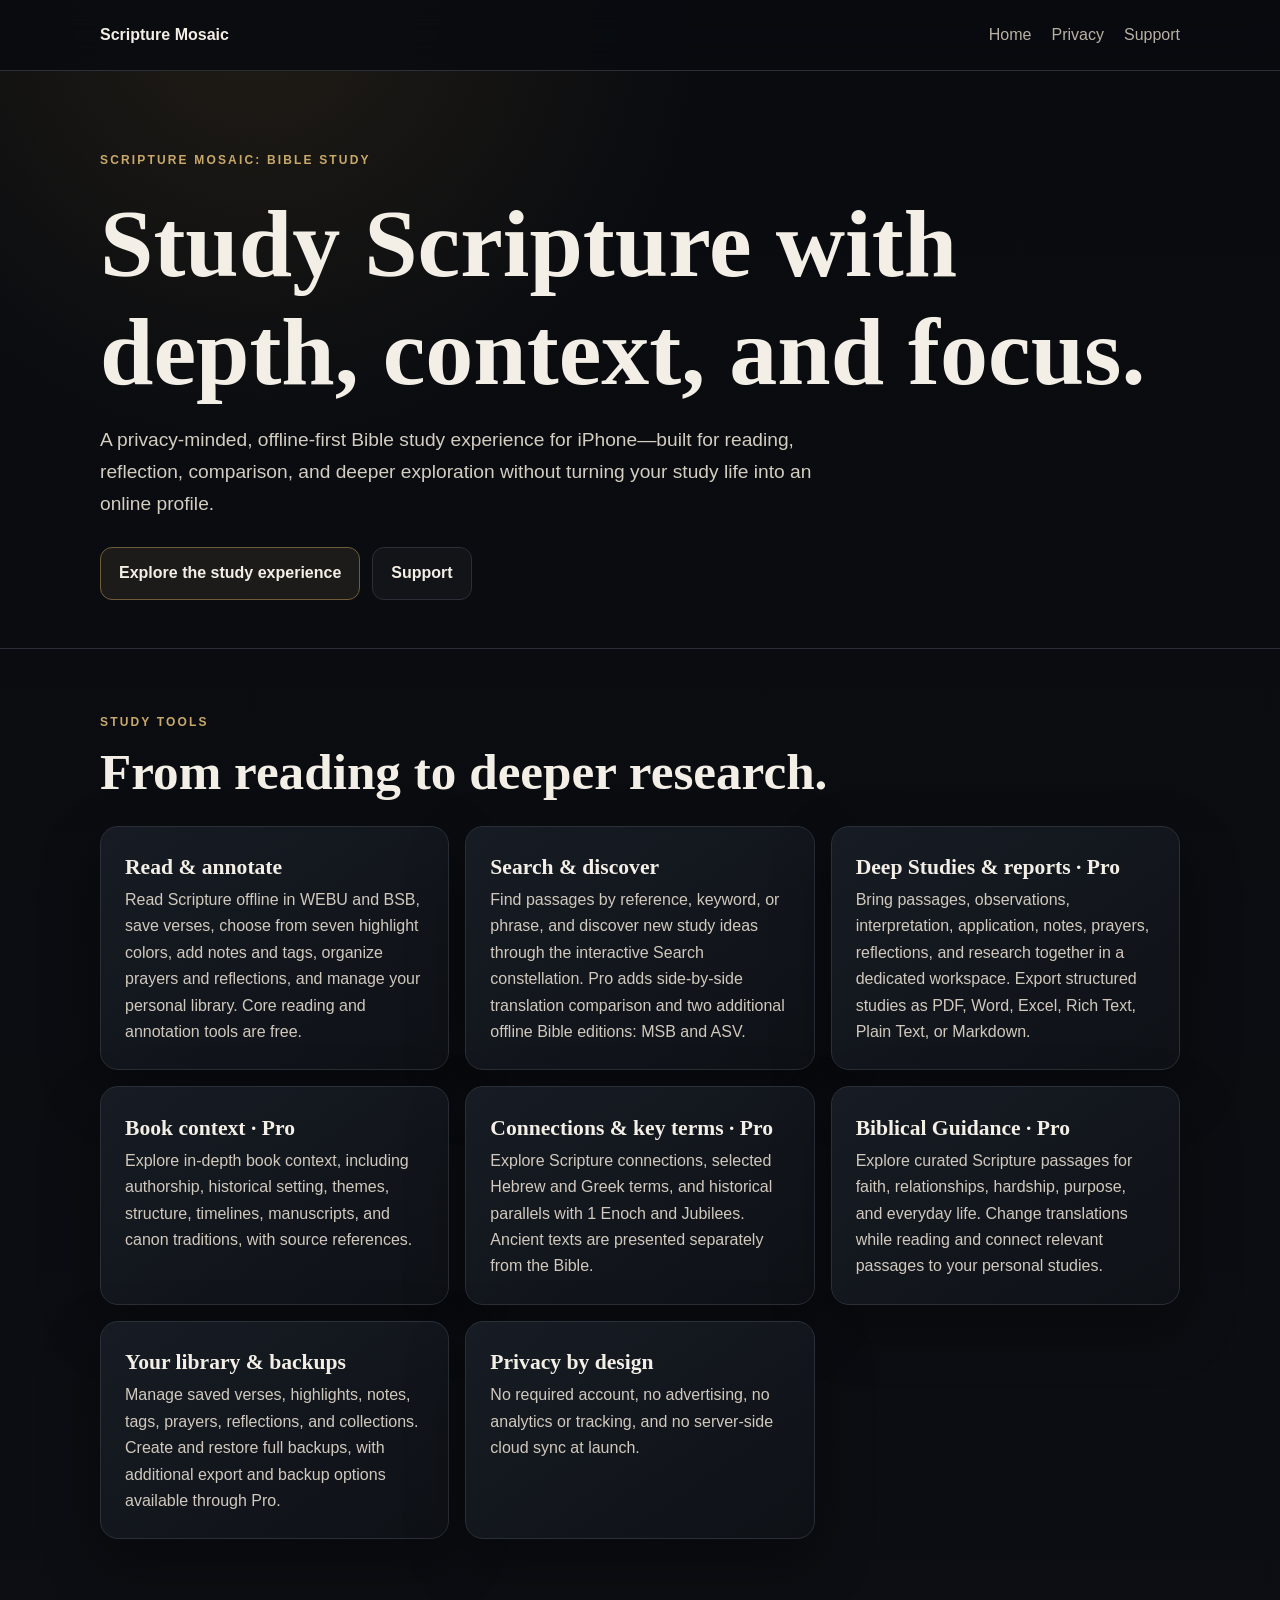
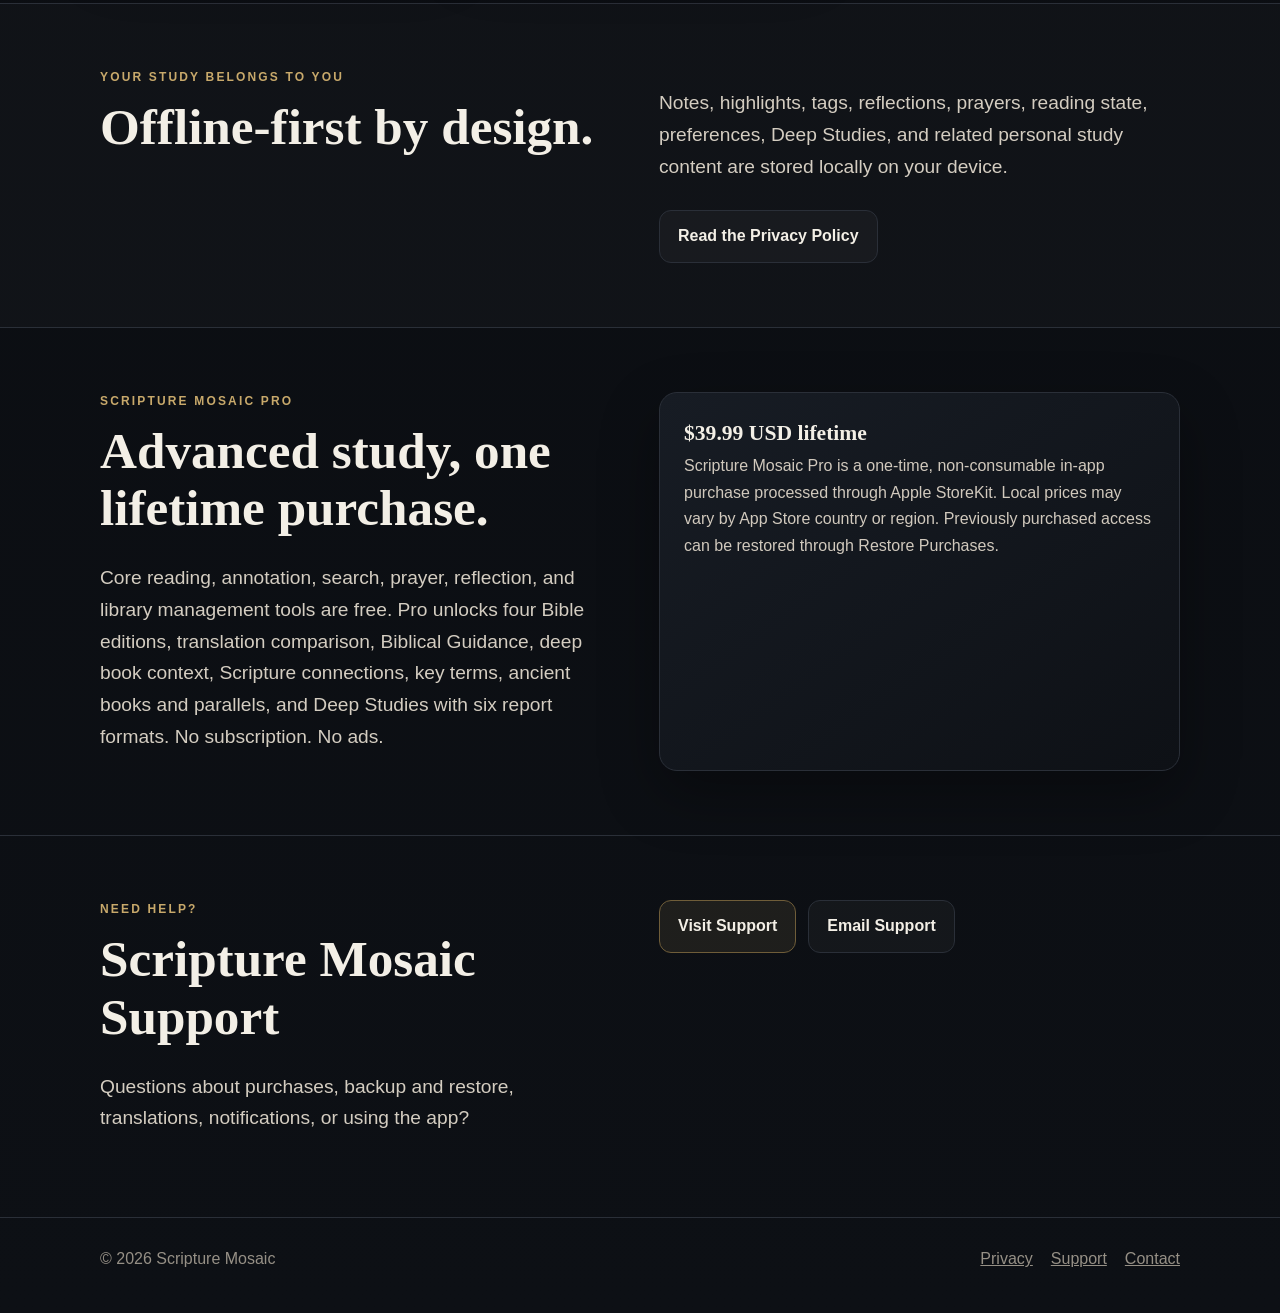
==== index.html @ b09cfe39 "Update website for Scripture Mosaic version 1.0" ====
<!doctype html><html lang="en"><head><meta charset="utf-8"><meta name="viewport" content="width=device-width,initial-scale=1"><meta name="description" content="Scripture Mosaic: Bible Study — an offline-first Bible study app for iPhone."><title>Scripture Mosaic: Bible Study</title><link rel="stylesheet" href="/styles.css"><link rel="canonical" href="https://scripturemosaicapp.com/"></head><body><header class="site-header"><nav class="wrap"><a class="brand" href="/">Scripture Mosaic</a><div class="links"><a href="/">Home</a><a href="/privacy/">Privacy</a><a href="/support/">Support</a></div></nav></header><main>
<section class="hero"><div class="wrap"><div class="eyebrow">Scripture Mosaic: Bible Study</div><h1>Study Scripture with depth, context, and focus.</h1><p class="lede">A privacy-minded, offline-first Bible study experience for iPhone—built for reading, reflection, comparison, and deeper exploration without turning your study life into an online profile.</p><div class="buttons"><a class="btn" href="#study">Explore the study experience</a><a class="btn alt" href="/support/">Support</a></div></div></section>
<section id="study" class="rule"><div class="wrap"><div class="eyebrow">Study tools</div><h2>From reading to deeper research.</h2><div class="grid">
<article class="card"><h3>Read & annotate</h3><p>Read Scripture offline in WEBU and BSB, save verses, choose from seven highlight colors, add notes and tags, organize prayers and reflections, and manage your personal library. Core reading and annotation tools are free.</p></article>
<article class="card"><h3>Search &amp; discover</h3><p>Find passages by reference, keyword, or phrase, and discover new study ideas through the interactive Search constellation. Pro adds side-by-side translation comparison and two additional offline Bible editions: MSB and ASV.</p></article>
<article class="card"><h3>Deep Studies &amp; reports · Pro</h3><p>Bring passages, observations, interpretation, application, notes, prayers, reflections, and research together in a dedicated workspace. Export structured studies as PDF, Word, Excel, Rich Text, Plain Text, or Markdown.</p></article>
<article class="card"><h3>Book context · Pro</h3><p>Explore in-depth book context, including authorship, historical setting, themes, structure, timelines, manuscripts, and canon traditions, with source references.</p></article>
<article class="card"><h3>Connections &amp; key terms · Pro</h3><p>Explore Scripture connections, selected Hebrew and Greek terms, and historical parallels with 1 Enoch and Jubilees. Ancient texts are presented separately from the Bible.</p></article>
<article class="card"><h3>Biblical Guidance · Pro</h3><p>Explore curated Scripture passages for faith, relationships, hardship, purpose, and everyday life. Change translations while reading and connect relevant passages to your personal studies.</p></article>
<article class="card"><h3>Your library &amp; backups</h3><p>Manage saved verses, highlights, notes, tags, prayers, reflections, and collections. Create and restore full backups, with additional export and backup options available through Pro.</p></article>
<article class="card"><h3>Privacy by design</h3><p>No required account, no advertising, no analytics or tracking, and no server-side cloud sync at launch.</p></article>
</div></div></section>
<section class="band"><div class="wrap two"><div><div class="eyebrow">Your study belongs to you</div><h2>Offline-first by design.</h2></div><div><p class="lede">Notes, highlights, tags, reflections, prayers, reading state, preferences, Deep Studies, and related personal study content are stored locally on your device.</p><div class="buttons"><a class="btn alt" href="/privacy/">Read the Privacy Policy</a></div></div></div></section>
<section><div class="wrap two"><div><div class="eyebrow">Scripture Mosaic Pro</div><h2>Advanced study, one lifetime purchase.</h2><p class="lede">Core reading, annotation, search, prayer, reflection, and library management tools are free. Pro unlocks four Bible editions, translation comparison, Biblical Guidance, deep book context, Scripture connections, key terms, ancient books and parallels, and Deep Studies with six report formats. No subscription. No ads.</p></div><div class="card"><h3>$39.99 USD lifetime</h3><p>Scripture Mosaic Pro is a one-time, non-consumable in-app purchase processed through Apple StoreKit. Local prices may vary by App Store country or region. Previously purchased access can be restored through Restore Purchases.</p></div></div></section>
<section class="rule"><div class="wrap two"><div><div class="eyebrow">Need help?</div><h2>Scripture Mosaic Support</h2><p class="lede">Questions about purchases, backup and restore, translations, notifications, or using the app?</p></div><div class="home-support-actions"><div class="buttons"><a class="btn" href="/support/">Visit Support</a><a class="btn alt" href="mailto:support@scripturemosaicapp.com">Email Support</a></div></div></div></section>
</main><footer><div class="wrap foot"><div>© 2026 Scripture Mosaic</div><div class="footlinks"><a href="/privacy/">Privacy</a><a href="/support/">Support</a><a href="mailto:support@scripturemosaicapp.com">Contact</a></div></div></footer></body></html>
---- styles.css ----
:root{--bg:#090b0f;--panel:#141922;--text:#f3efe6;--muted:#b9b1a4;--line:#2a2f38;--gold:#c8a96b;--max:1080px}
*{box-sizing:border-box}html{scroll-behavior:smooth}body{margin:0;background:radial-gradient(circle at 20% 0,#211d16 0,transparent 28rem),linear-gradient(#090b0f,#0d1015);color:var(--text);font:16px/1.65 -apple-system,BlinkMacSystemFont,"Segoe UI",sans-serif;min-height:100vh}a{color:inherit}.wrap{width:min(var(--max),calc(100% - 40px));margin:auto}.site-header{position:sticky;top:0;z-index:5;background:#090b0fdd;backdrop-filter:blur(16px);border-bottom:1px solid var(--line)}nav{min-height:70px;display:flex;align-items:center;justify-content:space-between;gap:20px}.brand{font-weight:800;text-decoration:none}.links{display:flex;gap:20px}.links a{color:var(--muted);text-decoration:none}.hero,.page-head{padding:80px 0 48px}.eyebrow{color:var(--gold);text-transform:uppercase;letter-spacing:.18em;font-size:.75rem;font-weight:800}h1,h2,h3{font-family:Georgia,serif;line-height:1.12}h1{font-size:clamp(3rem,8vw,6rem);margin:.2em 0}.page-head h1{font-size:clamp(2.8rem,7vw,5rem)}h2{font-size:clamp(2rem,4vw,3.4rem);margin:.2em 0 .5em}h3{font-size:1.35rem;margin:.2em 0}.lede{max-width:760px;font-size:1.2rem;color:#d4cdc1}.buttons{display:flex;flex-wrap:wrap;gap:12px;margin-top:28px}.btn{padding:12px 18px;border:1px solid #6f5d39;border-radius:12px;background:#c8a96b18;text-decoration:none;font-weight:750}.btn.alt{border-color:var(--line);background:#ffffff08}.grid{display:grid;grid-template-columns:repeat(3,1fr);gap:16px}.card{padding:24px;border:1px solid var(--line);border-radius:18px;background:linear-gradient(145deg,#171c24,#0e1116);box-shadow:0 22px 60px #0005}.card p,.prose p,.prose li{color:#d1c9bd}.card p{margin:.5em 0 0}section{padding:64px 0}.rule{border-top:1px solid var(--line)}.band{border-block:1px solid var(--line);background:#ffffff05}.two{display:grid;grid-template-columns:1fr 1fr;gap:38px}.prose{max-width:820px;padding-bottom:80px}.prose h2{font-size:1.9rem;margin-top:2em}.notice{padding:18px;border:1px solid #6f5d39;border-radius:14px;background:#c8a96b10}.email{color:#f0d49b}.support{display:grid;grid-template-columns:1fr 1fr;gap:16px}.support .card{padding:24px}footer{border-top:1px solid var(--line);padding:28px 0 40px;color:#969086}.foot{display:flex;justify-content:space-between;gap:20px;flex-wrap:wrap}.footlinks{display:flex;gap:18px}@media(max-width:760px){.grid,.two,.support{grid-template-columns:1fr}.links{gap:12px}.hero,.page-head{padding-top:58px}.wrap{width:calc(100% - 28px)}}@media(prefers-reduced-motion:reduce){html{scroll-behavior:auto}}

/* Home support actions */
.home-support-actions{
  align-self:start;
}
.home-support-actions .buttons{
  margin-top:0;
}
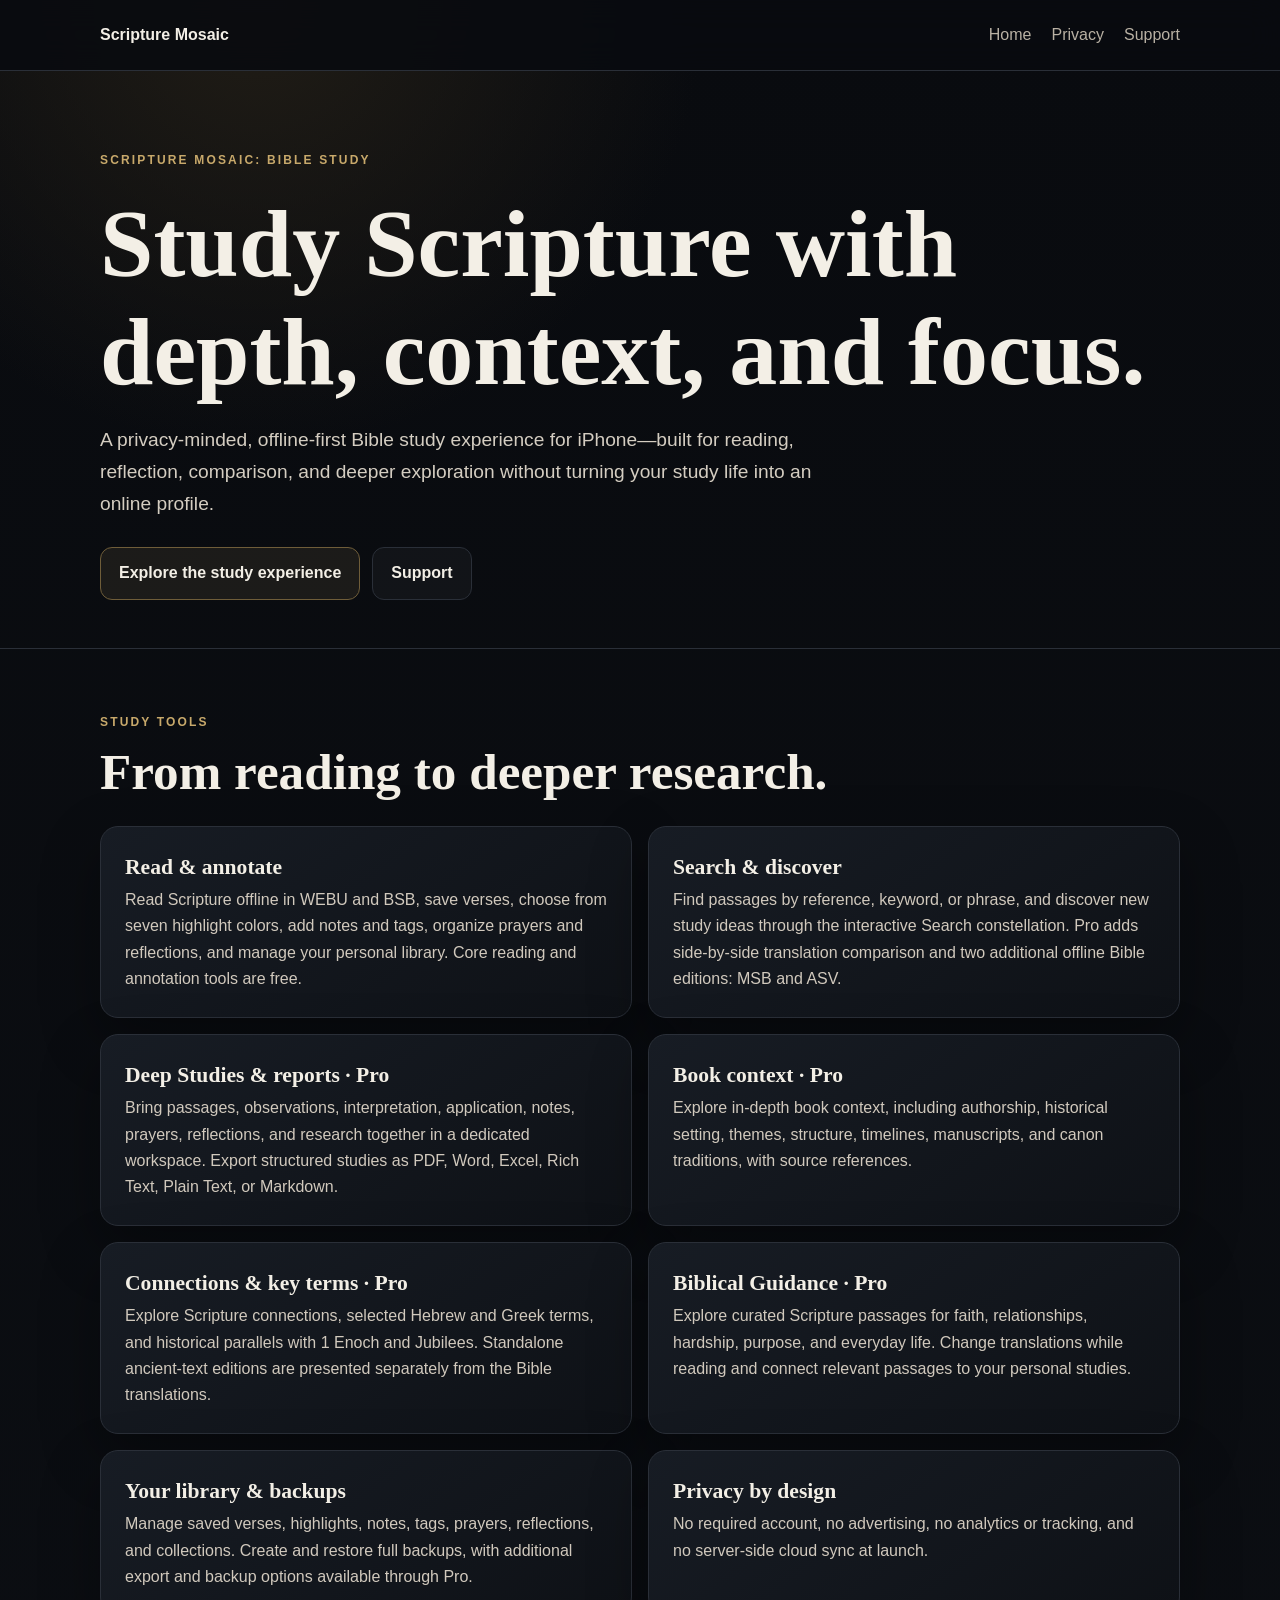
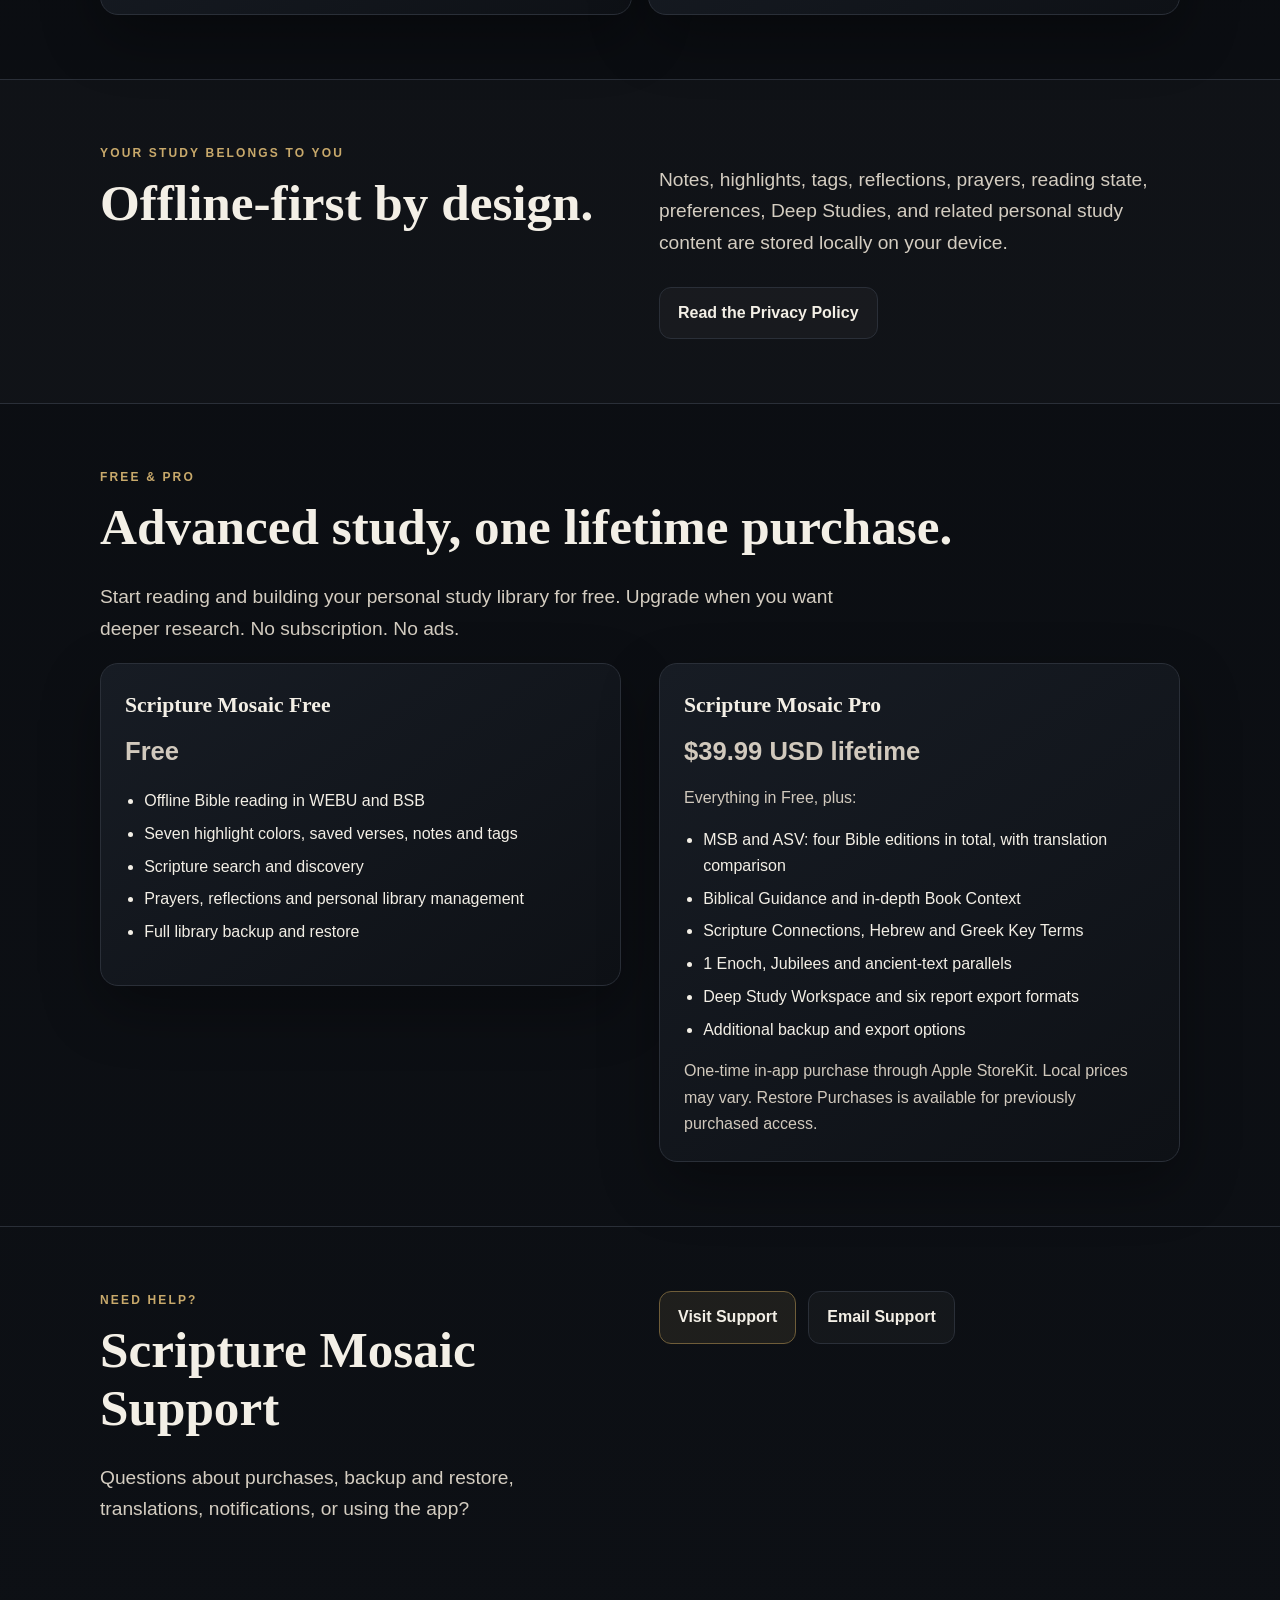
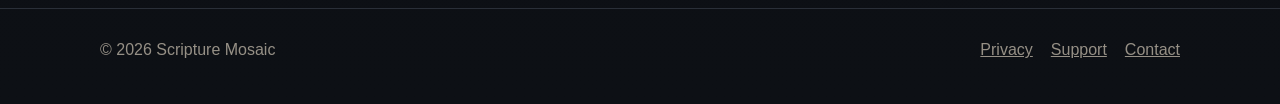
==== commit 7525a41e: "Polish website for App Store launch" ====
--- a/index.html
+++ b/index.html
@@ -1,16 +1,23 @@
-<!doctype html><html lang="en"><head><meta charset="utf-8"><meta name="viewport" content="width=device-width,initial-scale=1"><meta name="description" content="Scripture Mosaic: Bible Study — an offline-first Bible study app for iPhone."><title>Scripture Mosaic: Bible Study</title><link rel="stylesheet" href="/styles.css"><link rel="canonical" href="https://scripturemosaicapp.com/"></head><body><header class="site-header"><nav class="wrap"><a class="brand" href="/">Scripture Mosaic</a><div class="links"><a href="/">Home</a><a href="/privacy/">Privacy</a><a href="/support/">Support</a></div></nav></header><main>
+<!doctype html><html lang="en"><head><meta charset="utf-8"><meta name="viewport" content="width=device-width,initial-scale=1"><meta name="description" content="Explore Scripture offline on iPhone with Bible translations, seven highlight colors, notes, prayers and advanced Bible study tools. No ads or subscriptions."><title>Scripture Mosaic: Bible Study for iPhone</title><meta property="og:type" content="website"><meta property="og:title" content="Scripture Mosaic: Bible Study for iPhone"><meta property="og:description" content="Study Scripture with depth, context, and focus. Offline reading, personal study tools, and an optional lifetime Pro upgrade."><meta property="og:url" content="https://scripturemosaicapp.com/"><meta name="twitter:card" content="summary"><link rel="stylesheet" href="/styles.css"><link rel="canonical" href="https://scripturemosaicapp.com/"><style>
+#study .grid{grid-template-columns:repeat(2,minmax(0,1fr));}
+#plans .two{align-items:start;}
+#plans .plan-list{padding-inline-start:1.2em;margin:1em 0;line-height:1.6;}
+#plans .plan-list li+li{margin-top:.45em;}
+#plans .plan-price{font-size:1.6rem;margin-bottom:.5em;}
+@media(max-width:620px){#study .grid,#plans .two{grid-template-columns:minmax(0,1fr);}}
+</style></head><body><header class="site-header"><nav class="wrap"><a class="brand" href="/">Scripture Mosaic</a><div class="links"><a href="/">Home</a><a href="/privacy/">Privacy</a><a href="/support/">Support</a></div></nav></header><main>
 <section class="hero"><div class="wrap"><div class="eyebrow">Scripture Mosaic: Bible Study</div><h1>Study Scripture with depth, context, and focus.</h1><p class="lede">A privacy-minded, offline-first Bible study experience for iPhone—built for reading, reflection, comparison, and deeper exploration without turning your study life into an online profile.</p><div class="buttons"><a class="btn" href="#study">Explore the study experience</a><a class="btn alt" href="/support/">Support</a></div></div></section>
 <section id="study" class="rule"><div class="wrap"><div class="eyebrow">Study tools</div><h2>From reading to deeper research.</h2><div class="grid">
 <article class="card"><h3>Read & annotate</h3><p>Read Scripture offline in WEBU and BSB, save verses, choose from seven highlight colors, add notes and tags, organize prayers and reflections, and manage your personal library. Core reading and annotation tools are free.</p></article>
 <article class="card"><h3>Search &amp; discover</h3><p>Find passages by reference, keyword, or phrase, and discover new study ideas through the interactive Search constellation. Pro adds side-by-side translation comparison and two additional offline Bible editions: MSB and ASV.</p></article>
 <article class="card"><h3>Deep Studies &amp; reports · Pro</h3><p>Bring passages, observations, interpretation, application, notes, prayers, reflections, and research together in a dedicated workspace. Export structured studies as PDF, Word, Excel, Rich Text, Plain Text, or Markdown.</p></article>
 <article class="card"><h3>Book context · Pro</h3><p>Explore in-depth book context, including authorship, historical setting, themes, structure, timelines, manuscripts, and canon traditions, with source references.</p></article>
-<article class="card"><h3>Connections &amp; key terms · Pro</h3><p>Explore Scripture connections, selected Hebrew and Greek terms, and historical parallels with 1 Enoch and Jubilees. Ancient texts are presented separately from the Bible.</p></article>
+<article class="card"><h3>Connections &amp; key terms · Pro</h3><p>Explore Scripture connections, selected Hebrew and Greek terms, and historical parallels with 1 Enoch and Jubilees. Standalone ancient-text editions are presented separately from the Bible translations.</p></article>
 <article class="card"><h3>Biblical Guidance · Pro</h3><p>Explore curated Scripture passages for faith, relationships, hardship, purpose, and everyday life. Change translations while reading and connect relevant passages to your personal studies.</p></article>
 <article class="card"><h3>Your library &amp; backups</h3><p>Manage saved verses, highlights, notes, tags, prayers, reflections, and collections. Create and restore full backups, with additional export and backup options available through Pro.</p></article>
 <article class="card"><h3>Privacy by design</h3><p>No required account, no advertising, no analytics or tracking, and no server-side cloud sync at launch.</p></article>
 </div></div></section>
 <section class="band"><div class="wrap two"><div><div class="eyebrow">Your study belongs to you</div><h2>Offline-first by design.</h2></div><div><p class="lede">Notes, highlights, tags, reflections, prayers, reading state, preferences, Deep Studies, and related personal study content are stored locally on your device.</p><div class="buttons"><a class="btn alt" href="/privacy/">Read the Privacy Policy</a></div></div></div></section>
-<section><div class="wrap two"><div><div class="eyebrow">Scripture Mosaic Pro</div><h2>Advanced study, one lifetime purchase.</h2><p class="lede">Core reading, annotation, search, prayer, reflection, and library management tools are free. Pro unlocks four Bible editions, translation comparison, Biblical Guidance, deep book context, Scripture connections, key terms, ancient books and parallels, and Deep Studies with six report formats. No subscription. No ads.</p></div><div class="card"><h3>$39.99 USD lifetime</h3><p>Scripture Mosaic Pro is a one-time, non-consumable in-app purchase processed through Apple StoreKit. Local prices may vary by App Store country or region. Previously purchased access can be restored through Restore Purchases.</p></div></div></section>
+<section id="plans" aria-labelledby="plans-title"><div class="wrap"><div class="eyebrow">Free &amp; Pro</div><h2 id="plans-title">Advanced study, one lifetime purchase.</h2><p class="lede">Start reading and building your personal study library for free. Upgrade when you want deeper research. No subscription. No ads.</p><div class="two"><article class="card"><h3>Scripture Mosaic Free</h3><p class="plan-price"><strong>Free</strong></p><ul class="plan-list"><li>Offline Bible reading in WEBU and BSB</li><li>Seven highlight colors, saved verses, notes and tags</li><li>Scripture search and discovery</li><li>Prayers, reflections and personal library management</li><li>Full library backup and restore</li></ul></article><article class="card"><h3>Scripture Mosaic Pro</h3><p class="plan-price"><strong>$39.99 USD lifetime</strong></p><p>Everything in Free, plus:</p><ul class="plan-list"><li>MSB and ASV: four Bible editions in total, with translation comparison</li><li>Biblical Guidance and in-depth Book Context</li><li>Scripture Connections, Hebrew and Greek Key Terms</li><li>1 Enoch, Jubilees and ancient-text parallels</li><li>Deep Study Workspace and six report export formats</li><li>Additional backup and export options</li></ul><p>One-time in-app purchase through Apple StoreKit. Local prices may vary. Restore Purchases is available for previously purchased access.</p></article></div></div></section>
 <section class="rule"><div class="wrap two"><div><div class="eyebrow">Need help?</div><h2>Scripture Mosaic Support</h2><p class="lede">Questions about purchases, backup and restore, translations, notifications, or using the app?</p></div><div class="home-support-actions"><div class="buttons"><a class="btn" href="/support/">Visit Support</a><a class="btn alt" href="mailto:support@scripturemosaicapp.com">Email Support</a></div></div></div></section>
 </main><footer><div class="wrap foot"><div>© 2026 Scripture Mosaic</div><div class="footlinks"><a href="/privacy/">Privacy</a><a href="/support/">Support</a><a href="mailto:support@scripturemosaicapp.com">Contact</a></div></div></footer></body></html>
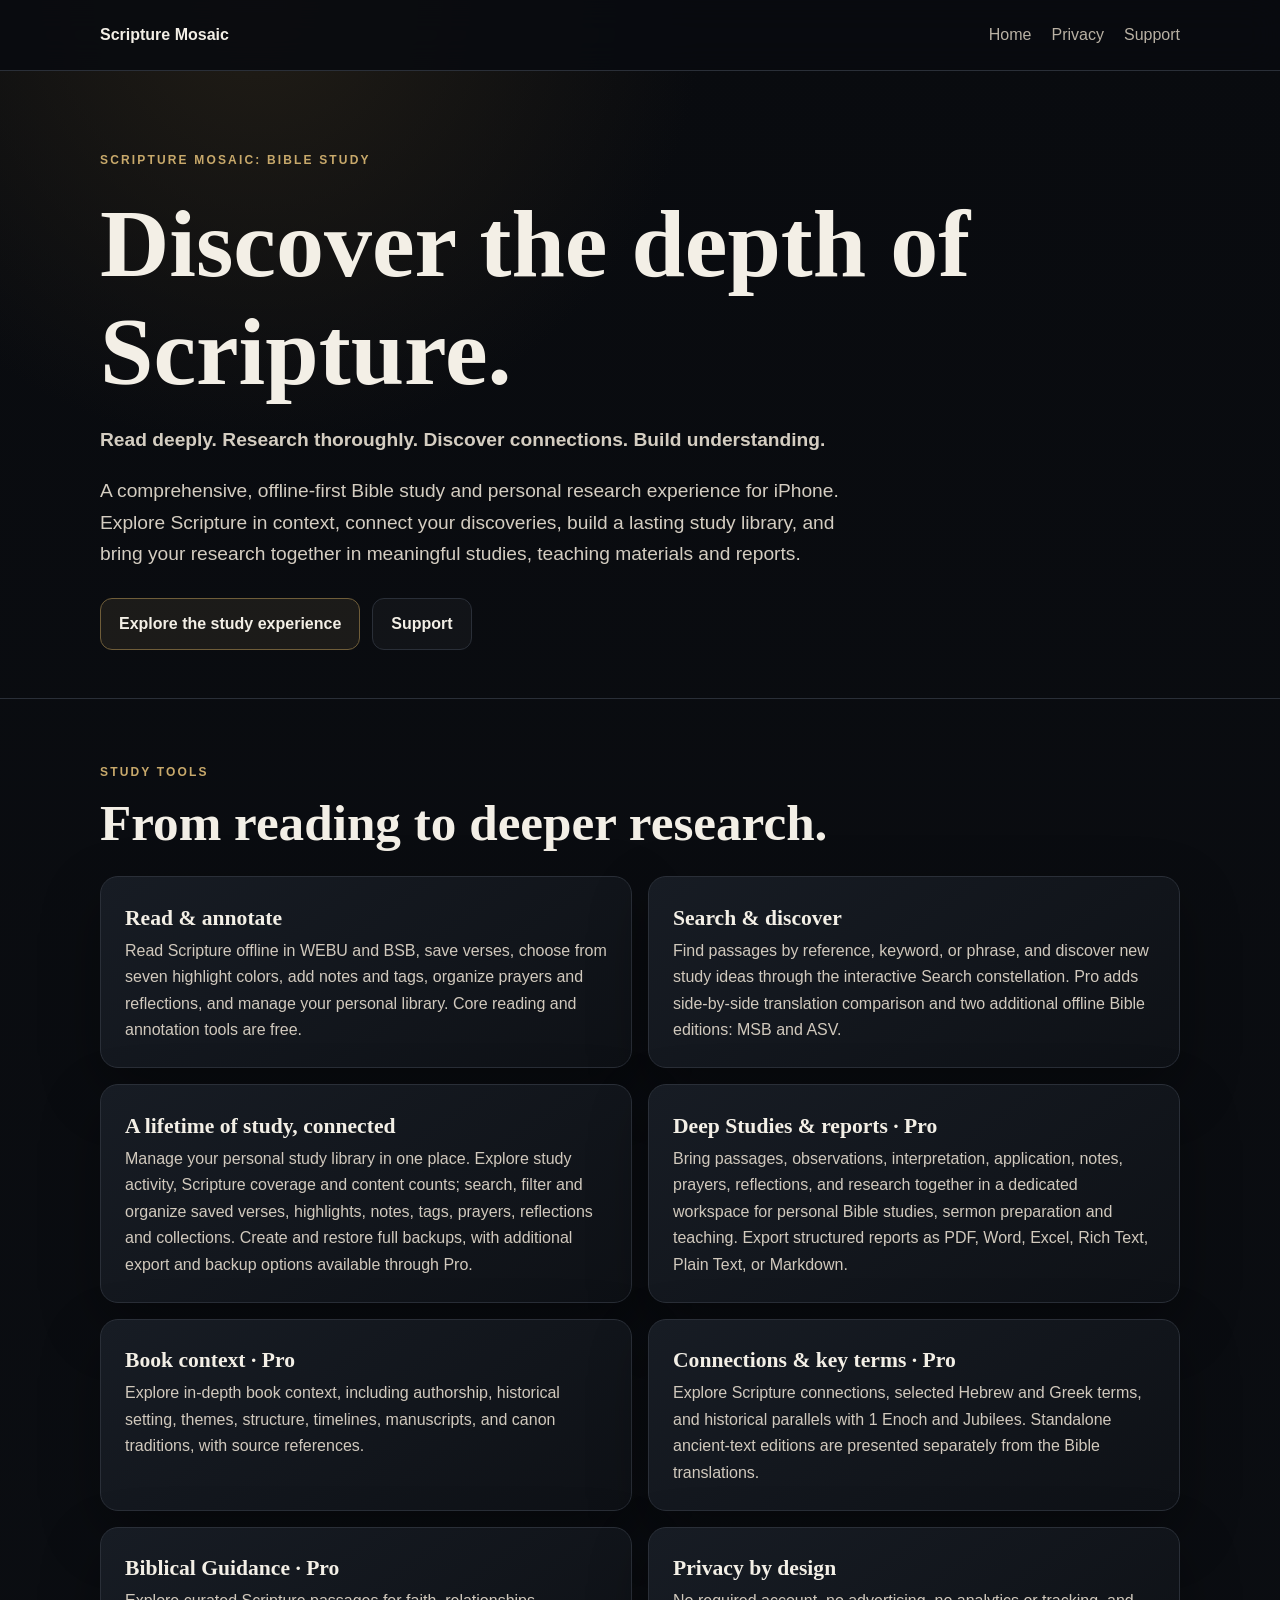
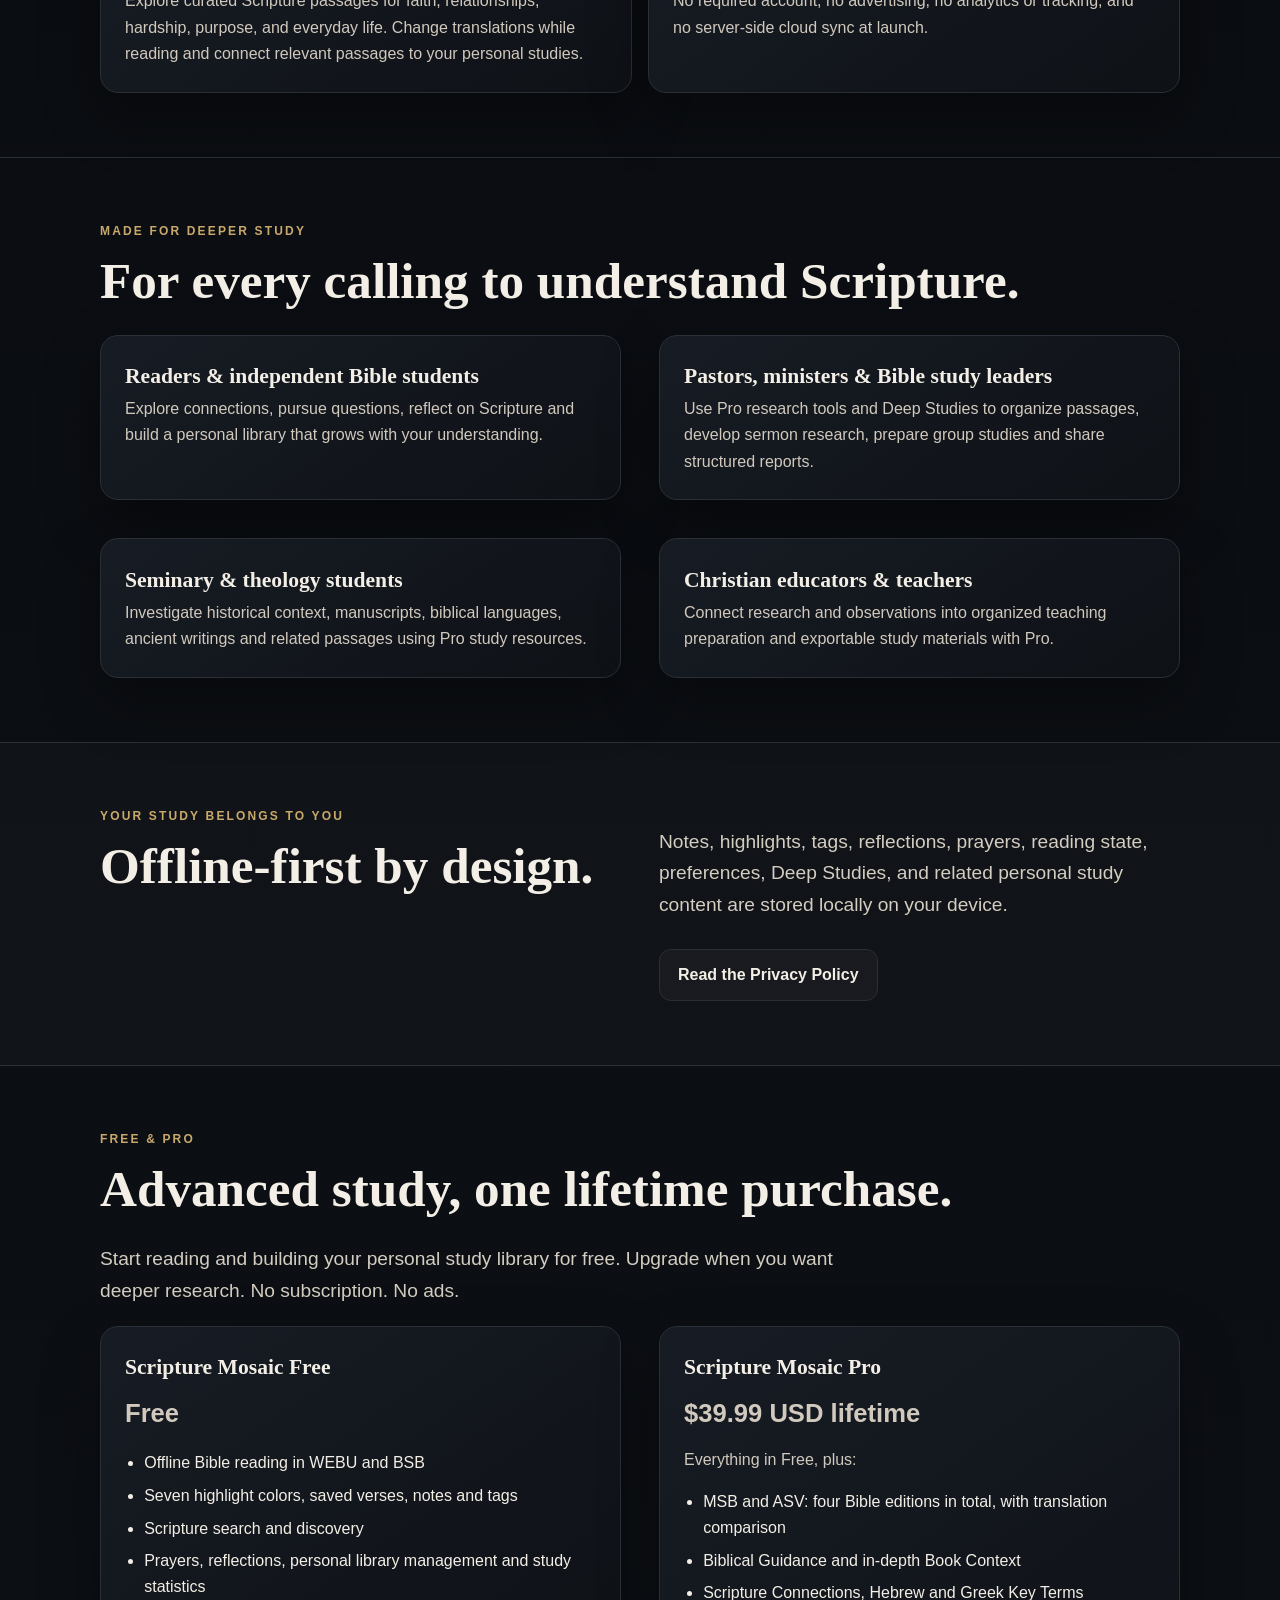
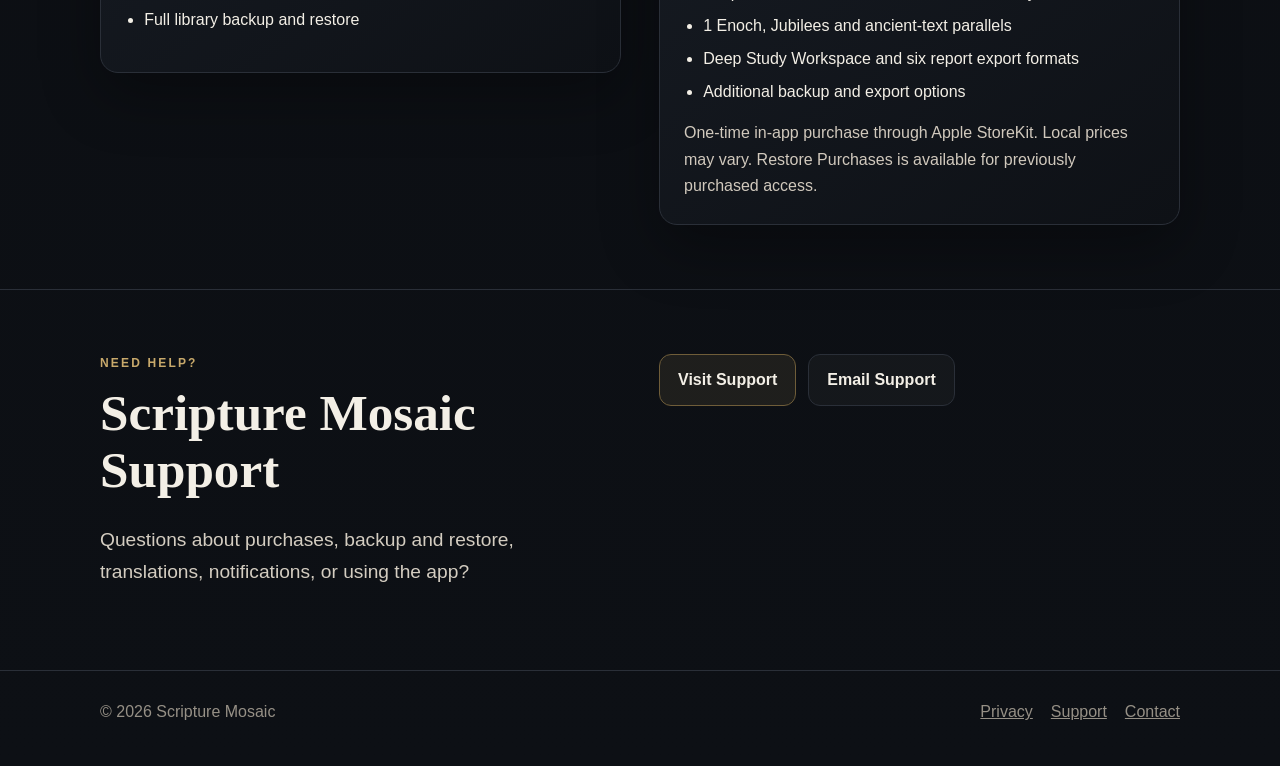
==== commit 0b106817: "Align website with Scripture Mosaic brand and marketing strategy" ====
--- a/index.html
+++ b/index.html
@@ -1,4 +1,4 @@
-<!doctype html><html lang="en"><head><meta charset="utf-8"><meta name="viewport" content="width=device-width,initial-scale=1"><meta name="description" content="Explore Scripture offline on iPhone with Bible translations, seven highlight colors, notes, prayers and advanced Bible study tools. No ads or subscriptions."><title>Scripture Mosaic: Bible Study for iPhone</title><meta property="og:type" content="website"><meta property="og:title" content="Scripture Mosaic: Bible Study for iPhone"><meta property="og:description" content="Study Scripture with depth, context, and focus. Offline reading, personal study tools, and an optional lifetime Pro upgrade."><meta property="og:url" content="https://scripturemosaicapp.com/"><meta name="twitter:card" content="summary"><link rel="stylesheet" href="/styles.css"><link rel="canonical" href="https://scripturemosaicapp.com/"><style>
+<!doctype html><html lang="en"><head><meta charset="utf-8"><meta name="viewport" content="width=device-width,initial-scale=1"><meta name="description" content="Discover biblical connections, research historical context, build a personal study library and prepare Bible studies and sermons on iPhone."><title>Scripture Mosaic: Bible Study for iPhone</title><meta property="og:type" content="website"><meta property="og:title" content="Scripture Mosaic: Bible Study for iPhone"><meta property="og:description" content="Discover the depth of Scripture. Offline Bible study, connected research, personal library management and comprehensive study reports."><meta property="og:url" content="https://scripturemosaicapp.com/"><meta name="twitter:card" content="summary"><link rel="stylesheet" href="/styles.css"><link rel="canonical" href="https://scripturemosaicapp.com/"><style>
 #study .grid{grid-template-columns:repeat(2,minmax(0,1fr));}
 #plans .two{align-items:start;}
 #plans .plan-list{padding-inline-start:1.2em;margin:1em 0;line-height:1.6;}
@@ -6,18 +6,20 @@
 #plans .plan-price{font-size:1.6rem;margin-bottom:.5em;}
 @media(max-width:620px){#study .grid,#plans .two{grid-template-columns:minmax(0,1fr);}}
 </style></head><body><header class="site-header"><nav class="wrap"><a class="brand" href="/">Scripture Mosaic</a><div class="links"><a href="/">Home</a><a href="/privacy/">Privacy</a><a href="/support/">Support</a></div></nav></header><main>
-<section class="hero"><div class="wrap"><div class="eyebrow">Scripture Mosaic: Bible Study</div><h1>Study Scripture with depth, context, and focus.</h1><p class="lede">A privacy-minded, offline-first Bible study experience for iPhone—built for reading, reflection, comparison, and deeper exploration without turning your study life into an online profile.</p><div class="buttons"><a class="btn" href="#study">Explore the study experience</a><a class="btn alt" href="/support/">Support</a></div></div></section>
+<section class="hero"><div class="wrap"><div class="eyebrow">Scripture Mosaic: Bible Study</div><h1>Discover the depth of Scripture.</h1><p class="lede"><strong>Read deeply. Research thoroughly. Discover connections. Build understanding.</strong></p><p class="lede">A comprehensive, offline-first Bible study and personal research experience for iPhone. Explore Scripture in context, connect your discoveries, build a lasting study library, and bring your research together in meaningful studies, teaching materials and reports.</p><div class="buttons"><a class="btn" href="#study">Explore the study experience</a><a class="btn alt" href="/support/">Support</a></div></div></section>
 <section id="study" class="rule"><div class="wrap"><div class="eyebrow">Study tools</div><h2>From reading to deeper research.</h2><div class="grid">
 <article class="card"><h3>Read & annotate</h3><p>Read Scripture offline in WEBU and BSB, save verses, choose from seven highlight colors, add notes and tags, organize prayers and reflections, and manage your personal library. Core reading and annotation tools are free.</p></article>
 <article class="card"><h3>Search &amp; discover</h3><p>Find passages by reference, keyword, or phrase, and discover new study ideas through the interactive Search constellation. Pro adds side-by-side translation comparison and two additional offline Bible editions: MSB and ASV.</p></article>
-<article class="card"><h3>Deep Studies &amp; reports · Pro</h3><p>Bring passages, observations, interpretation, application, notes, prayers, reflections, and research together in a dedicated workspace. Export structured studies as PDF, Word, Excel, Rich Text, Plain Text, or Markdown.</p></article>
+<article class="card"><h3>A lifetime of study, connected</h3><p>Manage your personal study library in one place. Explore study activity, Scripture coverage and content counts; search, filter and organize saved verses, highlights, notes, tags, prayers, reflections and collections. Create and restore full backups, with additional export and backup options available through Pro.</p></article>
+<article class="card"><h3>Deep Studies &amp; reports · Pro</h3><p>Bring passages, observations, interpretation, application, notes, prayers, reflections, and research together in a dedicated workspace for personal Bible studies, sermon preparation and teaching. Export structured reports as PDF, Word, Excel, Rich Text, Plain Text, or Markdown.</p></article>
 <article class="card"><h3>Book context · Pro</h3><p>Explore in-depth book context, including authorship, historical setting, themes, structure, timelines, manuscripts, and canon traditions, with source references.</p></article>
 <article class="card"><h3>Connections &amp; key terms · Pro</h3><p>Explore Scripture connections, selected Hebrew and Greek terms, and historical parallels with 1 Enoch and Jubilees. Standalone ancient-text editions are presented separately from the Bible translations.</p></article>
 <article class="card"><h3>Biblical Guidance · Pro</h3><p>Explore curated Scripture passages for faith, relationships, hardship, purpose, and everyday life. Change translations while reading and connect relevant passages to your personal studies.</p></article>
-<article class="card"><h3>Your library &amp; backups</h3><p>Manage saved verses, highlights, notes, tags, prayers, reflections, and collections. Create and restore full backups, with additional export and backup options available through Pro.</p></article>
+
 <article class="card"><h3>Privacy by design</h3><p>No required account, no advertising, no analytics or tracking, and no server-side cloud sync at launch.</p></article>
 </div></div></section>
+<section class="rule" aria-labelledby="audience-title"><div class="wrap"><div class="eyebrow">Made for deeper study</div><h2 id="audience-title">For every calling to understand Scripture.</h2><div class="two"><article class="card"><h3>Readers &amp; independent Bible students</h3><p>Explore connections, pursue questions, reflect on Scripture and build a personal library that grows with your understanding.</p></article><article class="card"><h3>Pastors, ministers &amp; Bible study leaders</h3><p>Use Pro research tools and Deep Studies to organize passages, develop sermon research, prepare group studies and share structured reports.</p></article><article class="card"><h3>Seminary &amp; theology students</h3><p>Investigate historical context, manuscripts, biblical languages, ancient writings and related passages using Pro study resources.</p></article><article class="card"><h3>Christian educators &amp; teachers</h3><p>Connect research and observations into organized teaching preparation and exportable study materials with Pro.</p></article></div></div></section>
 <section class="band"><div class="wrap two"><div><div class="eyebrow">Your study belongs to you</div><h2>Offline-first by design.</h2></div><div><p class="lede">Notes, highlights, tags, reflections, prayers, reading state, preferences, Deep Studies, and related personal study content are stored locally on your device.</p><div class="buttons"><a class="btn alt" href="/privacy/">Read the Privacy Policy</a></div></div></div></section>
-<section id="plans" aria-labelledby="plans-title"><div class="wrap"><div class="eyebrow">Free &amp; Pro</div><h2 id="plans-title">Advanced study, one lifetime purchase.</h2><p class="lede">Start reading and building your personal study library for free. Upgrade when you want deeper research. No subscription. No ads.</p><div class="two"><article class="card"><h3>Scripture Mosaic Free</h3><p class="plan-price"><strong>Free</strong></p><ul class="plan-list"><li>Offline Bible reading in WEBU and BSB</li><li>Seven highlight colors, saved verses, notes and tags</li><li>Scripture search and discovery</li><li>Prayers, reflections and personal library management</li><li>Full library backup and restore</li></ul></article><article class="card"><h3>Scripture Mosaic Pro</h3><p class="plan-price"><strong>$39.99 USD lifetime</strong></p><p>Everything in Free, plus:</p><ul class="plan-list"><li>MSB and ASV: four Bible editions in total, with translation comparison</li><li>Biblical Guidance and in-depth Book Context</li><li>Scripture Connections, Hebrew and Greek Key Terms</li><li>1 Enoch, Jubilees and ancient-text parallels</li><li>Deep Study Workspace and six report export formats</li><li>Additional backup and export options</li></ul><p>One-time in-app purchase through Apple StoreKit. Local prices may vary. Restore Purchases is available for previously purchased access.</p></article></div></div></section>
+<section id="plans" aria-labelledby="plans-title"><div class="wrap"><div class="eyebrow">Free &amp; Pro</div><h2 id="plans-title">Advanced study, one lifetime purchase.</h2><p class="lede">Start reading and building your personal study library for free. Upgrade when you want deeper research. No subscription. No ads.</p><div class="two"><article class="card"><h3>Scripture Mosaic Free</h3><p class="plan-price"><strong>Free</strong></p><ul class="plan-list"><li>Offline Bible reading in WEBU and BSB</li><li>Seven highlight colors, saved verses, notes and tags</li><li>Scripture search and discovery</li><li>Prayers, reflections, personal library management and study statistics</li><li>Full library backup and restore</li></ul></article><article class="card"><h3>Scripture Mosaic Pro</h3><p class="plan-price"><strong>$39.99 USD lifetime</strong></p><p>Everything in Free, plus:</p><ul class="plan-list"><li>MSB and ASV: four Bible editions in total, with translation comparison</li><li>Biblical Guidance and in-depth Book Context</li><li>Scripture Connections, Hebrew and Greek Key Terms</li><li>1 Enoch, Jubilees and ancient-text parallels</li><li>Deep Study Workspace and six report export formats</li><li>Additional backup and export options</li></ul><p>One-time in-app purchase through Apple StoreKit. Local prices may vary. Restore Purchases is available for previously purchased access.</p></article></div></div></section>
 <section class="rule"><div class="wrap two"><div><div class="eyebrow">Need help?</div><h2>Scripture Mosaic Support</h2><p class="lede">Questions about purchases, backup and restore, translations, notifications, or using the app?</p></div><div class="home-support-actions"><div class="buttons"><a class="btn" href="/support/">Visit Support</a><a class="btn alt" href="mailto:support@scripturemosaicapp.com">Email Support</a></div></div></div></section>
 </main><footer><div class="wrap foot"><div>© 2026 Scripture Mosaic</div><div class="footlinks"><a href="/privacy/">Privacy</a><a href="/support/">Support</a><a href="mailto:support@scripturemosaicapp.com">Contact</a></div></div></footer></body></html>
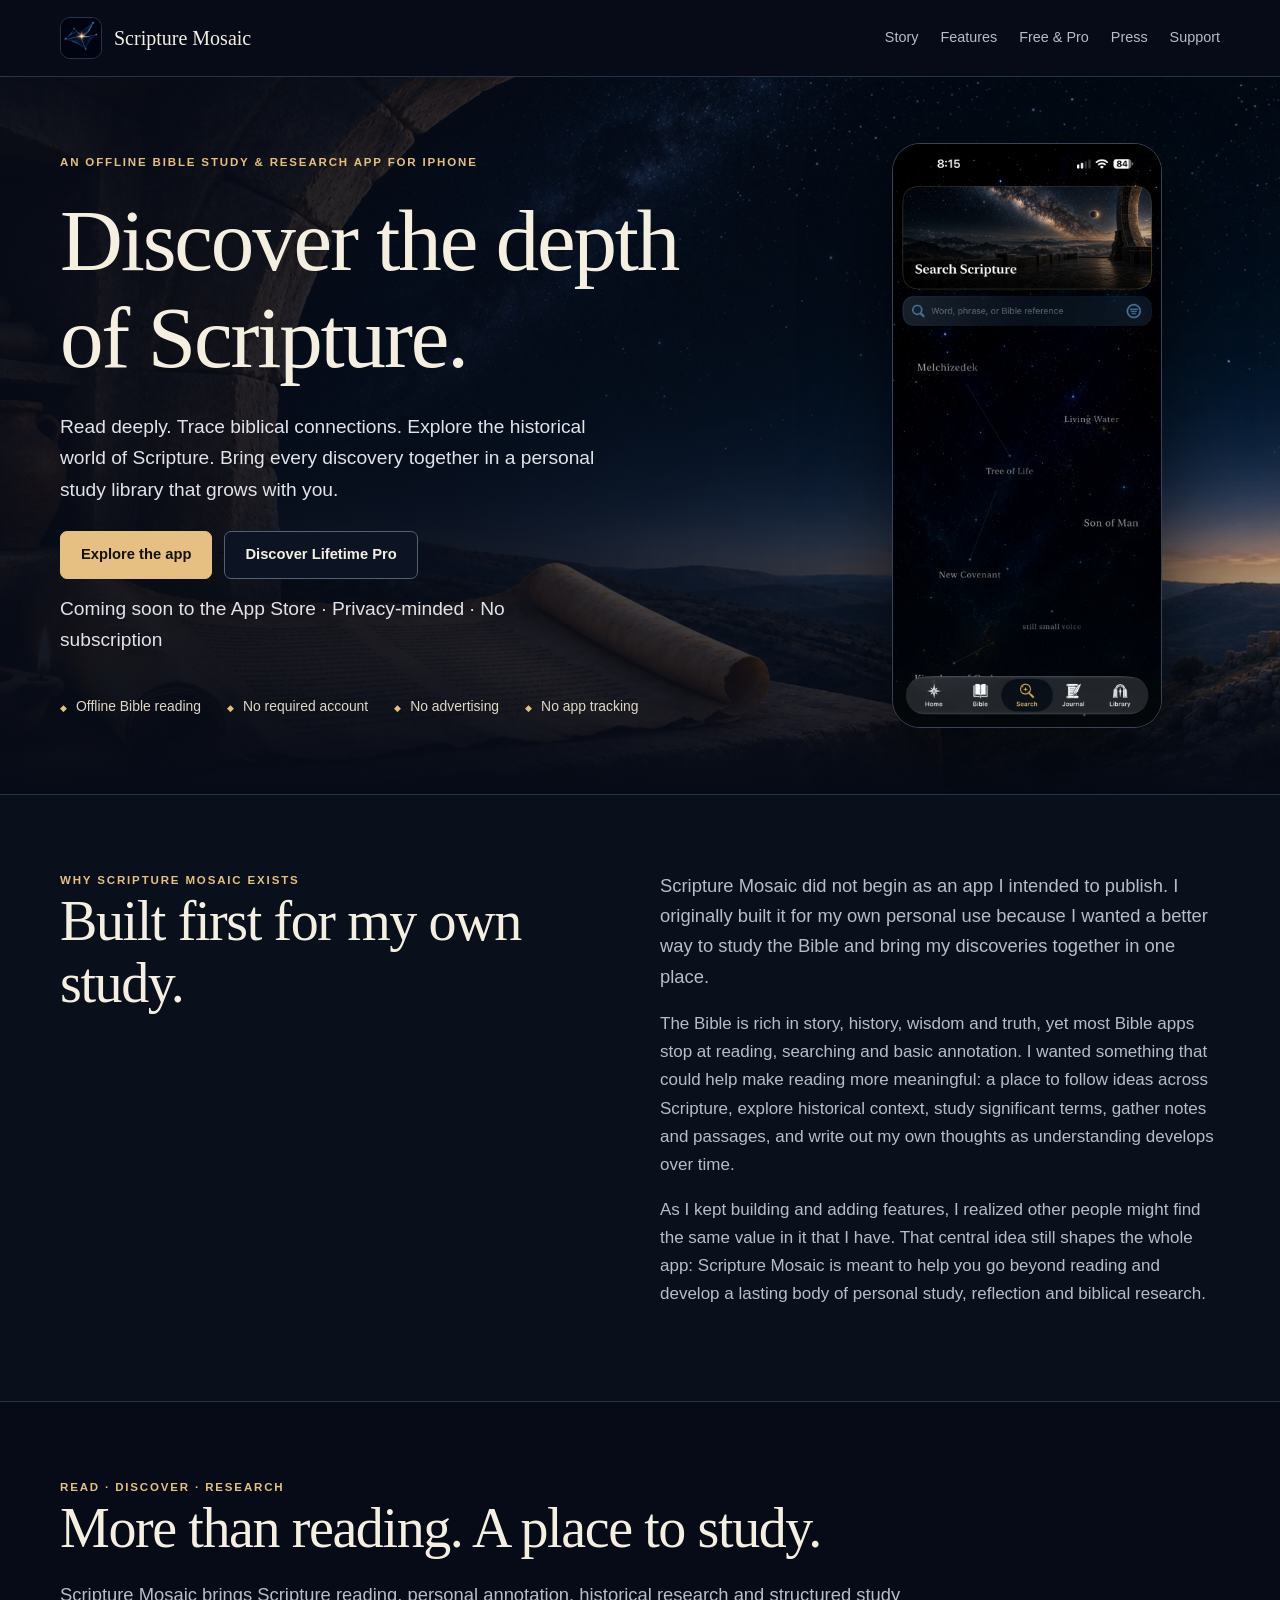
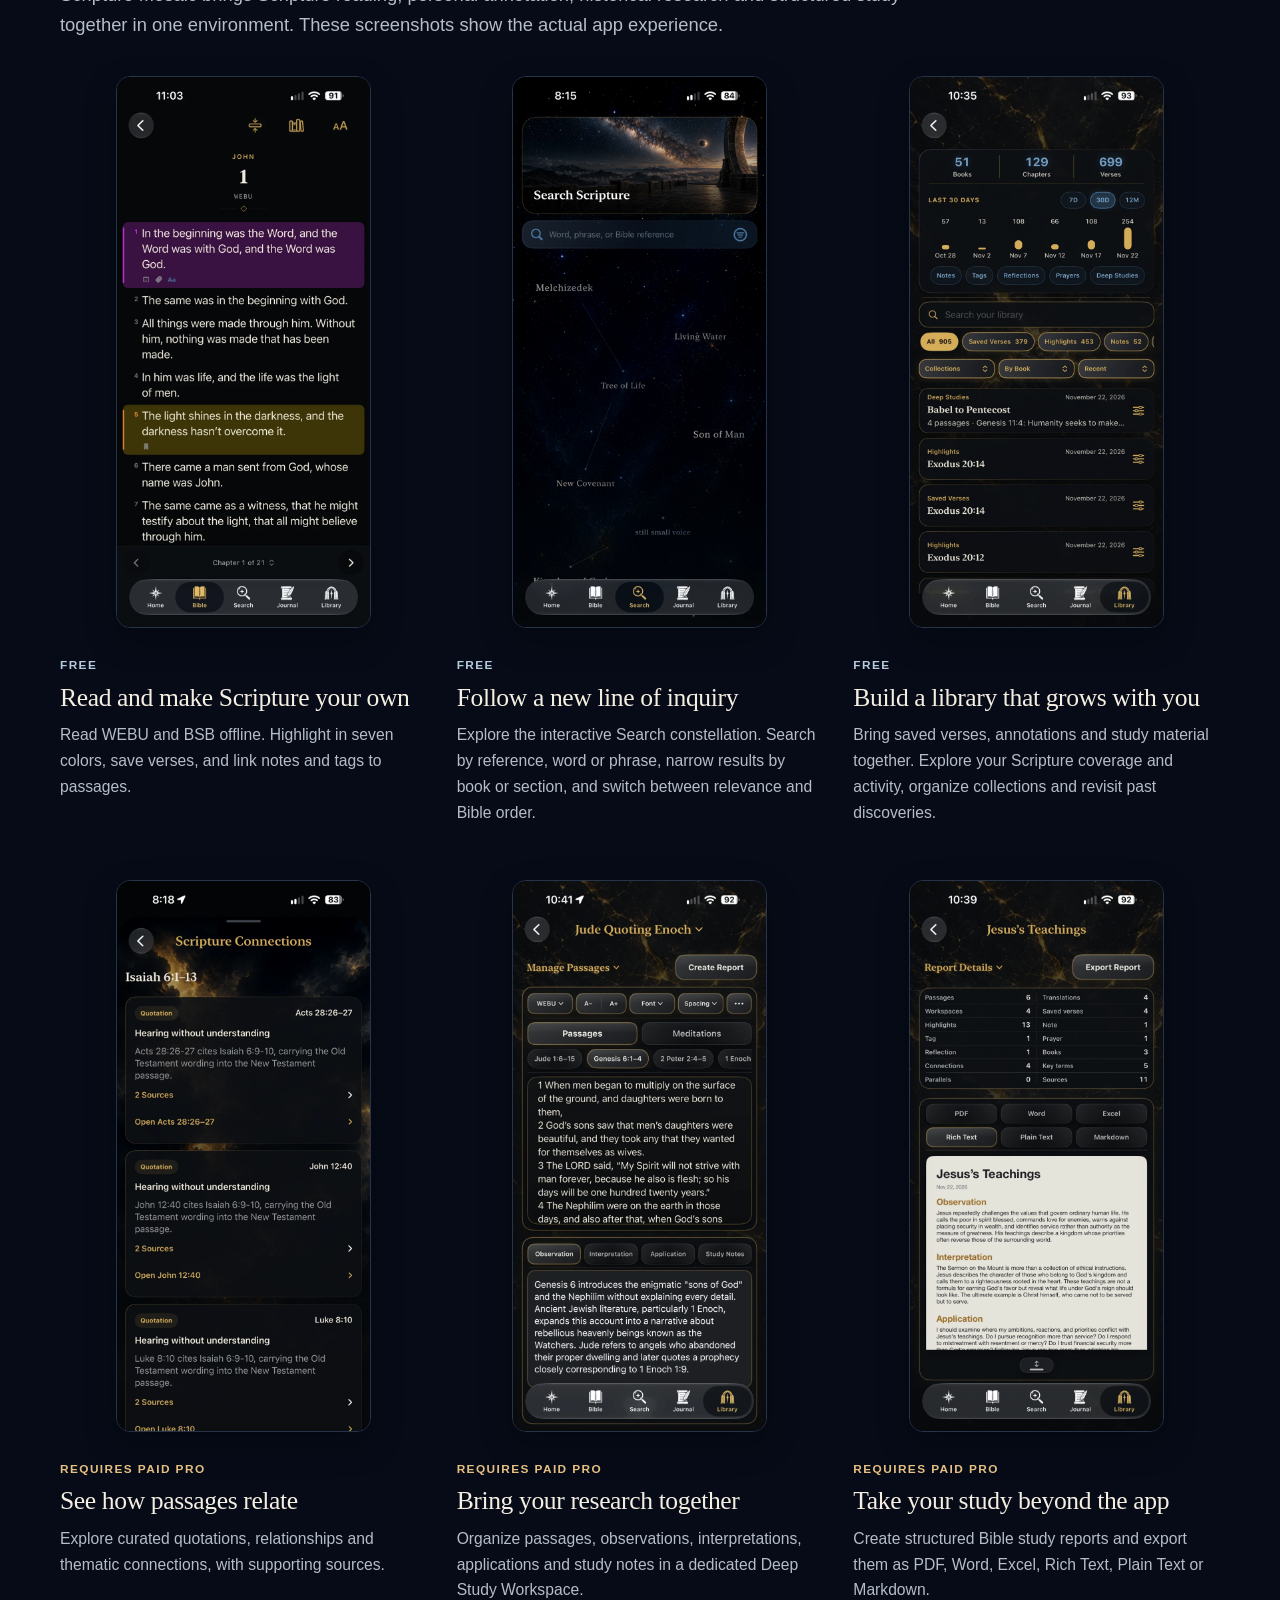
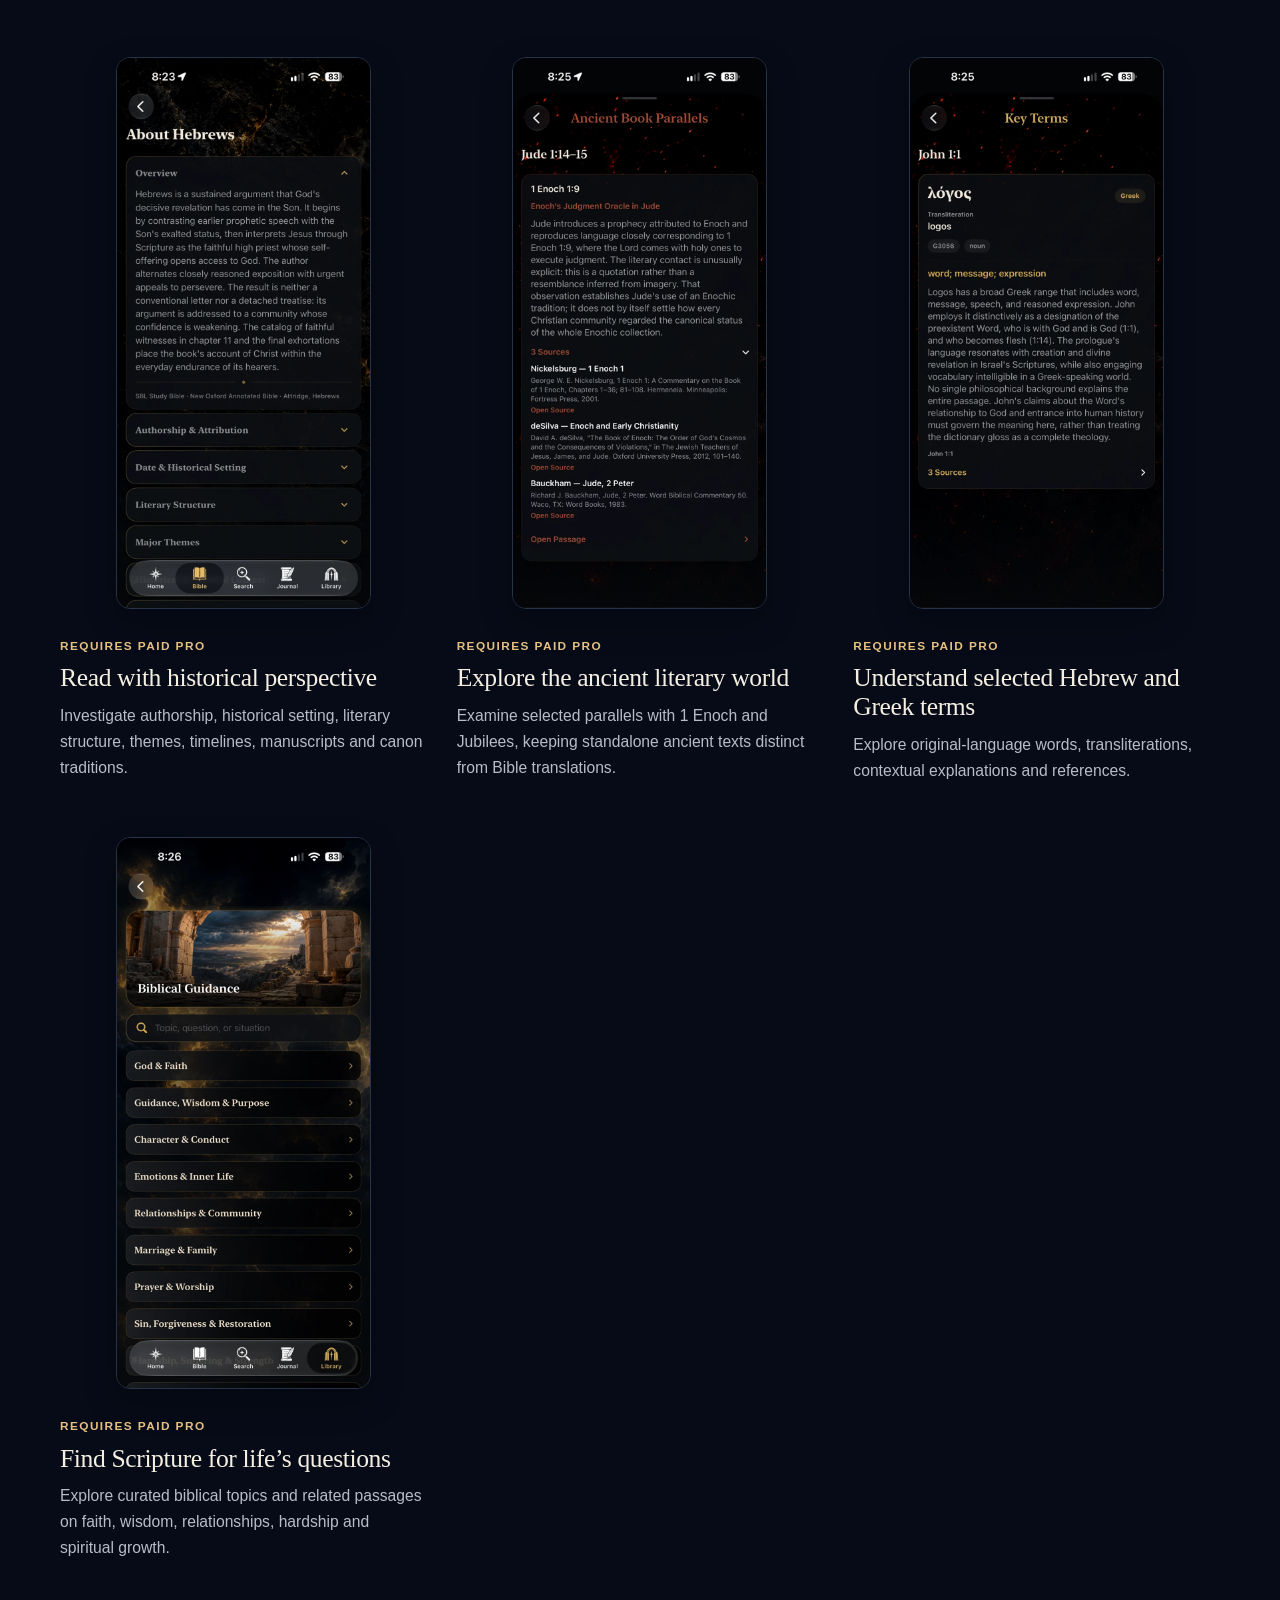
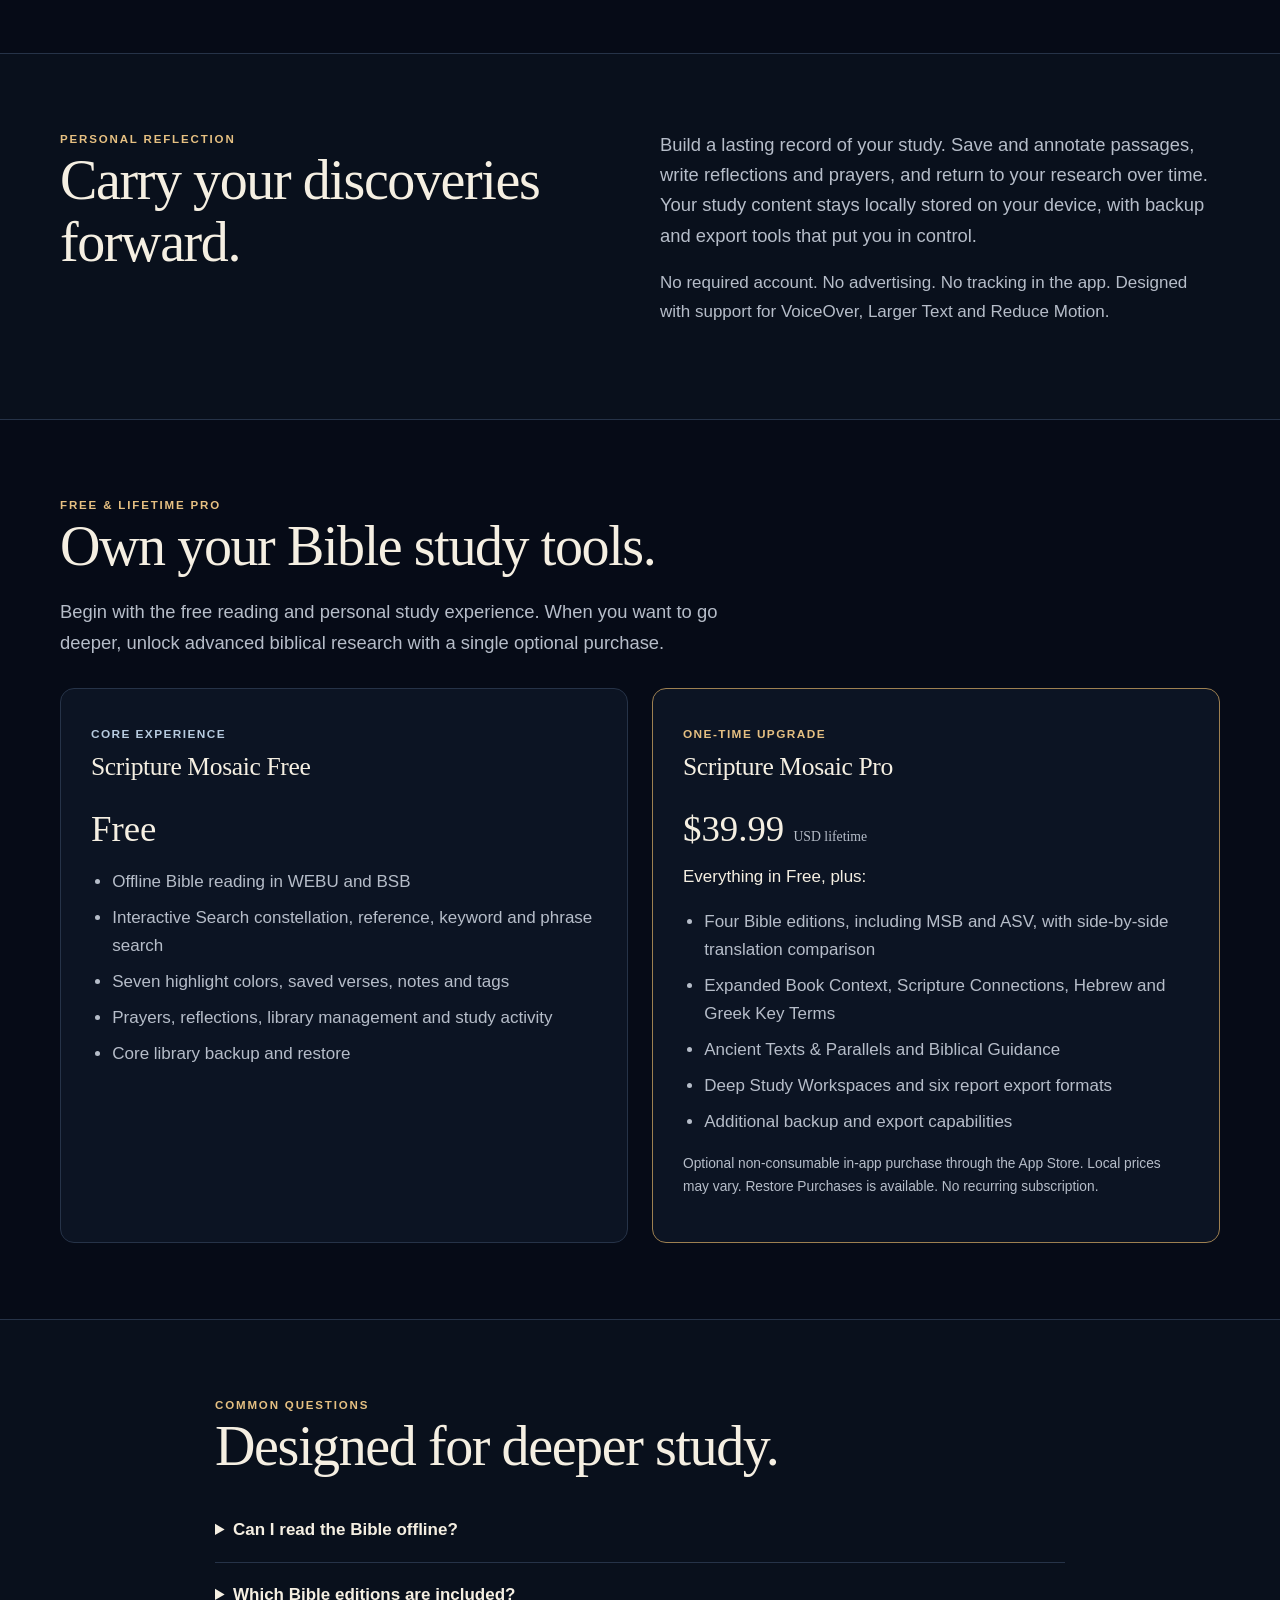
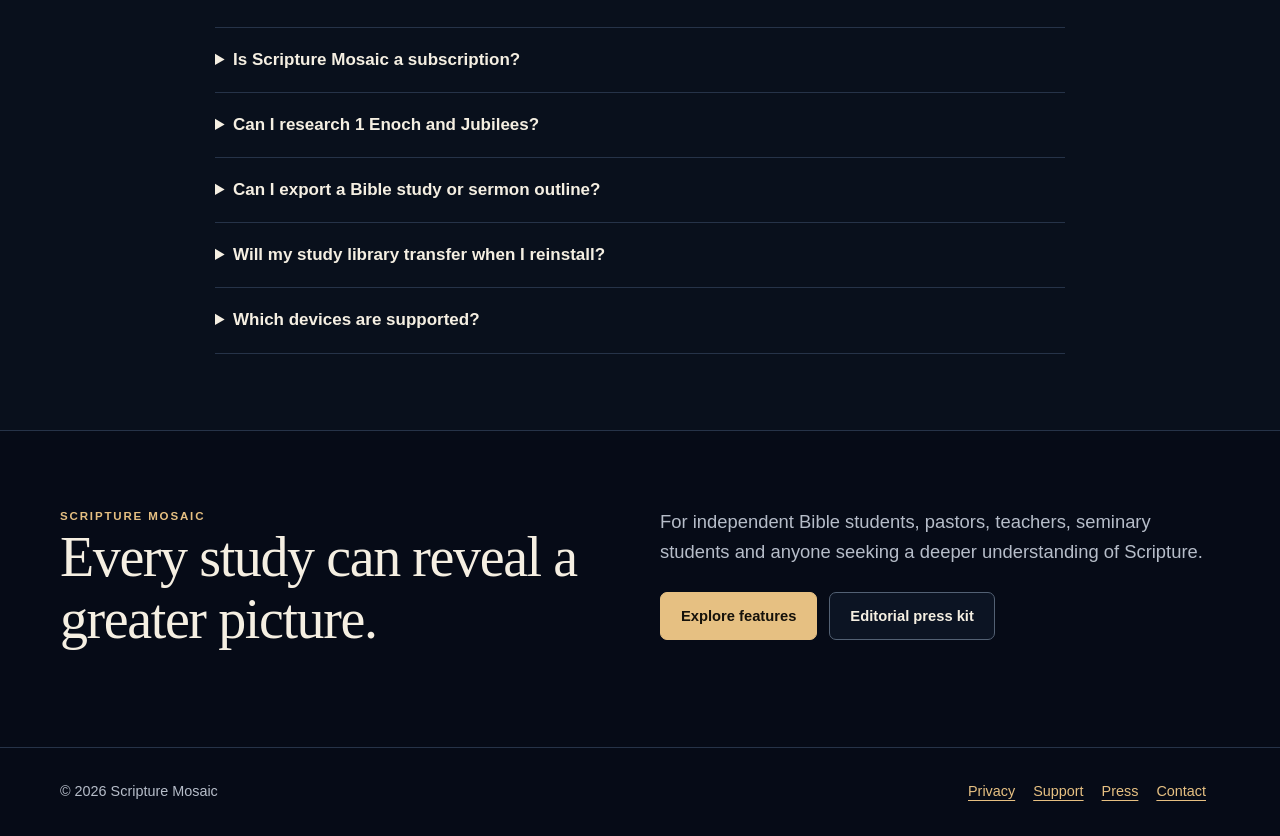
==== commit 7f6dd813: "Launch cinematic Scripture Mosaic marketing website" ====
--- a/index.html
+++ b/index.html
@@ -1,25 +1,237 @@
-<!doctype html><html lang="en"><head><meta charset="utf-8"><meta name="viewport" content="width=device-width,initial-scale=1"><meta name="description" content="Discover biblical connections, research historical context, build a personal study library and prepare Bible studies and sermons on iPhone."><title>Scripture Mosaic: Bible Study for iPhone</title><meta property="og:type" content="website"><meta property="og:title" content="Scripture Mosaic: Bible Study for iPhone"><meta property="og:description" content="Discover the depth of Scripture. Offline Bible study, connected research, personal library management and comprehensive study reports."><meta property="og:url" content="https://scripturemosaicapp.com/"><meta name="twitter:card" content="summary"><link rel="stylesheet" href="/styles.css"><link rel="canonical" href="https://scripturemosaicapp.com/"><style>
-#study .grid{grid-template-columns:repeat(2,minmax(0,1fr));}
-#plans .two{align-items:start;}
-#plans .plan-list{padding-inline-start:1.2em;margin:1em 0;line-height:1.6;}
-#plans .plan-list li+li{margin-top:.45em;}
-#plans .plan-price{font-size:1.6rem;margin-bottom:.5em;}
-@media(max-width:620px){#study .grid,#plans .two{grid-template-columns:minmax(0,1fr);}}
-</style></head><body><header class="site-header"><nav class="wrap"><a class="brand" href="/">Scripture Mosaic</a><div class="links"><a href="/">Home</a><a href="/privacy/">Privacy</a><a href="/support/">Support</a></div></nav></header><main>
-<section class="hero"><div class="wrap"><div class="eyebrow">Scripture Mosaic: Bible Study</div><h1>Discover the depth of Scripture.</h1><p class="lede"><strong>Read deeply. Research thoroughly. Discover connections. Build understanding.</strong></p><p class="lede">A comprehensive, offline-first Bible study and personal research experience for iPhone. Explore Scripture in context, connect your discoveries, build a lasting study library, and bring your research together in meaningful studies, teaching materials and reports.</p><div class="buttons"><a class="btn" href="#study">Explore the study experience</a><a class="btn alt" href="/support/">Support</a></div></div></section>
-<section id="study" class="rule"><div class="wrap"><div class="eyebrow">Study tools</div><h2>From reading to deeper research.</h2><div class="grid">
-<article class="card"><h3>Read & annotate</h3><p>Read Scripture offline in WEBU and BSB, save verses, choose from seven highlight colors, add notes and tags, organize prayers and reflections, and manage your personal library. Core reading and annotation tools are free.</p></article>
-<article class="card"><h3>Search &amp; discover</h3><p>Find passages by reference, keyword, or phrase, and discover new study ideas through the interactive Search constellation. Pro adds side-by-side translation comparison and two additional offline Bible editions: MSB and ASV.</p></article>
-<article class="card"><h3>A lifetime of study, connected</h3><p>Manage your personal study library in one place. Explore study activity, Scripture coverage and content counts; search, filter and organize saved verses, highlights, notes, tags, prayers, reflections and collections. Create and restore full backups, with additional export and backup options available through Pro.</p></article>
-<article class="card"><h3>Deep Studies &amp; reports · Pro</h3><p>Bring passages, observations, interpretation, application, notes, prayers, reflections, and research together in a dedicated workspace for personal Bible studies, sermon preparation and teaching. Export structured reports as PDF, Word, Excel, Rich Text, Plain Text, or Markdown.</p></article>
-<article class="card"><h3>Book context · Pro</h3><p>Explore in-depth book context, including authorship, historical setting, themes, structure, timelines, manuscripts, and canon traditions, with source references.</p></article>
-<article class="card"><h3>Connections &amp; key terms · Pro</h3><p>Explore Scripture connections, selected Hebrew and Greek terms, and historical parallels with 1 Enoch and Jubilees. Standalone ancient-text editions are presented separately from the Bible translations.</p></article>
-<article class="card"><h3>Biblical Guidance · Pro</h3><p>Explore curated Scripture passages for faith, relationships, hardship, purpose, and everyday life. Change translations while reading and connect relevant passages to your personal studies.</p></article>
-
-<article class="card"><h3>Privacy by design</h3><p>No required account, no advertising, no analytics or tracking, and no server-side cloud sync at launch.</p></article>
-</div></div></section>
-<section class="rule" aria-labelledby="audience-title"><div class="wrap"><div class="eyebrow">Made for deeper study</div><h2 id="audience-title">For every calling to understand Scripture.</h2><div class="two"><article class="card"><h3>Readers &amp; independent Bible students</h3><p>Explore connections, pursue questions, reflect on Scripture and build a personal library that grows with your understanding.</p></article><article class="card"><h3>Pastors, ministers &amp; Bible study leaders</h3><p>Use Pro research tools and Deep Studies to organize passages, develop sermon research, prepare group studies and share structured reports.</p></article><article class="card"><h3>Seminary &amp; theology students</h3><p>Investigate historical context, manuscripts, biblical languages, ancient writings and related passages using Pro study resources.</p></article><article class="card"><h3>Christian educators &amp; teachers</h3><p>Connect research and observations into organized teaching preparation and exportable study materials with Pro.</p></article></div></div></section>
-<section class="band"><div class="wrap two"><div><div class="eyebrow">Your study belongs to you</div><h2>Offline-first by design.</h2></div><div><p class="lede">Notes, highlights, tags, reflections, prayers, reading state, preferences, Deep Studies, and related personal study content are stored locally on your device.</p><div class="buttons"><a class="btn alt" href="/privacy/">Read the Privacy Policy</a></div></div></div></section>
-<section id="plans" aria-labelledby="plans-title"><div class="wrap"><div class="eyebrow">Free &amp; Pro</div><h2 id="plans-title">Advanced study, one lifetime purchase.</h2><p class="lede">Start reading and building your personal study library for free. Upgrade when you want deeper research. No subscription. No ads.</p><div class="two"><article class="card"><h3>Scripture Mosaic Free</h3><p class="plan-price"><strong>Free</strong></p><ul class="plan-list"><li>Offline Bible reading in WEBU and BSB</li><li>Seven highlight colors, saved verses, notes and tags</li><li>Scripture search and discovery</li><li>Prayers, reflections, personal library management and study statistics</li><li>Full library backup and restore</li></ul></article><article class="card"><h3>Scripture Mosaic Pro</h3><p class="plan-price"><strong>$39.99 USD lifetime</strong></p><p>Everything in Free, plus:</p><ul class="plan-list"><li>MSB and ASV: four Bible editions in total, with translation comparison</li><li>Biblical Guidance and in-depth Book Context</li><li>Scripture Connections, Hebrew and Greek Key Terms</li><li>1 Enoch, Jubilees and ancient-text parallels</li><li>Deep Study Workspace and six report export formats</li><li>Additional backup and export options</li></ul><p>One-time in-app purchase through Apple StoreKit. Local prices may vary. Restore Purchases is available for previously purchased access.</p></article></div></div></section>
-<section class="rule"><div class="wrap two"><div><div class="eyebrow">Need help?</div><h2>Scripture Mosaic Support</h2><p class="lede">Questions about purchases, backup and restore, translations, notifications, or using the app?</p></div><div class="home-support-actions"><div class="buttons"><a class="btn" href="/support/">Visit Support</a><a class="btn alt" href="mailto:support@scripturemosaicapp.com">Email Support</a></div></div></div></section>
-</main><footer><div class="wrap foot"><div>© 2026 Scripture Mosaic</div><div class="footlinks"><a href="/privacy/">Privacy</a><a href="/support/">Support</a><a href="mailto:support@scripturemosaicapp.com">Contact</a></div></div></footer></body></html>
+<!doctype html>
+<html lang="en">
+<head>
+  <meta charset="utf-8">
+  <meta name="viewport" content="width=device-width,initial-scale=1">
+  <title>Scripture Mosaic: Bible Study for iPhone | Offline Reading &amp; Deep Research</title>
+  <meta name="description" content="Discover an offline Bible study app for iPhone with Scripture search, notes, historical context, Hebrew and Greek research, and lifetime Pro. No ads or subscription.">
+  <link rel="canonical" href="https://scripturemosaicapp.com/">
+  <meta property="og:type" content="website">
+  <meta property="og:title" content="Scripture Mosaic: Bible Study for iPhone | Offline Reading &amp; Deep Research">
+  <meta property="og:description" content="Discover an offline Bible study app for iPhone with Scripture search, notes, historical context, Hebrew and Greek research, and lifetime Pro. No ads or subscription.">
+  <meta property="og:url" content="https://scripturemosaicapp.com/">
+  <meta property="og:image" content="https://scripturemosaicapp.com/marketing-assets/social-preview.jpg">
+  <meta name="twitter:card" content="summary_large_image">
+  <meta name="theme-color" content="#060b17">
+  <link rel="icon" type="image/png" href="/marketing-assets/app-icon.png">
+  <link rel="stylesheet" href="/marketing.css">
+</head>
+<body>
+  <a class="skip" href="#main">Skip to content</a>
+  <header>
+    <nav class="wrap" aria-label="Main navigation">
+      <a class="brand" href="/"><img src="/marketing-assets/app-icon.png" width="42" height="42" alt="">Scripture Mosaic</a>
+      <div class="navlinks">
+        <a href="#story">Story</a>
+        <a href="#features">Features</a>
+        <a href="#pro">Free &amp; Pro</a>
+        <a href="/press/">Press</a>
+        <a href="/support/">Support</a>
+      </div>
+    </nav>
+  </header>
+
+  <main id="main">
+    <section class="hero">
+      <img class="hero-art" src="/marketing-assets/ancient-study.webp" width="1920" height="823" alt="" fetchpriority="high">
+      <div class="wrap hero-inner">
+        <div class="hero-copy">
+          <div class="eyebrow">An offline Bible study &amp; research app for iPhone</div>
+          <h1>Discover the depth of Scripture.</h1>
+          <p>Read deeply. Trace biblical connections. Explore the historical world of Scripture. Bring every discovery together in a personal study library that grows with you.</p>
+          <div class="actions">
+            <a class="btn" href="#features">Explore the app</a>
+            <a class="btn secondary" href="#pro">Discover Lifetime Pro</a>
+          </div>
+          <p class="status">Coming soon to the App Store · Privacy-minded · No subscription</p>
+          <div class="trust">
+            <span>Offline Bible reading</span>
+            <span>No required account</span>
+            <span>No advertising</span>
+            <span>No app tracking</span>
+          </div>
+        </div>
+        <div class="hero-phone" aria-hidden="true">
+          <img src="/marketing-assets/searchconstellation.webp" width="760" height="1652" alt="">
+        </div>
+      </div>
+    </section>
+
+    <section class="section alt" id="story">
+      <div class="wrap two">
+        <div>
+          <div class="eyebrow">Why Scripture Mosaic exists</div>
+          <h2>Built first for my own study.</h2>
+        </div>
+        <div>
+          <p class="lede">Scripture Mosaic did not begin as an app I intended to publish. I originally built it for my own personal use because I wanted a better way to study the Bible and bring my discoveries together in one place.</p>
+          <p class="muted">The Bible is rich in story, history, wisdom and truth, yet most Bible apps stop at reading, searching and basic annotation. I wanted something that could help make reading more meaningful: a place to follow ideas across Scripture, explore historical context, study significant terms, gather notes and passages, and write out my own thoughts as understanding develops over time.</p>
+          <p class="muted">As I kept building and adding features, I realized other people might find the same value in it that I have. That central idea still shapes the whole app: Scripture Mosaic is meant to help you go beyond reading and develop a lasting body of personal study, reflection and biblical research.</p>
+        </div>
+      </div>
+    </section>
+
+    <section class="section" id="features">
+      <div class="wrap">
+        <div class="eyebrow">Read · Discover · Research</div>
+        <h2>More than reading. A place to study.</h2>
+        <p class="lede intro">Scripture Mosaic brings Scripture reading, personal annotation, historical research and structured study together in one environment. These screenshots show the actual app experience.</p>
+
+        <div class="gallery">
+          <article class="feature">
+            <a class="screen" href="/marketing-assets/biblereader.webp" aria-label="View full Bible Reader screenshot"><img src="/marketing-assets/biblereader.webp" width="760" height="1652" loading="lazy" alt="Scripture Mosaic Bible Reader screen"></a>
+            <span class="tier free">Free</span>
+            <h3>Read and make Scripture your own</h3>
+            <p>Read WEBU and BSB offline. Highlight in seven colors, save verses, and link notes and tags to passages.</p>
+          </article>
+          <article class="feature">
+            <a class="screen" href="/marketing-assets/searchconstellation.webp" aria-label="View full Search screenshot"><img src="/marketing-assets/searchconstellation.webp" width="760" height="1652" loading="lazy" alt="Scripture Mosaic Search screen"></a>
+            <span class="tier free">Free</span>
+            <h3>Follow a new line of inquiry</h3>
+            <p>Explore the interactive Search constellation. Search by reference, word or phrase, narrow results by book or section, and switch between relevance and Bible order.</p>
+          </article>
+          <article class="feature">
+            <a class="screen" href="/marketing-assets/library.webp" aria-label="View full Library screenshot"><img src="/marketing-assets/library.webp" width="760" height="1652" loading="lazy" alt="Scripture Mosaic Library screen"></a>
+            <span class="tier free">Free</span>
+            <h3>Build a library that grows with you</h3>
+            <p>Bring saved verses, annotations and study material together. Explore your Scripture coverage and activity, organize collections and revisit past discoveries.</p>
+          </article>
+          <article class="feature">
+            <a class="screen" href="/marketing-assets/scriptureconnections.webp" aria-label="View full Scripture Connections screenshot"><img src="/marketing-assets/scriptureconnections.webp" width="760" height="1652" loading="lazy" alt="Scripture Mosaic Scripture Connections screen"></a>
+            <span class="tier pro">Requires paid Pro</span>
+            <h3>See how passages relate</h3>
+            <p>Explore curated quotations, relationships and thematic connections, with supporting sources.</p>
+          </article>
+          <article class="feature">
+            <a class="screen" href="/marketing-assets/studyworkspace.webp" aria-label="View full Deep Study Workspace screenshot"><img src="/marketing-assets/studyworkspace.webp" width="760" height="1652" loading="lazy" alt="Scripture Mosaic Deep Study Workspace screen"></a>
+            <span class="tier pro">Requires paid Pro</span>
+            <h3>Bring your research together</h3>
+            <p>Organize passages, observations, interpretations, applications and study notes in a dedicated Deep Study Workspace.</p>
+          </article>
+          <article class="feature">
+            <a class="screen" href="/marketing-assets/deepstudyreport.webp" aria-label="View full Deep Study Report screenshot"><img src="/marketing-assets/deepstudyreport.webp" width="760" height="1652" loading="lazy" alt="Scripture Mosaic Deep Study Report screen"></a>
+            <span class="tier pro">Requires paid Pro</span>
+            <h3>Take your study beyond the app</h3>
+            <p>Create structured Bible study reports and export them as PDF, Word, Excel, Rich Text, Plain Text or Markdown.</p>
+          </article>
+          <article class="feature">
+            <a class="screen" href="/marketing-assets/bookcontext.webp" aria-label="View full Book Context screenshot"><img src="/marketing-assets/bookcontext.webp" width="760" height="1652" loading="lazy" alt="Scripture Mosaic Book Context screen"></a>
+            <span class="tier pro">Requires paid Pro</span>
+            <h3>Read with historical perspective</h3>
+            <p>Investigate authorship, historical setting, literary structure, themes, timelines, manuscripts and canon traditions.</p>
+          </article>
+          <article class="feature">
+            <a class="screen" href="/marketing-assets/ancientbookparallels.webp" aria-label="View full Ancient Texts &amp; Parallels screenshot"><img src="/marketing-assets/ancientbookparallels.webp" width="760" height="1652" loading="lazy" alt="Scripture Mosaic Ancient Texts and Parallels screen"></a>
+            <span class="tier pro">Requires paid Pro</span>
+            <h3>Explore the ancient literary world</h3>
+            <p>Examine selected parallels with 1 Enoch and Jubilees, keeping standalone ancient texts distinct from Bible translations.</p>
+          </article>
+          <article class="feature">
+            <a class="screen" href="/marketing-assets/keyterms.webp" aria-label="View full Key Terms screenshot"><img src="/marketing-assets/keyterms.webp" width="760" height="1652" loading="lazy" alt="Scripture Mosaic Key Terms screen"></a>
+            <span class="tier pro">Requires paid Pro</span>
+            <h3>Understand selected Hebrew and Greek terms</h3>
+            <p>Explore original-language words, transliterations, contextual explanations and references.</p>
+          </article>
+          <article class="feature">
+            <a class="screen" href="/marketing-assets/biblicalguidance.webp" aria-label="View full Biblical Guidance screenshot"><img src="/marketing-assets/biblicalguidance.webp" width="760" height="1652" loading="lazy" alt="Scripture Mosaic Biblical Guidance screen"></a>
+            <span class="tier pro">Requires paid Pro</span>
+            <h3>Find Scripture for life’s questions</h3>
+            <p>Explore curated biblical topics and related passages on faith, wisdom, relationships, hardship and spiritual growth.</p>
+          </article>
+        </div>
+      </div>
+    </section>
+
+    <section class="section alt">
+      <div class="wrap two">
+        <div>
+          <div class="eyebrow">Personal reflection</div>
+          <h2>Carry your discoveries forward.</h2>
+        </div>
+        <div>
+          <p class="lede">Build a lasting record of your study. Save and annotate passages, write reflections and prayers, and return to your research over time. Your study content stays locally stored on your device, with backup and export tools that put you in control.</p>
+          <p class="muted">No required account. No advertising. No tracking in the app. Designed with support for VoiceOver, Larger Text and Reduce Motion.</p>
+        </div>
+      </div>
+    </section>
+
+    <section class="section" id="pro">
+      <div class="wrap">
+        <div class="eyebrow">Free &amp; Lifetime Pro</div>
+        <h2>Own your Bible study tools.</h2>
+        <p class="lede">Begin with the free reading and personal study experience. When you want to go deeper, unlock advanced biblical research with a single optional purchase.</p>
+        <div class="plans">
+          <article class="plan">
+            <span class="tier free">Core experience</span>
+            <h3>Scripture Mosaic Free</h3>
+            <p class="price">Free</p>
+            <ul>
+              <li>Offline Bible reading in WEBU and BSB</li>
+              <li>Interactive Search constellation, reference, keyword and phrase search</li>
+              <li>Seven highlight colors, saved verses, notes and tags</li>
+              <li>Prayers, reflections, library management and study activity</li>
+              <li>Core library backup and restore</li>
+            </ul>
+          </article>
+          <article class="plan pro">
+            <span class="tier">One-time upgrade</span>
+            <h3>Scripture Mosaic Pro</h3>
+            <p class="price">$39.99 <span class="small">USD lifetime</span></p>
+            <p>Everything in Free, plus:</p>
+            <ul>
+              <li>Four Bible editions, including MSB and ASV, with side-by-side translation comparison</li>
+              <li>Expanded Book Context, Scripture Connections, Hebrew and Greek Key Terms</li>
+              <li>Ancient Texts &amp; Parallels and Biblical Guidance</li>
+              <li>Deep Study Workspaces and six report export formats</li>
+              <li>Additional backup and export capabilities</li>
+            </ul>
+            <p class="small">Optional non-consumable in-app purchase through the App Store. Local prices may vary. Restore Purchases is available. No recurring subscription.</p>
+          </article>
+        </div>
+      </div>
+    </section>
+
+    <section class="section alt">
+      <div class="wrap faq">
+        <div class="eyebrow">Common questions</div>
+        <h2>Designed for deeper study.</h2>
+        <details><summary>Can I read the Bible offline?</summary><p>Yes. The included Bible editions are available for offline reading. StoreKit transactions and external source websites require connectivity.</p></details>
+        <details><summary>Which Bible editions are included?</summary><p>WEBU (World English Bible Updated) and BSB (Berean Standard Bible) are included free. Pro adds MSB and ASV and translation comparison. Included books may differ by edition.</p></details>
+        <details><summary>Is Scripture Mosaic a subscription?</summary><p>No. The core experience is free. Scripture Mosaic Pro is an optional one-time lifetime purchase.</p></details>
+        <details><summary>Can I research 1 Enoch and Jubilees?</summary><p>Yes, with Pro. Standalone ancient-text editions are presented separately from Bible translations. Their inclusion does not assert a uniform biblical canon across Christian traditions.</p></details>
+        <details><summary>Can I export a Bible study or sermon outline?</summary><p>Pro Deep Studies can be exported as PDF, Word, Excel, Rich Text, Plain Text and Markdown. Use your own observations and research to develop teaching or study material.</p></details>
+        <details><summary>Will my study library transfer when I reinstall?</summary><p>Personal study content is stored locally. Keep a verified backup outside the app before deleting it or resetting your library. Restore Purchases restores eligible Pro access, not your personal study content.</p></details>
+        <details><summary>Which devices are supported?</summary><p>Scripture Mosaic is designed for iPhone running iOS 18 or later.</p></details>
+      </div>
+    </section>
+
+    <section class="section">
+      <div class="wrap two">
+        <div>
+          <div class="eyebrow">Scripture Mosaic</div>
+          <h2>Every study can reveal a greater picture.</h2>
+        </div>
+        <div>
+          <p class="lede">For independent Bible students, pastors, teachers, seminary students and anyone seeking a deeper understanding of Scripture.</p>
+          <div class="actions">
+            <a class="btn" href="#features">Explore features</a>
+            <a class="btn secondary" href="/press/">Editorial press kit</a>
+          </div>
+        </div>
+      </div>
+    </section>
+  </main>
+
+  <footer>
+    <div class="wrap footer">
+      <span>© 2026 Scripture Mosaic</span>
+      <div>
+        <a href="/privacy/">Privacy</a>
+        <a href="/support/">Support</a>
+        <a href="/press/">Press</a>
+        <a href="mailto:support@scripturemosaicapp.com">Contact</a>
+      </div>
+    </div>
+  </footer>
+</body>
+</html>
--- a/marketing.css
+++ b/marketing.css
@@ -0,0 +1,2 @@
+@charset "UTF-8";
+:root{color-scheme:dark;--bg:#060b17;--surface:#0c1423;--text:#f5efe2;--muted:#b6bdc9;--gold:#e6c082;--line:#263348;--max:1160px}*{box-sizing:border-box}html{scroll-behavior:smooth}body{margin:0;background:var(--bg);color:var(--text);font:17px/1.65 -apple-system,BlinkMacSystemFont,"Segoe UI",sans-serif}a{color:var(--gold);text-underline-offset:4px}a:focus-visible,summary:focus-visible{outline:3px solid var(--gold);outline-offset:5px}img{display:block;max-width:100%;height:auto}h1,h2,h3,p{margin-top:0}h1,h2,h3{font-family:Georgia,"Times New Roman",serif;font-weight:normal;line-height:1.12;letter-spacing:-.025em}h1{font-size:clamp(3rem,6.8vw,6rem);margin:20px 0 24px}h2{font-size:clamp(2.05rem,4.5vw,3.5rem);margin-bottom:20px}h3{font-size:1.6rem;letter-spacing:-.015em}p{margin-bottom:1em}.muted,.lede{color:var(--muted)}.lede{font-size:1.15rem;max-width:720px}.wrap{width:min(calc(100% - 48px),var(--max));margin:auto}.eyebrow{text-transform:uppercase;letter-spacing:.16em;font-size:.72rem;font-weight:650;color:var(--gold)}.skip{position:absolute;left:12px;top:-100px;z-index:5;background:#fff;color:#000;padding:12px}.skip:focus{top:12px}header{border-bottom:1px solid var(--line);background:#060b17}nav{min-height:76px;display:flex;gap:24px;align-items:center;justify-content:space-between;padding-block:10px}.brand{display:flex;align-items:center;gap:12px;text-decoration:none;color:var(--text);font:1.25rem Georgia,serif}.brand img{width:42px;height:42px;border-radius:10px;border:1px solid #263348}.navlinks{display:flex;gap:22px;align-items:center;flex-wrap:wrap}.navlinks a{font-size:.9rem;color:var(--muted);text-decoration:none}.navlinks a:hover{color:var(--text)}.hero{position:relative;isolation:isolate;overflow:hidden;border-bottom:1px solid var(--line);background:var(--bg)}.hero-art{position:absolute;inset:0;width:100%;height:100%;object-fit:cover;object-position:40% 60%;z-index:-2}.hero:after{content:"";position:absolute;inset:0;z-index:-1;background:linear-gradient(90deg,rgba(6,11,23,.91) 0%,rgba(6,11,23,.82) 35%,rgba(6,11,23,.24) 100%),linear-gradient(0deg,#060b17 0%,transparent 35%)}.hero-inner{min-height:650px;display:grid;grid-template-columns:1.2fr .65fr;gap:64px;align-items:center;padding-block:66px}.hero-copy{max-width:680px}.hero-copy p{font-size:1.2rem;color:#e1e3e8;max-width:550px}.hero-phone{width:min(100%,270px);justify-self:center;border:1px solid #384559;border-radius:28px;overflow:hidden;box-shadow:0 24px 80px #0009;background:#04070b}.hero-phone img{width:100%}.actions{display:flex;flex-wrap:wrap;gap:12px;align-items:center;margin-top:25px}.btn{display:inline-flex;align-items:center;justify-content:center;min-height:48px;border:1px solid var(--gold);border-radius:7px;background:var(--gold);color:#15110a;padding:10px 20px;text-decoration:none;font-weight:650;font-size:.92rem}.btn.secondary{background:#0c1423;color:var(--text);border-color:#536174}.small{font-size:.86rem;color:var(--muted)}.trust{display:flex;flex-wrap:wrap;gap:10px 26px;padding-top:20px;font-size:.87rem;color:#e1d7c5}.trust span:before{content:"◆";color:var(--gold);font-size:.65em;margin-right:9px}.section{padding-block:76px;border-bottom:1px solid var(--line)}.section.alt{background:#09101c}.intro{max-width:850px}.gallery{display:grid;grid-template-columns:repeat(3,minmax(0,1fr));gap:38px 30px;margin-top:36px}.feature{min-width:0}.screen{display:block;background:#03060c;border:1px solid #263348;border-radius:14px;overflow:hidden;max-width:255px;margin:0 auto 22px;box-shadow:0 12px 32px #0004}.screen img{width:100%}.tier{display:inline-block;color:var(--gold);font-size:.74rem;font-weight:700;text-transform:uppercase;letter-spacing:.12em;margin:0 0 8px}.tier.free{color:#b7cbdf}.feature p{font-size:.98rem;color:var(--muted)}.feature h3{margin-bottom:10px}.plans{display:grid;grid-template-columns:1fr 1fr;gap:24px;margin-top:30px}.plan{border:1px solid var(--line);border-radius:14px;padding:30px;background:var(--surface)}.plan.pro{border-color:#9d8051}.price{font-size:2.3rem;font-family:Georgia,serif;line-height:1.2;margin:12px 0}.plan ul{padding-left:1.25em;color:var(--muted)}.plan li+li{margin-top:8px}.two{display:grid;grid-template-columns:1fr 1fr;gap:40px;align-items:start}.faq{max-width:850px}.faq details{border-bottom:1px solid var(--line);padding:18px 0}.faq summary{cursor:pointer;font-weight:650}.faq details p{color:var(--muted);padding-top:10px;margin-bottom:0}footer{padding:32px 0;color:var(--muted);font-size:.9rem}.footer{display:flex;gap:18px;justify-content:space-between;flex-wrap:wrap}.footer a{margin-right:14px}.press-art{border-radius:10px;border:1px solid var(--line);margin:24px 0}.press-grid{display:grid;grid-template-columns:1fr 1fr;gap:24px}.press-grid article{background:var(--surface);border:1px solid var(--line);border-radius:10px;padding:24px}code{overflow-wrap:anywhere}.status{color:var(--gold);font-size:.9rem;margin-top:14px}.download-slot[hidden]{display:none}.download-slot img{height:48px;width:auto}.screen:hover{border-color:#af9263}@media(max-width:800px){.hero-inner{grid-template-columns:1fr 220px;gap:26px;min-height:570px}.gallery{grid-template-columns:repeat(2,minmax(0,1fr));gap:30px 22px}.hero:after{background:linear-gradient(90deg,rgba(6,11,23,.94),rgba(6,11,23,.55)),linear-gradient(0deg,#060b17,transparent 40%)}.section{padding-block:54px}}@media(max-width:560px){.wrap{width:calc(100% - 32px)}nav{align-items:flex-start;flex-direction:column;gap:7px;padding-block:12px}.navlinks{gap:14px}.hero-inner{grid-template-columns:1fr;gap:28px;padding-block:48px;min-height:0}.hero-phone{width:200px}.hero-art{object-position:35% center}.hero-copy p{font-size:1.05rem}.hero:after{background:linear-gradient(180deg,rgba(6,11,23,.73),rgba(6,11,23,.92) 53%,#060b17 100%)}.gallery{grid-template-columns:repeat(2,minmax(0,1fr));gap:26px 14px}.feature h3{font-size:1.22rem}.feature p{font-size:.88rem;line-height:1.55}.screen{border-radius:9px;margin-bottom:14px}.plans,.two,.press-grid{grid-template-columns:1fr}.plan{padding:22px}.section{padding-block:42px}.trust{gap:8px 15px}}@media(prefers-reduced-motion:reduce){html{scroll-behavior:auto}}
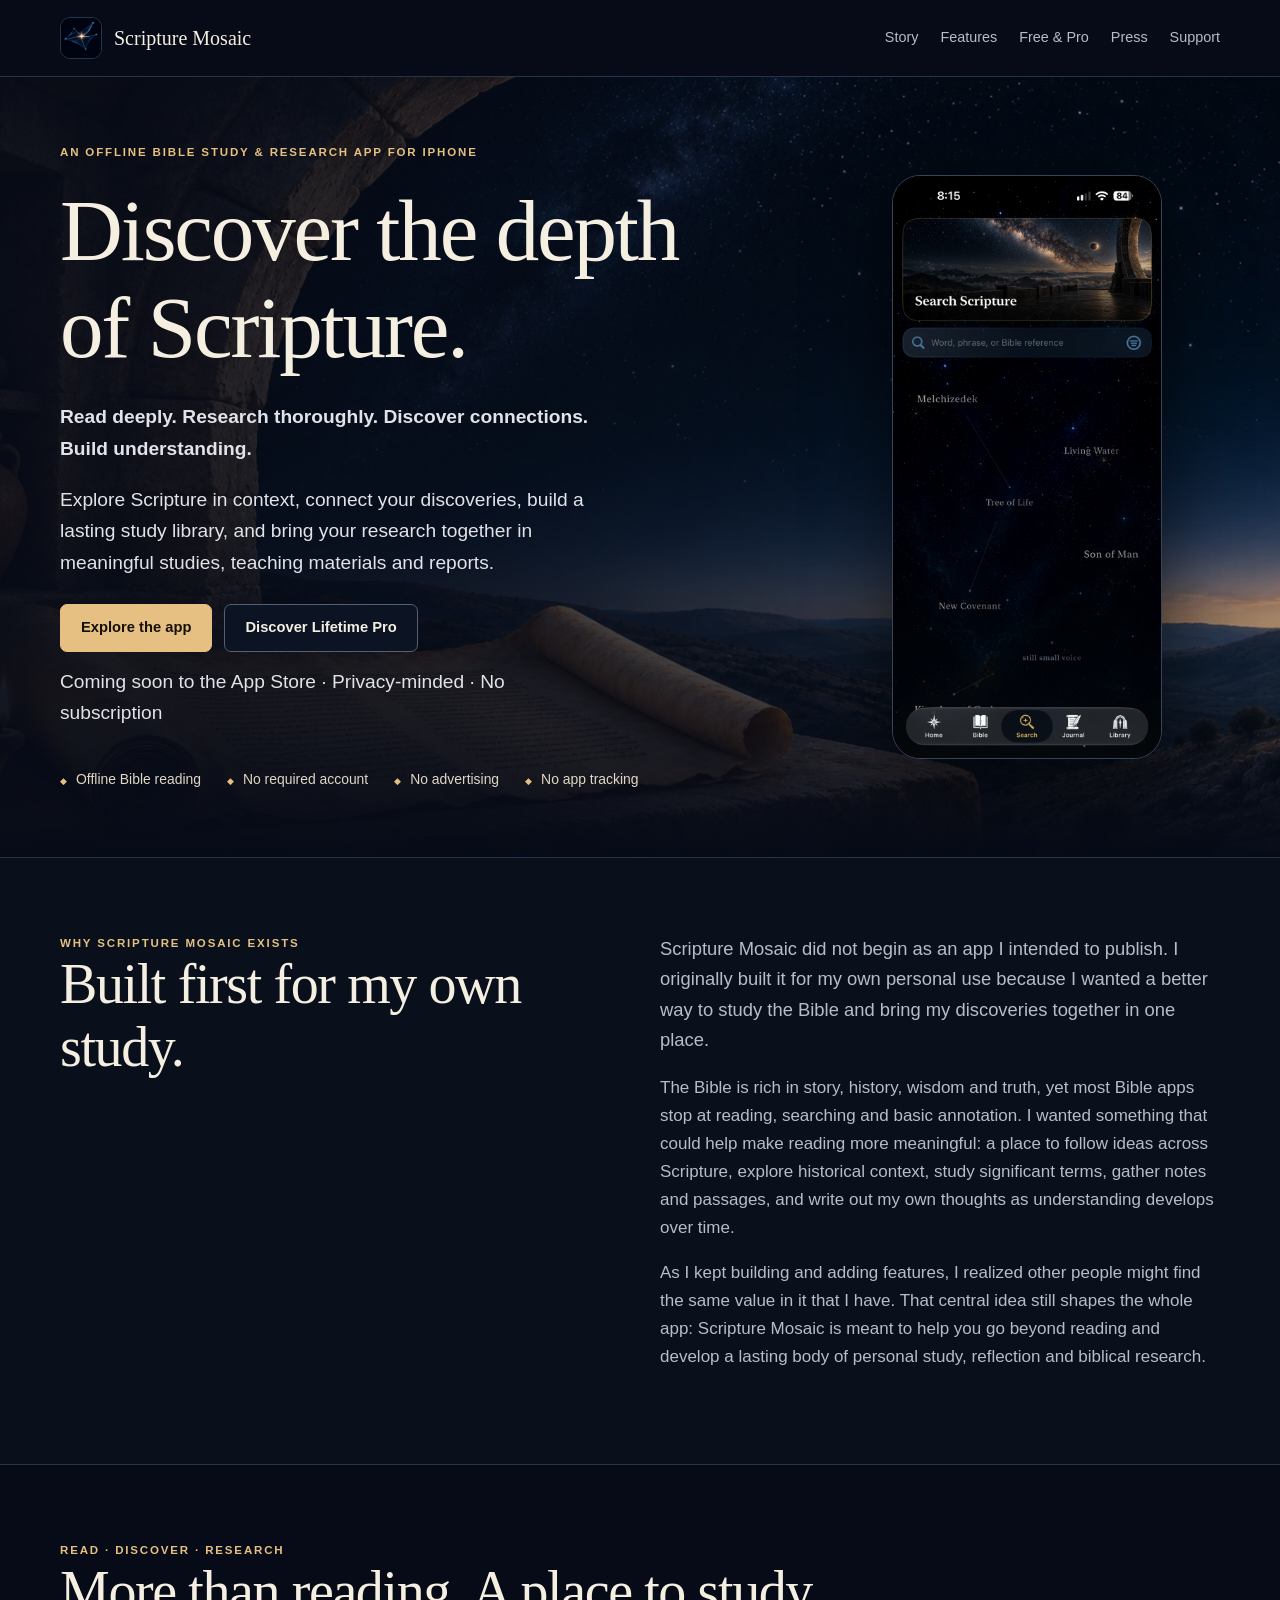
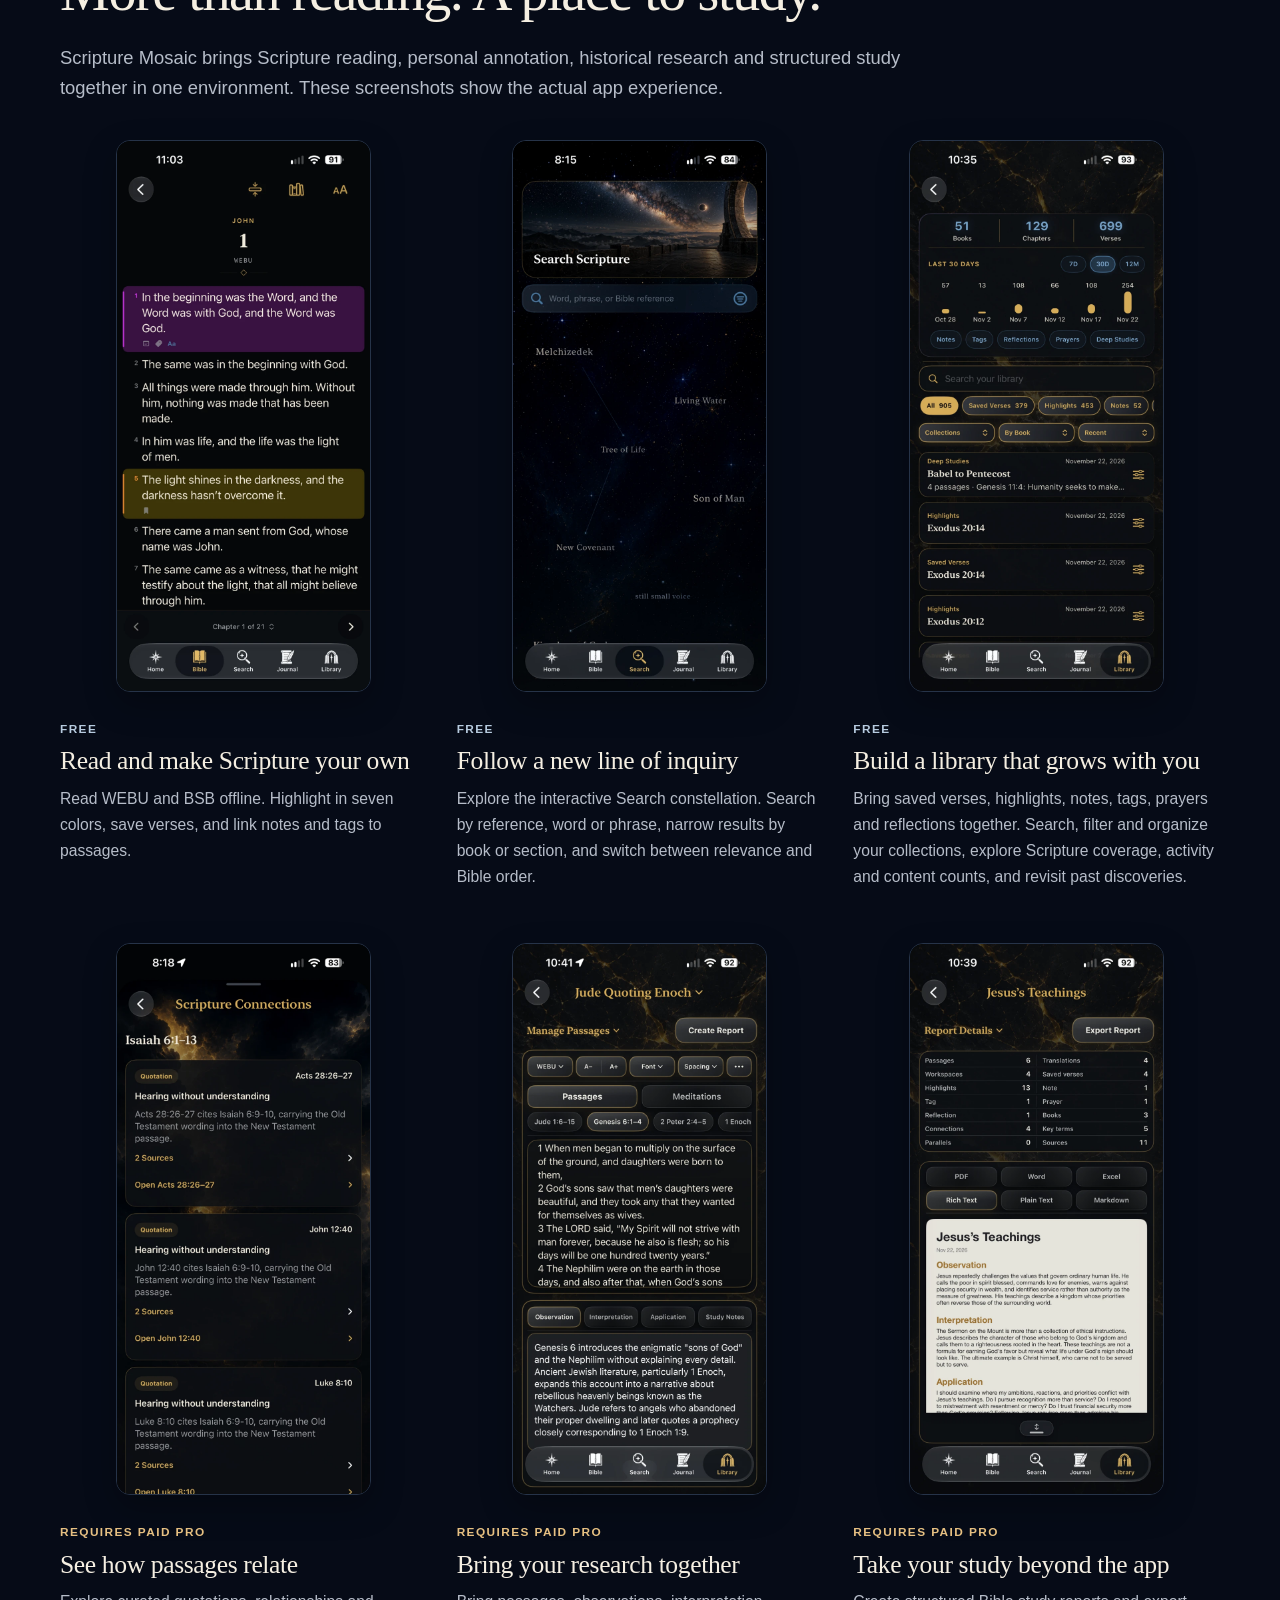
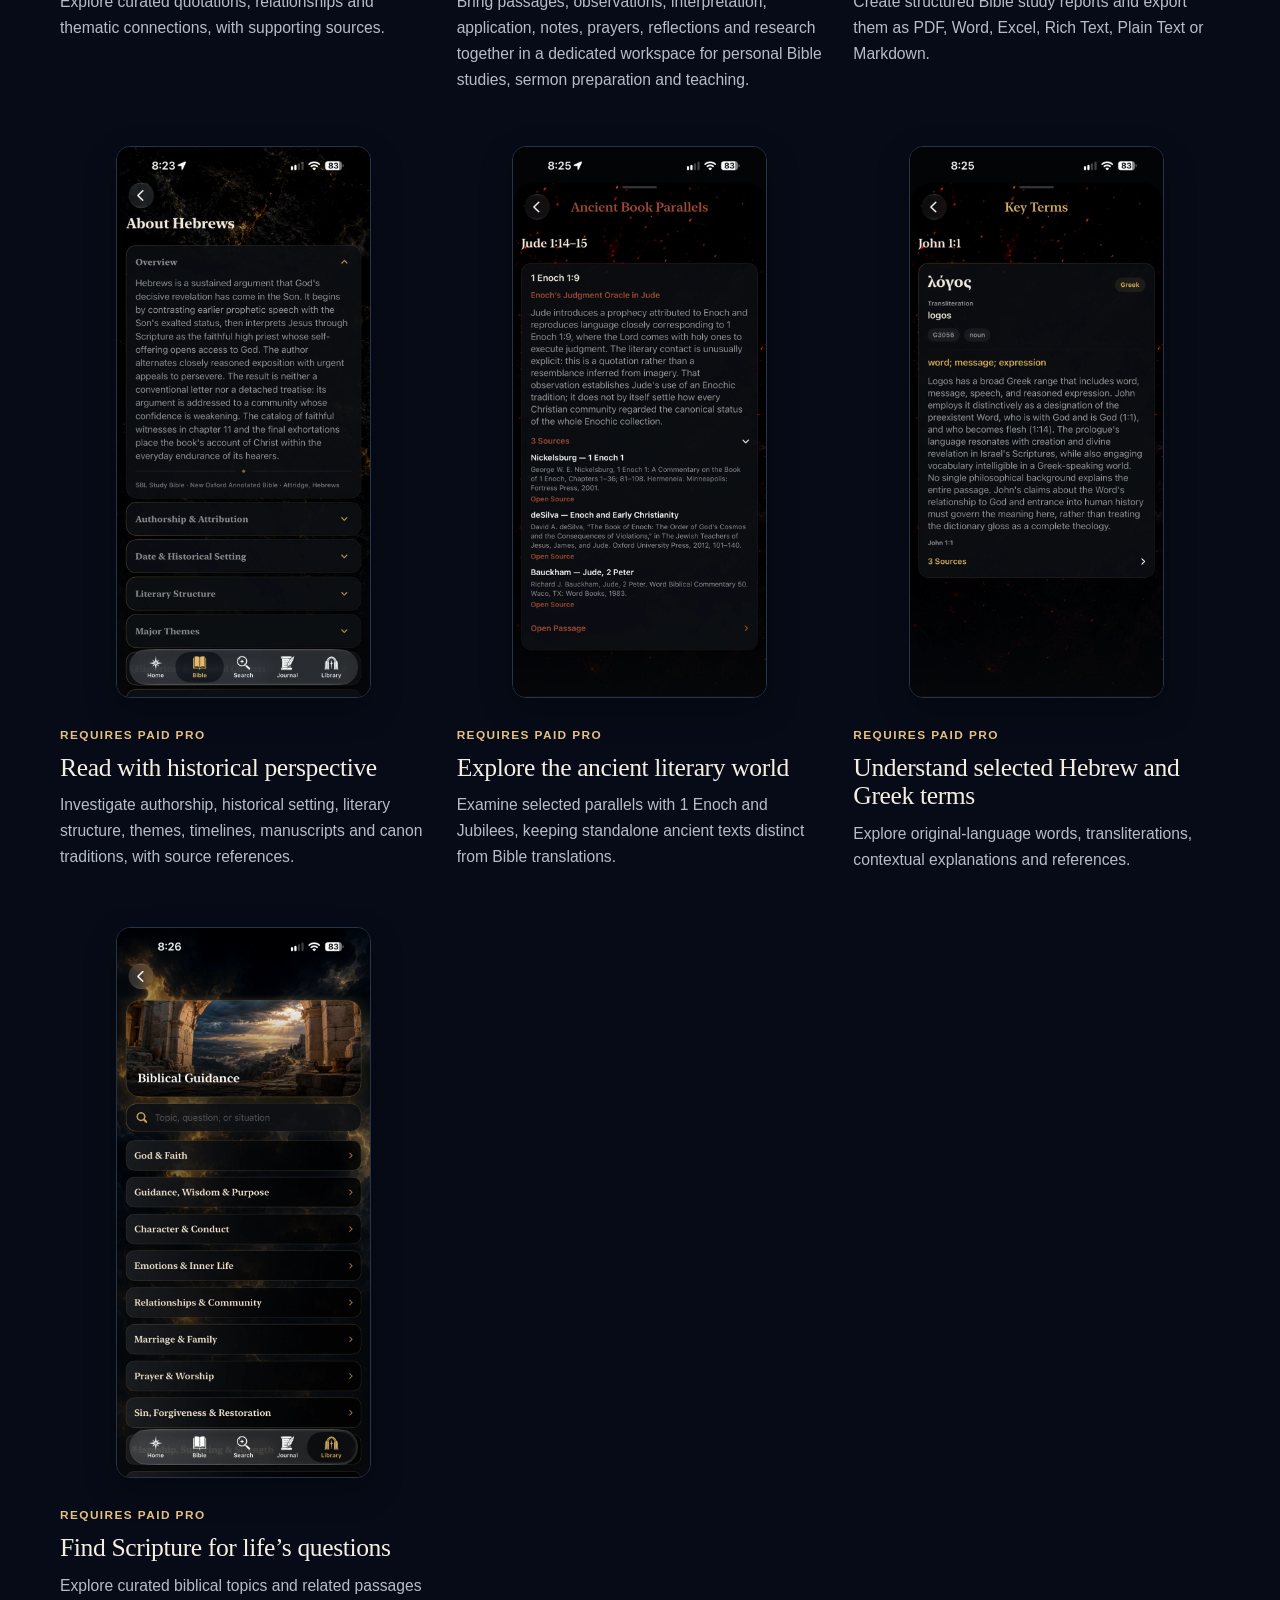
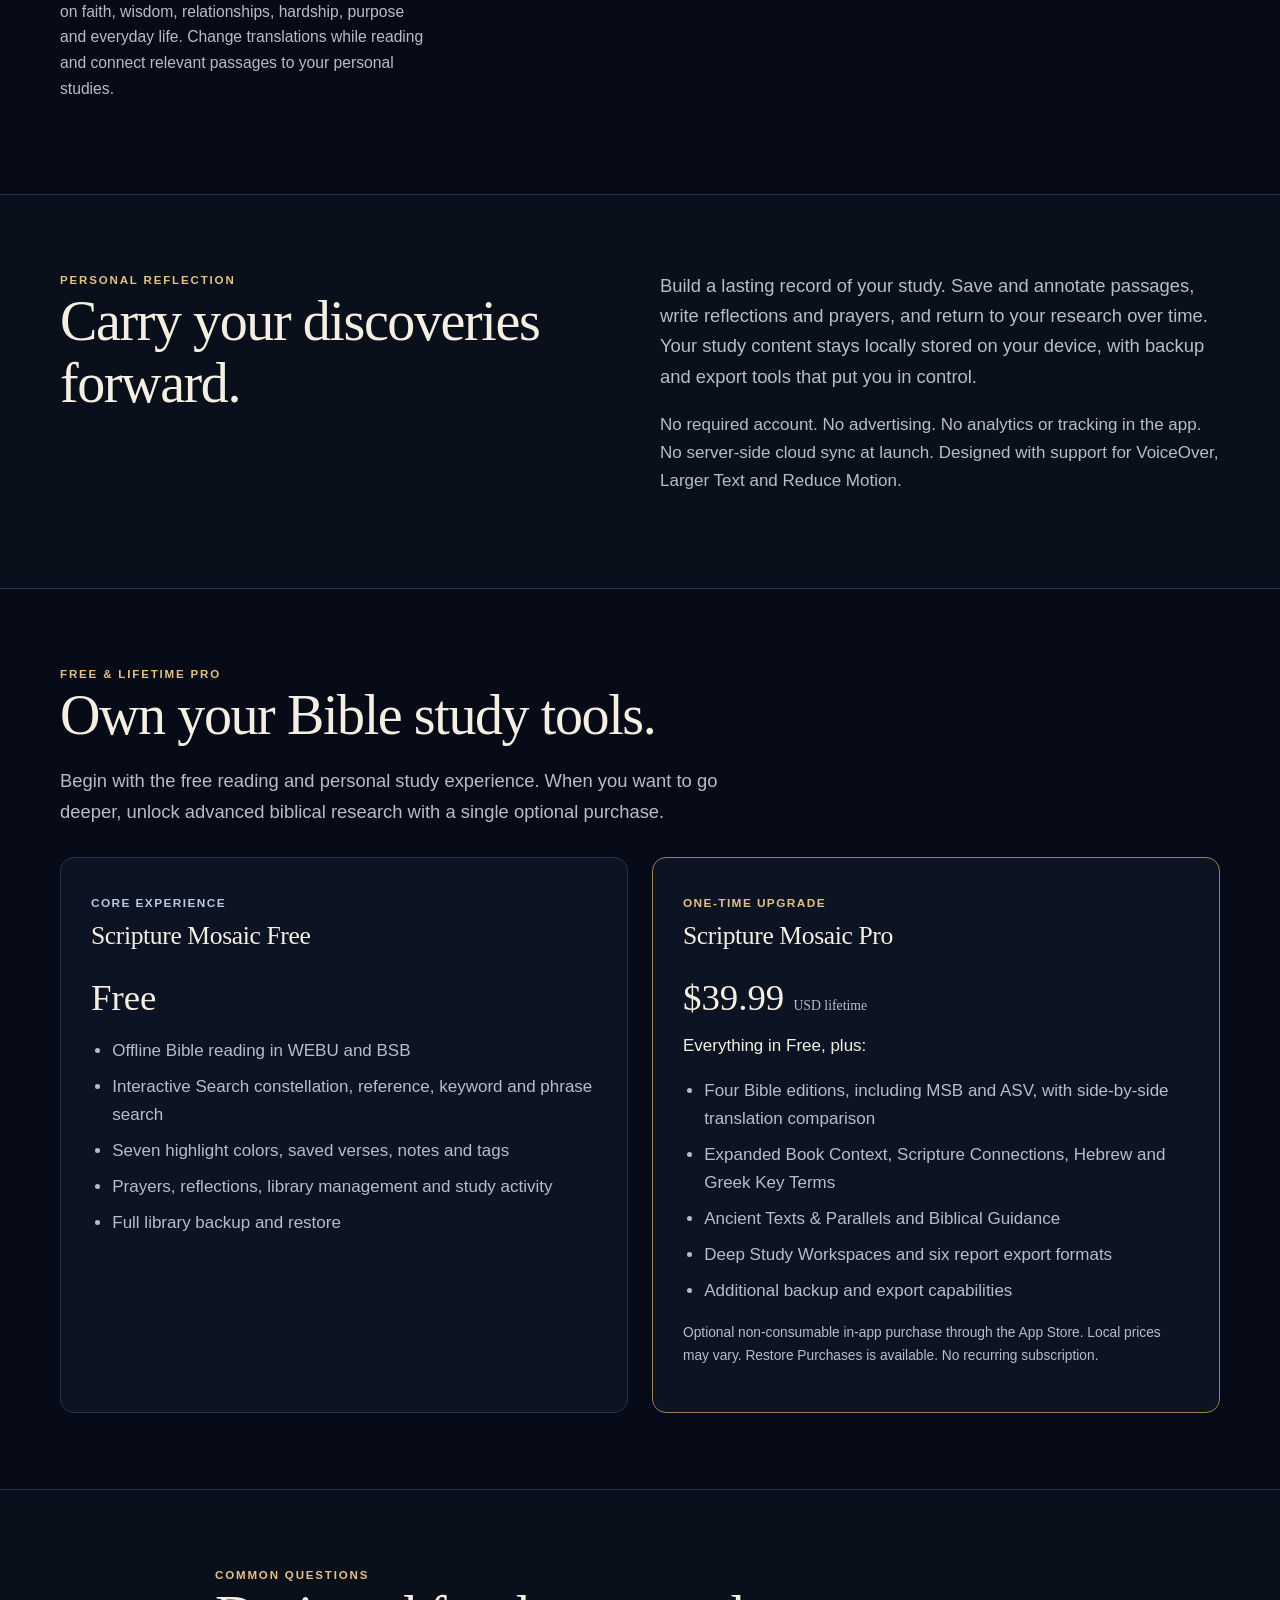
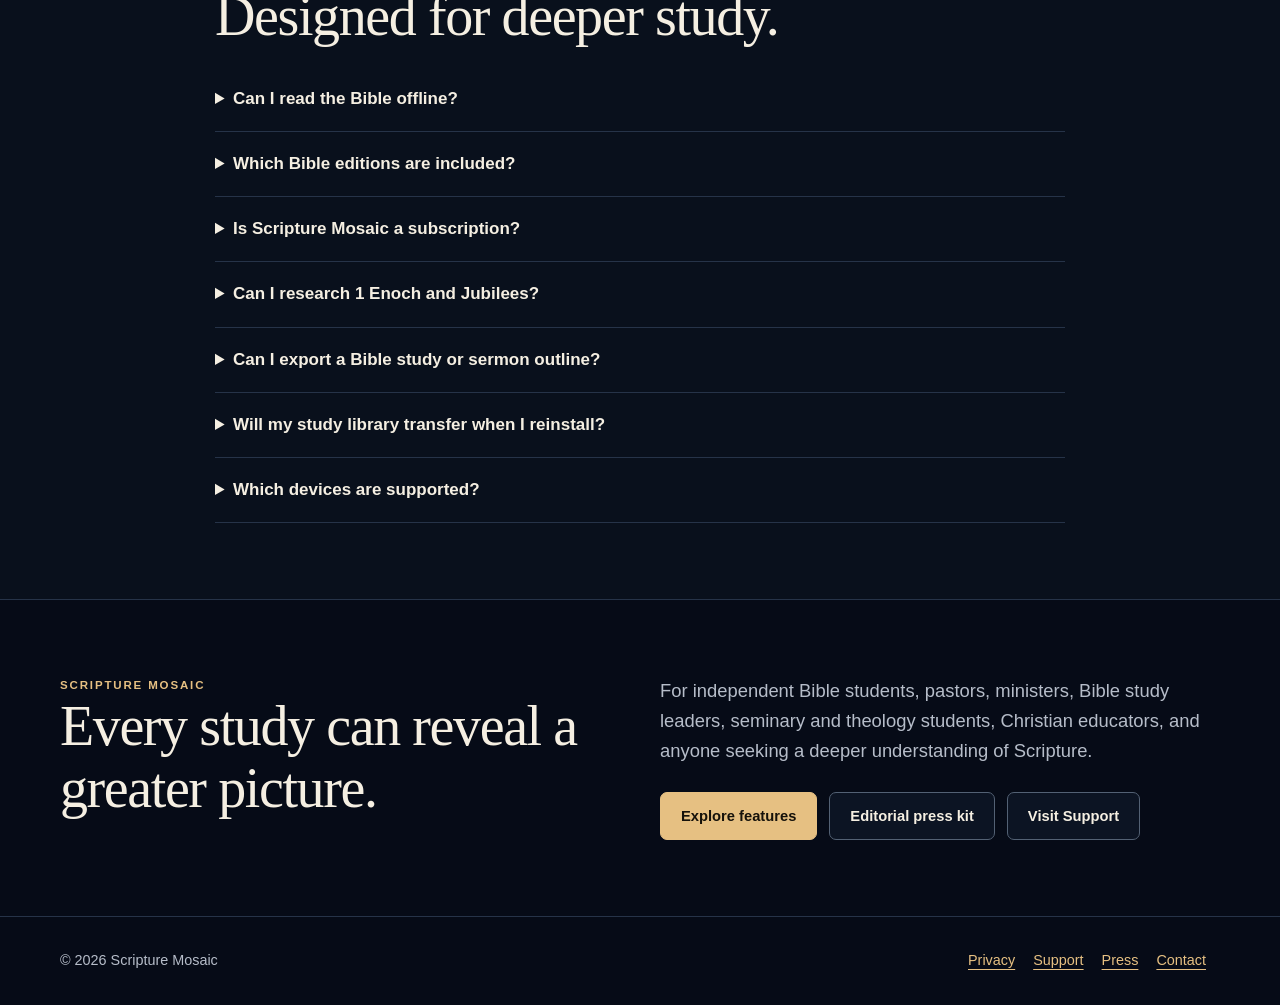
==== commit 67719320: "Integrate cinematic marketing website with approved launch refinements" ====
--- a/index.html
+++ b/index.html
@@ -38,7 +38,8 @@
         <div class="hero-copy">
           <div class="eyebrow">An offline Bible study &amp; research app for iPhone</div>
           <h1>Discover the depth of Scripture.</h1>
-          <p>Read deeply. Trace biblical connections. Explore the historical world of Scripture. Bring every discovery together in a personal study library that grows with you.</p>
+          <p><strong>Read deeply. Research thoroughly. Discover connections. Build understanding.</strong></p>
+          <p>Explore Scripture in context, connect your discoveries, build a lasting study library, and bring your research together in meaningful studies, teaching materials and reports.</p>
           <div class="actions">
             <a class="btn" href="#features">Explore the app</a>
             <a class="btn secondary" href="#pro">Discover Lifetime Pro</a>
@@ -72,7 +73,7 @@
     </section>
 
     <section class="section" id="features">
-      <div class="wrap">
+      <div class="wrap" id="study">
         <div class="eyebrow">Read · Discover · Research</div>
         <h2>More than reading. A place to study.</h2>
         <p class="lede intro">Scripture Mosaic brings Scripture reading, personal annotation, historical research and structured study together in one environment. These screenshots show the actual app experience.</p>
@@ -94,7 +95,7 @@
             <a class="screen" href="/marketing-assets/library.webp" aria-label="View full Library screenshot"><img src="/marketing-assets/library.webp" width="760" height="1652" loading="lazy" alt="Scripture Mosaic Library screen"></a>
             <span class="tier free">Free</span>
             <h3>Build a library that grows with you</h3>
-            <p>Bring saved verses, annotations and study material together. Explore your Scripture coverage and activity, organize collections and revisit past discoveries.</p>
+            <p>Bring saved verses, highlights, notes, tags, prayers and reflections together. Search, filter and organize your collections, explore Scripture coverage, activity and content counts, and revisit past discoveries.</p>
           </article>
           <article class="feature">
             <a class="screen" href="/marketing-assets/scriptureconnections.webp" aria-label="View full Scripture Connections screenshot"><img src="/marketing-assets/scriptureconnections.webp" width="760" height="1652" loading="lazy" alt="Scripture Mosaic Scripture Connections screen"></a>
@@ -106,7 +107,7 @@
             <a class="screen" href="/marketing-assets/studyworkspace.webp" aria-label="View full Deep Study Workspace screenshot"><img src="/marketing-assets/studyworkspace.webp" width="760" height="1652" loading="lazy" alt="Scripture Mosaic Deep Study Workspace screen"></a>
             <span class="tier pro">Requires paid Pro</span>
             <h3>Bring your research together</h3>
-            <p>Organize passages, observations, interpretations, applications and study notes in a dedicated Deep Study Workspace.</p>
+            <p>Bring passages, observations, interpretation, application, notes, prayers, reflections and research together in a dedicated workspace for personal Bible studies, sermon preparation and teaching.</p>
           </article>
           <article class="feature">
             <a class="screen" href="/marketing-assets/deepstudyreport.webp" aria-label="View full Deep Study Report screenshot"><img src="/marketing-assets/deepstudyreport.webp" width="760" height="1652" loading="lazy" alt="Scripture Mosaic Deep Study Report screen"></a>
@@ -118,7 +119,7 @@
             <a class="screen" href="/marketing-assets/bookcontext.webp" aria-label="View full Book Context screenshot"><img src="/marketing-assets/bookcontext.webp" width="760" height="1652" loading="lazy" alt="Scripture Mosaic Book Context screen"></a>
             <span class="tier pro">Requires paid Pro</span>
             <h3>Read with historical perspective</h3>
-            <p>Investigate authorship, historical setting, literary structure, themes, timelines, manuscripts and canon traditions.</p>
+            <p>Investigate authorship, historical setting, literary structure, themes, timelines, manuscripts and canon traditions, with source references.</p>
           </article>
           <article class="feature">
             <a class="screen" href="/marketing-assets/ancientbookparallels.webp" aria-label="View full Ancient Texts &amp; Parallels screenshot"><img src="/marketing-assets/ancientbookparallels.webp" width="760" height="1652" loading="lazy" alt="Scripture Mosaic Ancient Texts and Parallels screen"></a>
@@ -136,7 +137,7 @@
             <a class="screen" href="/marketing-assets/biblicalguidance.webp" aria-label="View full Biblical Guidance screenshot"><img src="/marketing-assets/biblicalguidance.webp" width="760" height="1652" loading="lazy" alt="Scripture Mosaic Biblical Guidance screen"></a>
             <span class="tier pro">Requires paid Pro</span>
             <h3>Find Scripture for life’s questions</h3>
-            <p>Explore curated biblical topics and related passages on faith, wisdom, relationships, hardship and spiritual growth.</p>
+            <p>Explore curated biblical topics and related passages on faith, wisdom, relationships, hardship, purpose and everyday life. Change translations while reading and connect relevant passages to your personal studies.</p>
           </article>
         </div>
       </div>
@@ -150,7 +151,7 @@
         </div>
         <div>
           <p class="lede">Build a lasting record of your study. Save and annotate passages, write reflections and prayers, and return to your research over time. Your study content stays locally stored on your device, with backup and export tools that put you in control.</p>
-          <p class="muted">No required account. No advertising. No tracking in the app. Designed with support for VoiceOver, Larger Text and Reduce Motion.</p>
+          <p class="muted">No required account. No advertising. No analytics or tracking in the app. No server-side cloud sync at launch. Designed with support for VoiceOver, Larger Text and Reduce Motion.</p>
         </div>
       </div>
     </section>
@@ -160,7 +161,7 @@
         <div class="eyebrow">Free &amp; Lifetime Pro</div>
         <h2>Own your Bible study tools.</h2>
         <p class="lede">Begin with the free reading and personal study experience. When you want to go deeper, unlock advanced biblical research with a single optional purchase.</p>
-        <div class="plans">
+        <div class="plans" id="plans">
           <article class="plan">
             <span class="tier free">Core experience</span>
             <h3>Scripture Mosaic Free</h3>
@@ -170,7 +171,7 @@
               <li>Interactive Search constellation, reference, keyword and phrase search</li>
               <li>Seven highlight colors, saved verses, notes and tags</li>
               <li>Prayers, reflections, library management and study activity</li>
-              <li>Core library backup and restore</li>
+              <li>Full library backup and restore</li>
             </ul>
           </article>
           <article class="plan pro">
@@ -212,10 +213,11 @@
           <h2>Every study can reveal a greater picture.</h2>
         </div>
         <div>
-          <p class="lede">For independent Bible students, pastors, teachers, seminary students and anyone seeking a deeper understanding of Scripture.</p>
+          <p class="lede">For independent Bible students, pastors, ministers, Bible study leaders, seminary and theology students, Christian educators, and anyone seeking a deeper understanding of Scripture.</p>
           <div class="actions">
             <a class="btn" href="#features">Explore features</a>
             <a class="btn secondary" href="/press/">Editorial press kit</a>
+            <a class="btn secondary" href="/support/">Visit Support</a>
           </div>
         </div>
       </div>
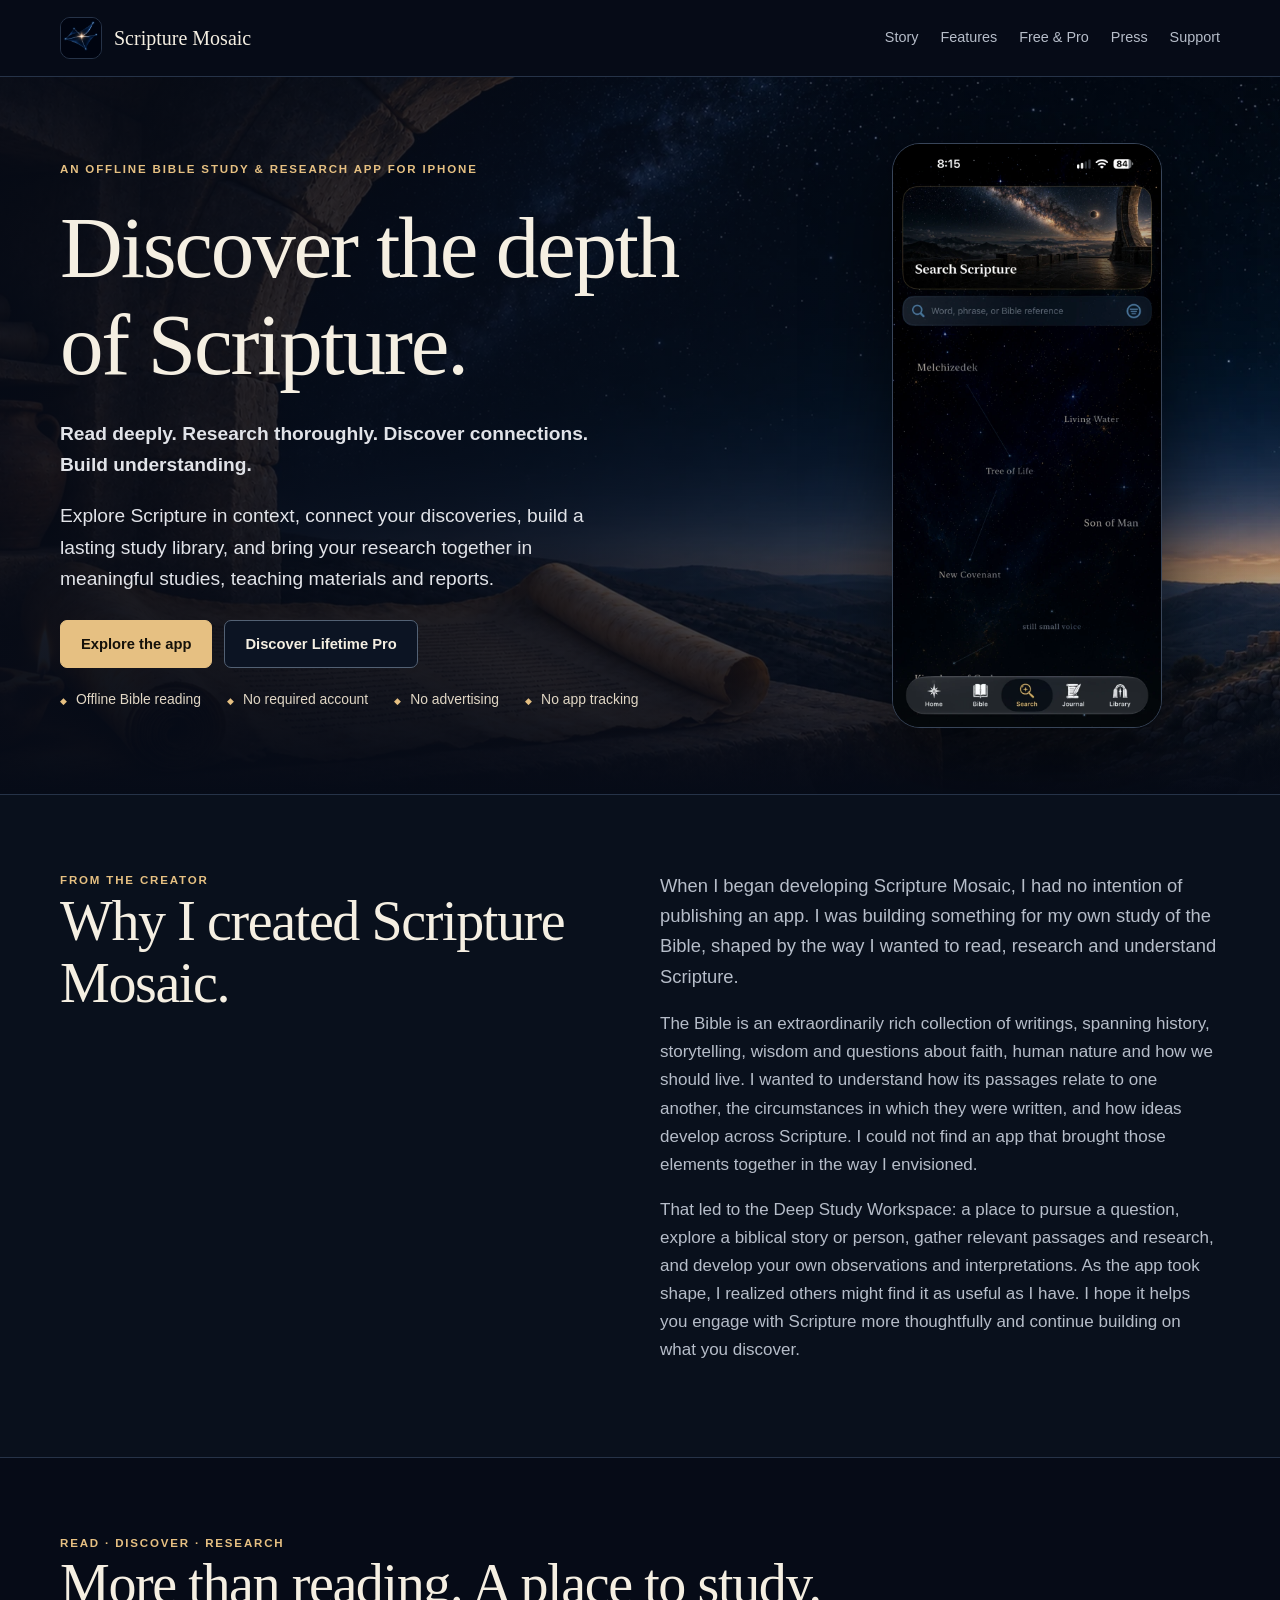
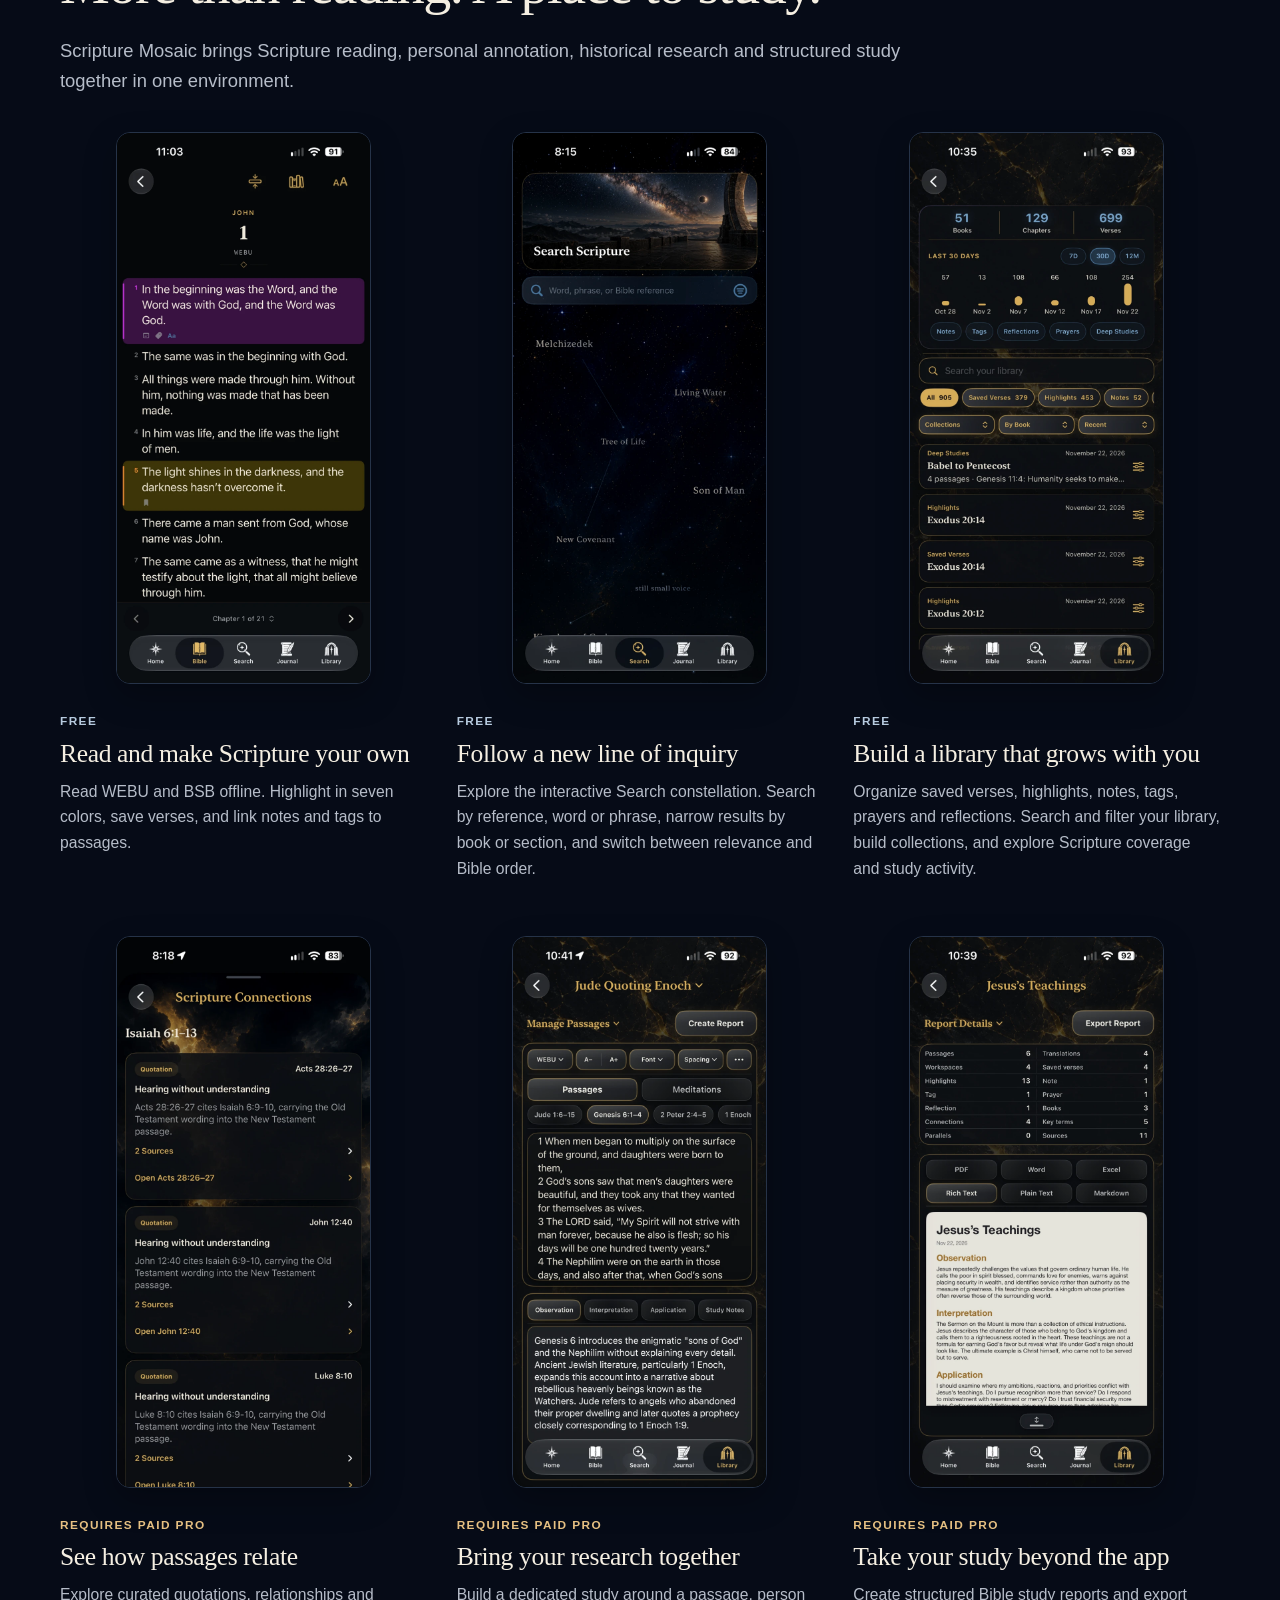
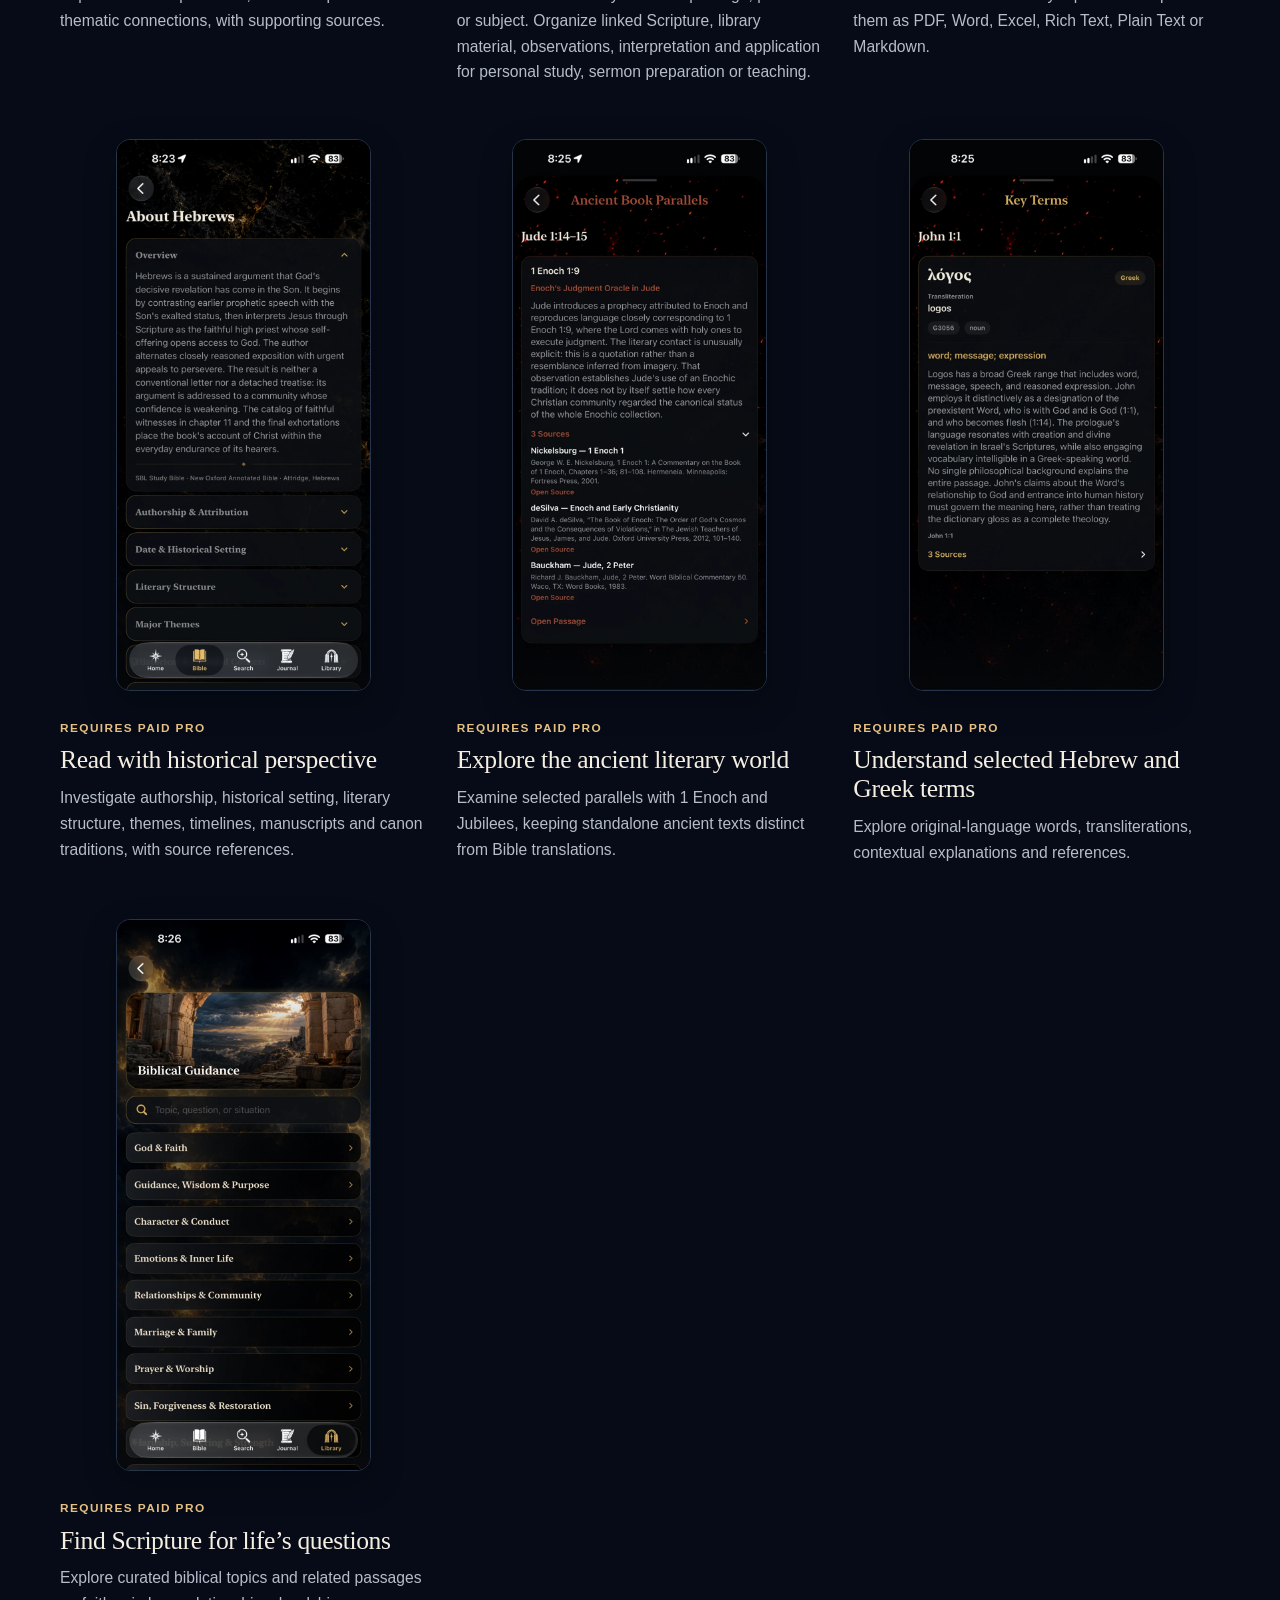
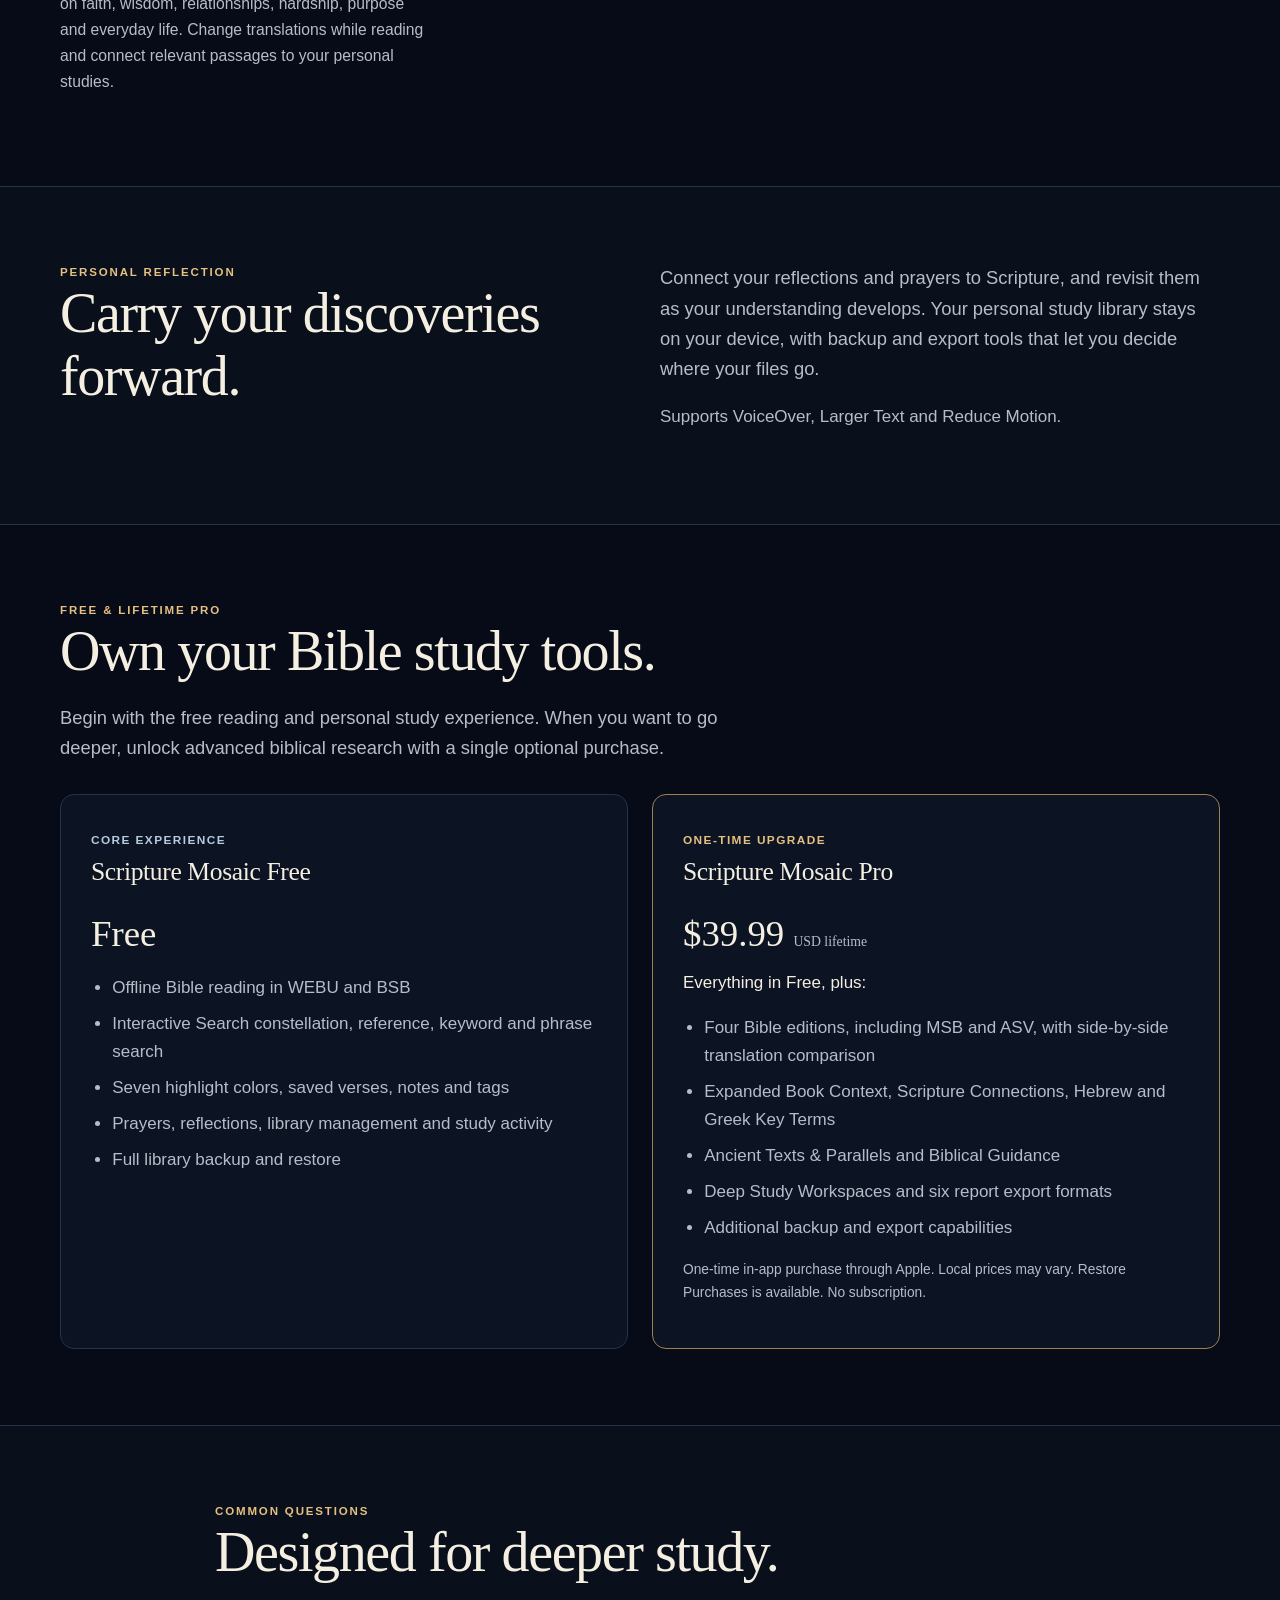
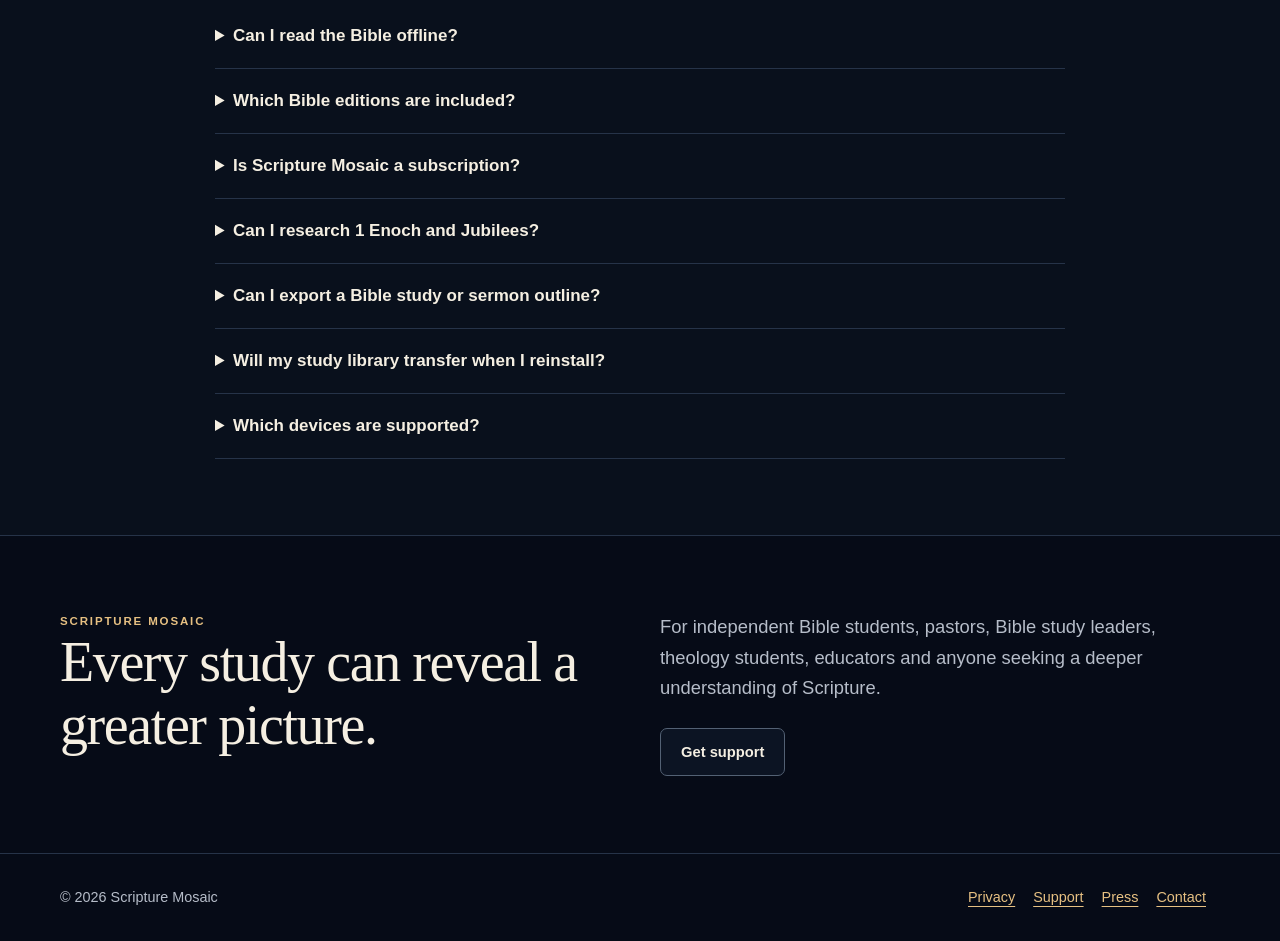
==== commit eed135d8: "Refine website editorial content and unify brand styling" ====
--- a/index.html
+++ b/index.html
@@ -44,7 +44,6 @@
             <a class="btn" href="#features">Explore the app</a>
             <a class="btn secondary" href="#pro">Discover Lifetime Pro</a>
           </div>
-          <p class="status">Coming soon to the App Store · Privacy-minded · No subscription</p>
           <div class="trust">
             <span>Offline Bible reading</span>
             <span>No required account</span>
@@ -61,13 +60,13 @@
     <section class="section alt" id="story">
       <div class="wrap two">
         <div>
-          <div class="eyebrow">Why Scripture Mosaic exists</div>
-          <h2>Built first for my own study.</h2>
-        </div>
-        <div>
-          <p class="lede">Scripture Mosaic did not begin as an app I intended to publish. I originally built it for my own personal use because I wanted a better way to study the Bible and bring my discoveries together in one place.</p>
-          <p class="muted">The Bible is rich in story, history, wisdom and truth, yet most Bible apps stop at reading, searching and basic annotation. I wanted something that could help make reading more meaningful: a place to follow ideas across Scripture, explore historical context, study significant terms, gather notes and passages, and write out my own thoughts as understanding develops over time.</p>
-          <p class="muted">As I kept building and adding features, I realized other people might find the same value in it that I have. That central idea still shapes the whole app: Scripture Mosaic is meant to help you go beyond reading and develop a lasting body of personal study, reflection and biblical research.</p>
+          <div class="eyebrow">From the creator</div>
+          <h2>Why I created Scripture Mosaic.</h2>
+        </div>
+        <div>
+          <p class="lede">When I began developing Scripture Mosaic, I had no intention of publishing an app. I was building something for my own study of the Bible, shaped by the way I wanted to read, research and understand Scripture.</p>
+          <p class="muted">The Bible is an extraordinarily rich collection of writings, spanning history, storytelling, wisdom and questions about faith, human nature and how we should live. I wanted to understand how its passages relate to one another, the circumstances in which they were written, and how ideas develop across Scripture. I could not find an app that brought those elements together in the way I envisioned.</p>
+          <p class="muted">That led to the Deep Study Workspace: a place to pursue a question, explore a biblical story or person, gather relevant passages and research, and develop your own observations and interpretations. As the app took shape, I realized others might find it as useful as I have. I hope it helps you engage with Scripture more thoughtfully and continue building on what you discover.</p>
         </div>
       </div>
     </section>
@@ -76,7 +75,7 @@
       <div class="wrap" id="study">
         <div class="eyebrow">Read · Discover · Research</div>
         <h2>More than reading. A place to study.</h2>
-        <p class="lede intro">Scripture Mosaic brings Scripture reading, personal annotation, historical research and structured study together in one environment. These screenshots show the actual app experience.</p>
+        <p class="lede intro">Scripture Mosaic brings Scripture reading, personal annotation, historical research and structured study together in one environment.</p>
 
         <div class="gallery">
           <article class="feature">
@@ -95,7 +94,7 @@
             <a class="screen" href="/marketing-assets/library.webp" aria-label="View full Library screenshot"><img src="/marketing-assets/library.webp" width="760" height="1652" loading="lazy" alt="Scripture Mosaic Library screen"></a>
             <span class="tier free">Free</span>
             <h3>Build a library that grows with you</h3>
-            <p>Bring saved verses, highlights, notes, tags, prayers and reflections together. Search, filter and organize your collections, explore Scripture coverage, activity and content counts, and revisit past discoveries.</p>
+            <p>Organize saved verses, highlights, notes, tags, prayers and reflections. Search and filter your library, build collections, and explore Scripture coverage and study activity.</p>
           </article>
           <article class="feature">
             <a class="screen" href="/marketing-assets/scriptureconnections.webp" aria-label="View full Scripture Connections screenshot"><img src="/marketing-assets/scriptureconnections.webp" width="760" height="1652" loading="lazy" alt="Scripture Mosaic Scripture Connections screen"></a>
@@ -107,7 +106,7 @@
             <a class="screen" href="/marketing-assets/studyworkspace.webp" aria-label="View full Deep Study Workspace screenshot"><img src="/marketing-assets/studyworkspace.webp" width="760" height="1652" loading="lazy" alt="Scripture Mosaic Deep Study Workspace screen"></a>
             <span class="tier pro">Requires paid Pro</span>
             <h3>Bring your research together</h3>
-            <p>Bring passages, observations, interpretation, application, notes, prayers, reflections and research together in a dedicated workspace for personal Bible studies, sermon preparation and teaching.</p>
+            <p>Build a dedicated study around a passage, person or subject. Organize linked Scripture, library material, observations, interpretation and application for personal study, sermon preparation or teaching.</p>
           </article>
           <article class="feature">
             <a class="screen" href="/marketing-assets/deepstudyreport.webp" aria-label="View full Deep Study Report screenshot"><img src="/marketing-assets/deepstudyreport.webp" width="760" height="1652" loading="lazy" alt="Scripture Mosaic Deep Study Report screen"></a>
@@ -150,8 +149,8 @@
           <h2>Carry your discoveries forward.</h2>
         </div>
         <div>
-          <p class="lede">Build a lasting record of your study. Save and annotate passages, write reflections and prayers, and return to your research over time. Your study content stays locally stored on your device, with backup and export tools that put you in control.</p>
-          <p class="muted">No required account. No advertising. No analytics or tracking in the app. No server-side cloud sync at launch. Designed with support for VoiceOver, Larger Text and Reduce Motion.</p>
+          <p class="lede">Connect your reflections and prayers to Scripture, and revisit them as your understanding develops. Your personal study library stays on your device, with backup and export tools that let you decide where your files go.</p>
+          <p class="muted">Supports VoiceOver, Larger Text and Reduce Motion.</p>
         </div>
       </div>
     </section>
@@ -186,7 +185,7 @@
               <li>Deep Study Workspaces and six report export formats</li>
               <li>Additional backup and export capabilities</li>
             </ul>
-            <p class="small">Optional non-consumable in-app purchase through the App Store. Local prices may vary. Restore Purchases is available. No recurring subscription.</p>
+            <p class="small">One-time in-app purchase through Apple. Local prices may vary. Restore Purchases is available. No subscription.</p>
           </article>
         </div>
       </div>
@@ -196,7 +195,7 @@
       <div class="wrap faq">
         <div class="eyebrow">Common questions</div>
         <h2>Designed for deeper study.</h2>
-        <details><summary>Can I read the Bible offline?</summary><p>Yes. The included Bible editions are available for offline reading. StoreKit transactions and external source websites require connectivity.</p></details>
+        <details><summary>Can I read the Bible offline?</summary><p>Yes. The included Bible editions are available for offline reading. Purchases and external source websites require an internet connection.</p></details>
         <details><summary>Which Bible editions are included?</summary><p>WEBU (World English Bible Updated) and BSB (Berean Standard Bible) are included free. Pro adds MSB and ASV and translation comparison. Included books may differ by edition.</p></details>
         <details><summary>Is Scripture Mosaic a subscription?</summary><p>No. The core experience is free. Scripture Mosaic Pro is an optional one-time lifetime purchase.</p></details>
         <details><summary>Can I research 1 Enoch and Jubilees?</summary><p>Yes, with Pro. Standalone ancient-text editions are presented separately from Bible translations. Their inclusion does not assert a uniform biblical canon across Christian traditions.</p></details>
@@ -213,11 +212,9 @@
           <h2>Every study can reveal a greater picture.</h2>
         </div>
         <div>
-          <p class="lede">For independent Bible students, pastors, ministers, Bible study leaders, seminary and theology students, Christian educators, and anyone seeking a deeper understanding of Scripture.</p>
+          <p class="lede">For independent Bible students, pastors, Bible study leaders, theology students, educators and anyone seeking a deeper understanding of Scripture.</p>
           <div class="actions">
-            <a class="btn" href="#features">Explore features</a>
-            <a class="btn secondary" href="/press/">Editorial press kit</a>
-            <a class="btn secondary" href="/support/">Visit Support</a>
+            <a class="btn secondary" href="/support/">Get support</a>
           </div>
         </div>
       </div>
--- a/marketing.css
+++ b/marketing.css
@@ -1,2 +1,21 @@
 @charset "UTF-8";
-:root{color-scheme:dark;--bg:#060b17;--surface:#0c1423;--text:#f5efe2;--muted:#b6bdc9;--gold:#e6c082;--line:#263348;--max:1160px}*{box-sizing:border-box}html{scroll-behavior:smooth}body{margin:0;background:var(--bg);color:var(--text);font:17px/1.65 -apple-system,BlinkMacSystemFont,"Segoe UI",sans-serif}a{color:var(--gold);text-underline-offset:4px}a:focus-visible,summary:focus-visible{outline:3px solid var(--gold);outline-offset:5px}img{display:block;max-width:100%;height:auto}h1,h2,h3,p{margin-top:0}h1,h2,h3{font-family:Georgia,"Times New Roman",serif;font-weight:normal;line-height:1.12;letter-spacing:-.025em}h1{font-size:clamp(3rem,6.8vw,6rem);margin:20px 0 24px}h2{font-size:clamp(2.05rem,4.5vw,3.5rem);margin-bottom:20px}h3{font-size:1.6rem;letter-spacing:-.015em}p{margin-bottom:1em}.muted,.lede{color:var(--muted)}.lede{font-size:1.15rem;max-width:720px}.wrap{width:min(calc(100% - 48px),var(--max));margin:auto}.eyebrow{text-transform:uppercase;letter-spacing:.16em;font-size:.72rem;font-weight:650;color:var(--gold)}.skip{position:absolute;left:12px;top:-100px;z-index:5;background:#fff;color:#000;padding:12px}.skip:focus{top:12px}header{border-bottom:1px solid var(--line);background:#060b17}nav{min-height:76px;display:flex;gap:24px;align-items:center;justify-content:space-between;padding-block:10px}.brand{display:flex;align-items:center;gap:12px;text-decoration:none;color:var(--text);font:1.25rem Georgia,serif}.brand img{width:42px;height:42px;border-radius:10px;border:1px solid #263348}.navlinks{display:flex;gap:22px;align-items:center;flex-wrap:wrap}.navlinks a{font-size:.9rem;color:var(--muted);text-decoration:none}.navlinks a:hover{color:var(--text)}.hero{position:relative;isolation:isolate;overflow:hidden;border-bottom:1px solid var(--line);background:var(--bg)}.hero-art{position:absolute;inset:0;width:100%;height:100%;object-fit:cover;object-position:40% 60%;z-index:-2}.hero:after{content:"";position:absolute;inset:0;z-index:-1;background:linear-gradient(90deg,rgba(6,11,23,.91) 0%,rgba(6,11,23,.82) 35%,rgba(6,11,23,.24) 100%),linear-gradient(0deg,#060b17 0%,transparent 35%)}.hero-inner{min-height:650px;display:grid;grid-template-columns:1.2fr .65fr;gap:64px;align-items:center;padding-block:66px}.hero-copy{max-width:680px}.hero-copy p{font-size:1.2rem;color:#e1e3e8;max-width:550px}.hero-phone{width:min(100%,270px);justify-self:center;border:1px solid #384559;border-radius:28px;overflow:hidden;box-shadow:0 24px 80px #0009;background:#04070b}.hero-phone img{width:100%}.actions{display:flex;flex-wrap:wrap;gap:12px;align-items:center;margin-top:25px}.btn{display:inline-flex;align-items:center;justify-content:center;min-height:48px;border:1px solid var(--gold);border-radius:7px;background:var(--gold);color:#15110a;padding:10px 20px;text-decoration:none;font-weight:650;font-size:.92rem}.btn.secondary{background:#0c1423;color:var(--text);border-color:#536174}.small{font-size:.86rem;color:var(--muted)}.trust{display:flex;flex-wrap:wrap;gap:10px 26px;padding-top:20px;font-size:.87rem;color:#e1d7c5}.trust span:before{content:"◆";color:var(--gold);font-size:.65em;margin-right:9px}.section{padding-block:76px;border-bottom:1px solid var(--line)}.section.alt{background:#09101c}.intro{max-width:850px}.gallery{display:grid;grid-template-columns:repeat(3,minmax(0,1fr));gap:38px 30px;margin-top:36px}.feature{min-width:0}.screen{display:block;background:#03060c;border:1px solid #263348;border-radius:14px;overflow:hidden;max-width:255px;margin:0 auto 22px;box-shadow:0 12px 32px #0004}.screen img{width:100%}.tier{display:inline-block;color:var(--gold);font-size:.74rem;font-weight:700;text-transform:uppercase;letter-spacing:.12em;margin:0 0 8px}.tier.free{color:#b7cbdf}.feature p{font-size:.98rem;color:var(--muted)}.feature h3{margin-bottom:10px}.plans{display:grid;grid-template-columns:1fr 1fr;gap:24px;margin-top:30px}.plan{border:1px solid var(--line);border-radius:14px;padding:30px;background:var(--surface)}.plan.pro{border-color:#9d8051}.price{font-size:2.3rem;font-family:Georgia,serif;line-height:1.2;margin:12px 0}.plan ul{padding-left:1.25em;color:var(--muted)}.plan li+li{margin-top:8px}.two{display:grid;grid-template-columns:1fr 1fr;gap:40px;align-items:start}.faq{max-width:850px}.faq details{border-bottom:1px solid var(--line);padding:18px 0}.faq summary{cursor:pointer;font-weight:650}.faq details p{color:var(--muted);padding-top:10px;margin-bottom:0}footer{padding:32px 0;color:var(--muted);font-size:.9rem}.footer{display:flex;gap:18px;justify-content:space-between;flex-wrap:wrap}.footer a{margin-right:14px}.press-art{border-radius:10px;border:1px solid var(--line);margin:24px 0}.press-grid{display:grid;grid-template-columns:1fr 1fr;gap:24px}.press-grid article{background:var(--surface);border:1px solid var(--line);border-radius:10px;padding:24px}code{overflow-wrap:anywhere}.status{color:var(--gold);font-size:.9rem;margin-top:14px}.download-slot[hidden]{display:none}.download-slot img{height:48px;width:auto}.screen:hover{border-color:#af9263}@media(max-width:800px){.hero-inner{grid-template-columns:1fr 220px;gap:26px;min-height:570px}.gallery{grid-template-columns:repeat(2,minmax(0,1fr));gap:30px 22px}.hero:after{background:linear-gradient(90deg,rgba(6,11,23,.94),rgba(6,11,23,.55)),linear-gradient(0deg,#060b17,transparent 40%)}.section{padding-block:54px}}@media(max-width:560px){.wrap{width:calc(100% - 32px)}nav{align-items:flex-start;flex-direction:column;gap:7px;padding-block:12px}.navlinks{gap:14px}.hero-inner{grid-template-columns:1fr;gap:28px;padding-block:48px;min-height:0}.hero-phone{width:200px}.hero-art{object-position:35% center}.hero-copy p{font-size:1.05rem}.hero:after{background:linear-gradient(180deg,rgba(6,11,23,.73),rgba(6,11,23,.92) 53%,#060b17 100%)}.gallery{grid-template-columns:repeat(2,minmax(0,1fr));gap:26px 14px}.feature h3{font-size:1.22rem}.feature p{font-size:.88rem;line-height:1.55}.screen{border-radius:9px;margin-bottom:14px}.plans,.two,.press-grid{grid-template-columns:1fr}.plan{padding:22px}.section{padding-block:42px}.trust{gap:8px 15px}}@media(prefers-reduced-motion:reduce){html{scroll-behavior:auto}}+:root{color-scheme:dark;--bg:#060b17;--surface:#0c1423;--text:#f5efe2;--muted:#b6bdc9;--gold:#e6c082;--line:#263348;--max:1160px}*{box-sizing:border-box}html{scroll-behavior:smooth}body{margin:0;background:var(--bg);color:var(--text);font:17px/1.65 -apple-system,BlinkMacSystemFont,"Segoe UI",sans-serif}a{color:var(--gold);text-underline-offset:4px}a:focus-visible,summary:focus-visible{outline:3px solid var(--gold);outline-offset:5px}img{display:block;max-width:100%;height:auto}h1,h2,h3,p{margin-top:0}h1,h2,h3{font-family:Georgia,"Times New Roman",serif;font-weight:normal;line-height:1.12;letter-spacing:-.025em}h1{font-size:clamp(3rem,6.8vw,6rem);margin:20px 0 24px}h2{font-size:clamp(2.05rem,4.5vw,3.5rem);margin-bottom:20px}h3{font-size:1.6rem;letter-spacing:-.015em}p{margin-bottom:1em}.muted,.lede{color:var(--muted)}.lede{font-size:1.15rem;max-width:720px}.wrap{width:min(calc(100% - 48px),var(--max));margin:auto}.eyebrow{text-transform:uppercase;letter-spacing:.16em;font-size:.72rem;font-weight:650;color:var(--gold)}.skip{position:absolute;left:12px;top:-100px;z-index:5;background:#fff;color:#000;padding:12px}.skip:focus{top:12px}header{border-bottom:1px solid var(--line);background:#060b17}nav{min-height:76px;display:flex;gap:24px;align-items:center;justify-content:space-between;padding-block:10px}.brand{display:flex;align-items:center;gap:12px;text-decoration:none;color:var(--text);font:1.25rem Georgia,serif}.brand img{width:42px;height:42px;border-radius:10px;border:1px solid #263348}.navlinks{display:flex;gap:22px;align-items:center;flex-wrap:wrap}.navlinks a{font-size:.9rem;color:var(--muted);text-decoration:none}.navlinks a:hover{color:var(--text)}.hero{position:relative;isolation:isolate;overflow:hidden;border-bottom:1px solid var(--line);background:var(--bg)}.hero-art{position:absolute;inset:0;width:100%;height:100%;object-fit:cover;object-position:40% 60%;z-index:-2}.hero:after{content:"";position:absolute;inset:0;z-index:-1;background:linear-gradient(90deg,rgba(6,11,23,.91) 0%,rgba(6,11,23,.82) 35%,rgba(6,11,23,.24) 100%),linear-gradient(0deg,#060b17 0%,transparent 35%)}.hero-inner{min-height:650px;display:grid;grid-template-columns:1.2fr .65fr;gap:64px;align-items:center;padding-block:66px}.hero-copy{max-width:680px}.hero-copy p{font-size:1.2rem;color:#e1e3e8;max-width:550px}.hero-phone{width:min(100%,270px);justify-self:center;border:1px solid #384559;border-radius:28px;overflow:hidden;box-shadow:0 24px 80px #0009;background:#04070b}.hero-phone img{width:100%}.actions{display:flex;flex-wrap:wrap;gap:12px;align-items:center;margin-top:25px}.btn{display:inline-flex;align-items:center;justify-content:center;min-height:48px;border:1px solid var(--gold);border-radius:7px;background:var(--gold);color:#15110a;padding:10px 20px;text-decoration:none;font-weight:650;font-size:.92rem}.btn.secondary{background:#0c1423;color:var(--text);border-color:#536174}.small{font-size:.86rem;color:var(--muted)}.trust{display:flex;flex-wrap:wrap;gap:10px 26px;padding-top:20px;font-size:.87rem;color:#e1d7c5}.trust span:before{content:"◆";color:var(--gold);font-size:.65em;margin-right:9px}.section{padding-block:76px;border-bottom:1px solid var(--line)}.section.alt{background:#09101c}.intro{max-width:850px}.gallery{display:grid;grid-template-columns:repeat(3,minmax(0,1fr));gap:38px 30px;margin-top:36px}.feature{min-width:0}.screen{display:block;background:#03060c;border:1px solid #263348;border-radius:14px;overflow:hidden;max-width:255px;margin:0 auto 22px;box-shadow:0 12px 32px #0004}.screen img{width:100%}.tier{display:inline-block;color:var(--gold);font-size:.74rem;font-weight:700;text-transform:uppercase;letter-spacing:.12em;margin:0 0 8px}.tier.free{color:#b7cbdf}.feature p{font-size:.98rem;color:var(--muted)}.feature h3{margin-bottom:10px}.plans{display:grid;grid-template-columns:1fr 1fr;gap:24px;margin-top:30px}.plan{border:1px solid var(--line);border-radius:14px;padding:30px;background:var(--surface)}.plan.pro{border-color:#9d8051}.price{font-size:2.3rem;font-family:Georgia,serif;line-height:1.2;margin:12px 0}.plan ul{padding-left:1.25em;color:var(--muted)}.plan li+li{margin-top:8px}.two{display:grid;grid-template-columns:1fr 1fr;gap:40px;align-items:start}.faq{max-width:850px}.faq details{border-bottom:1px solid var(--line);padding:18px 0}.faq summary{cursor:pointer;font-weight:650}.faq details p{color:var(--muted);padding-top:10px;margin-bottom:0}footer{padding:32px 0;color:var(--muted);font-size:.9rem}.footer{display:flex;gap:18px;justify-content:space-between;flex-wrap:wrap}.footer a{margin-right:14px}.press-art{border-radius:10px;border:1px solid var(--line);margin:24px 0}.press-grid{display:grid;grid-template-columns:1fr 1fr;gap:24px}.press-grid article{background:var(--surface);border:1px solid var(--line);border-radius:10px;padding:24px}code{overflow-wrap:anywhere}.status{color:var(--gold);font-size:.9rem;margin-top:14px}.download-slot[hidden]{display:none}.download-slot img{height:48px;width:auto}.screen:hover{border-color:#af9263}@media(max-width:800px){.hero-inner{grid-template-columns:1fr 220px;gap:26px;min-height:570px}.gallery{grid-template-columns:repeat(2,minmax(0,1fr));gap:30px 22px}.hero:after{background:linear-gradient(90deg,rgba(6,11,23,.94),rgba(6,11,23,.55)),linear-gradient(0deg,#060b17,transparent 40%)}.section{padding-block:54px}}@media(max-width:560px){.wrap{width:calc(100% - 32px)}nav{align-items:flex-start;flex-direction:column;gap:7px;padding-block:12px}.navlinks{gap:14px}.hero-inner{grid-template-columns:1fr;gap:28px;padding-block:48px;min-height:0}.hero-phone{width:200px}.hero-art{object-position:35% center}.hero-copy p{font-size:1.05rem}.hero:after{background:linear-gradient(180deg,rgba(6,11,23,.73),rgba(6,11,23,.92) 53%,#060b17 100%)}.gallery{grid-template-columns:repeat(2,minmax(0,1fr));gap:26px 14px}.feature h3{font-size:1.22rem}.feature p{font-size:.88rem;line-height:1.55}.screen{border-radius:9px;margin-bottom:14px}.plans,.two,.press-grid{grid-template-columns:1fr}.plan{padding:22px}.section{padding-block:42px}.trust{gap:8px 15px}}@media(prefers-reduced-motion:reduce){html{scroll-behavior:auto}}
+
+/* Supporting pages share the marketing theme; existing policy and support copy retained. */
+.utility-page{min-height:100vh}
+.utility-page .page-head{padding-block:76px 40px}
+.utility-page .page-head h1{font-size:clamp(2.65rem,5.6vw,4.5rem);margin-block:18px 20px}
+.utility-page .buttons{display:flex;flex-wrap:wrap;gap:12px;margin-top:24px}
+.utility-page main>section{padding-block:56px;border-bottom:1px solid var(--line)}
+.utility-page .support{display:grid;grid-template-columns:repeat(2,minmax(0,1fr));gap:24px}
+.utility-page .card{min-width:0;padding:26px;border:1px solid var(--line);border-radius:14px;background:var(--surface)}
+.utility-page .card h3{margin-bottom:12px}
+.utility-page .card p{color:var(--muted);margin-bottom:0}
+.utility-page .band{background:#09101c;border-top:1px solid var(--line)}
+.utility-page .prose{max-width:850px;padding-bottom:76px;overflow-wrap:anywhere}
+.utility-page .prose h2{font-size:clamp(1.55rem,3vw,2rem);margin:38px 0 14px}
+.utility-page .prose p{color:var(--muted)}
+.utility-page .notice{border:1px solid #536174;background:var(--surface);border-radius:14px;padding:22px;color:var(--text)}
+.utility-page .email{overflow-wrap:anywhere}
+.utility-page footer{border-top:1px solid var(--line)}
+@media(max-width:560px){.utility-page .page-head{padding-block:44px 24px}.utility-page main>section{padding-block:32px}.utility-page .support{grid-template-columns:1fr;gap:16px}.utility-page .card{padding:20px}.utility-page .prose{padding-bottom:42px}}
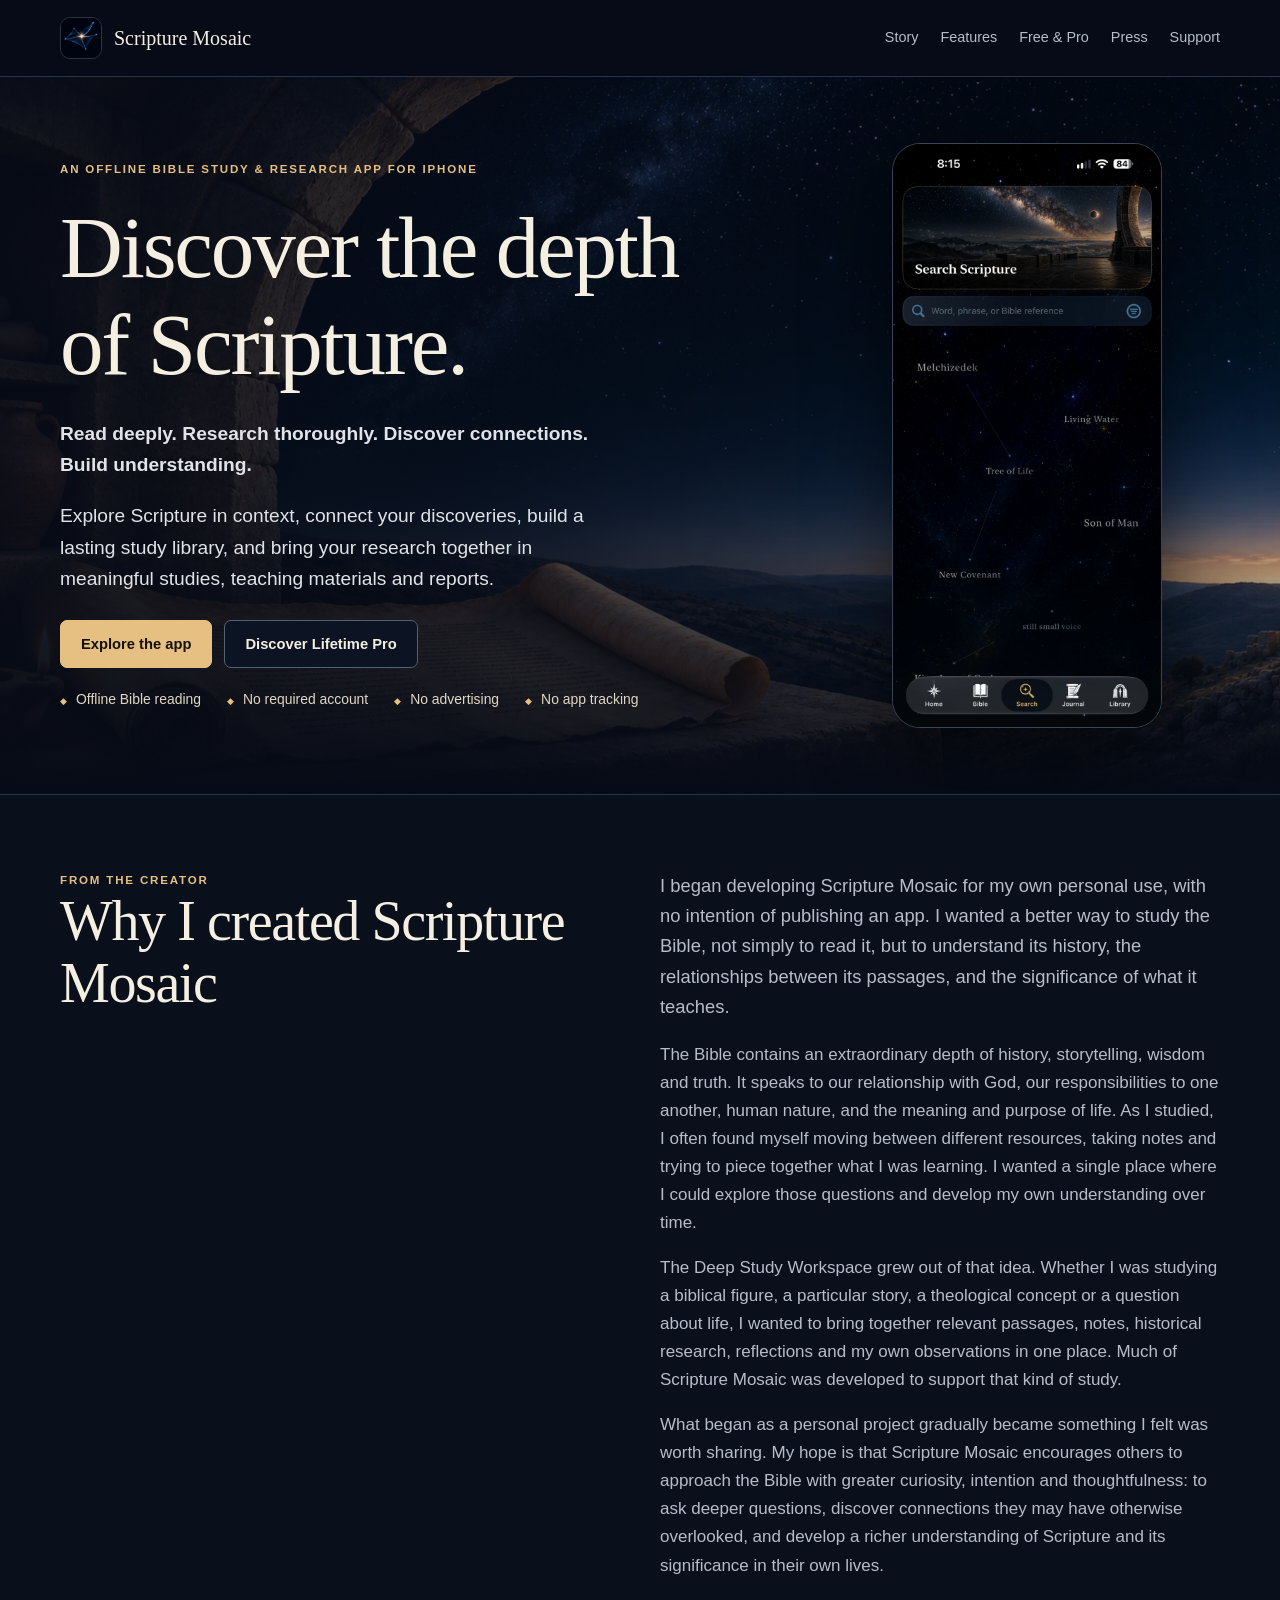
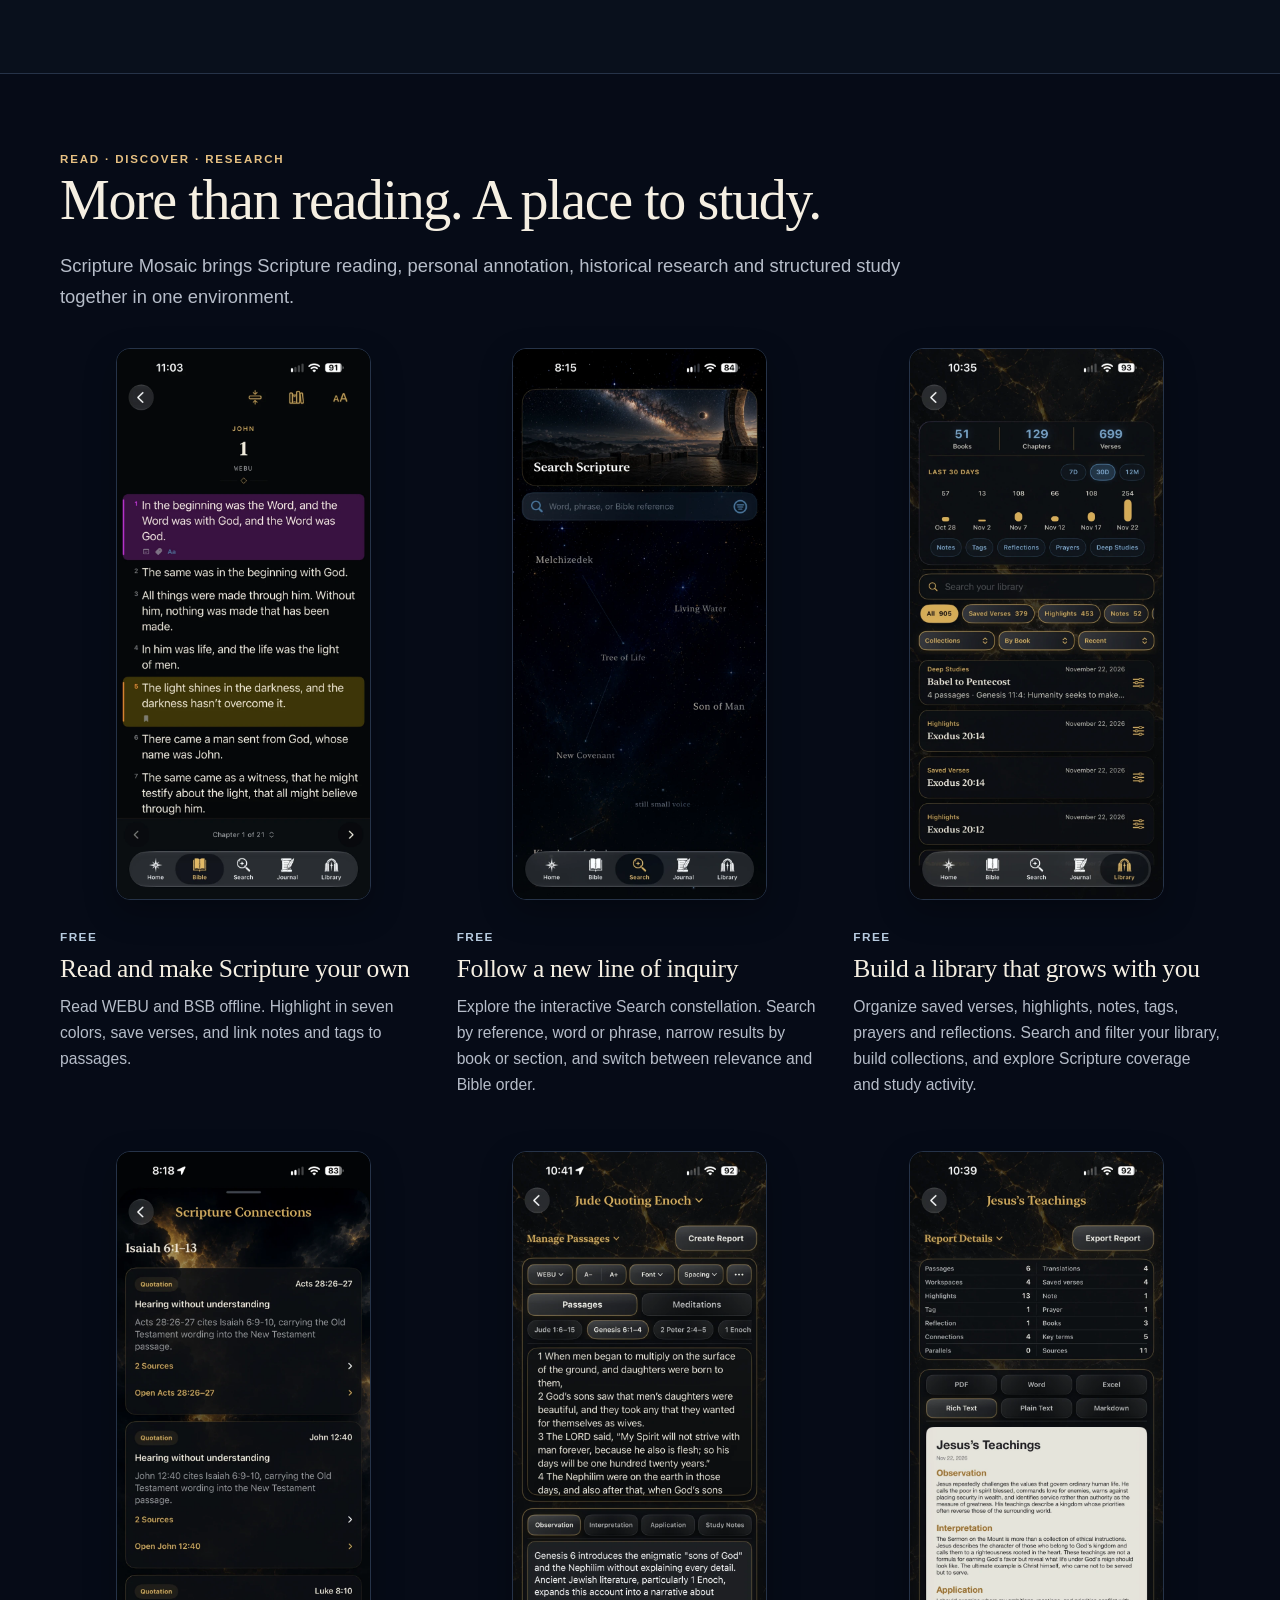
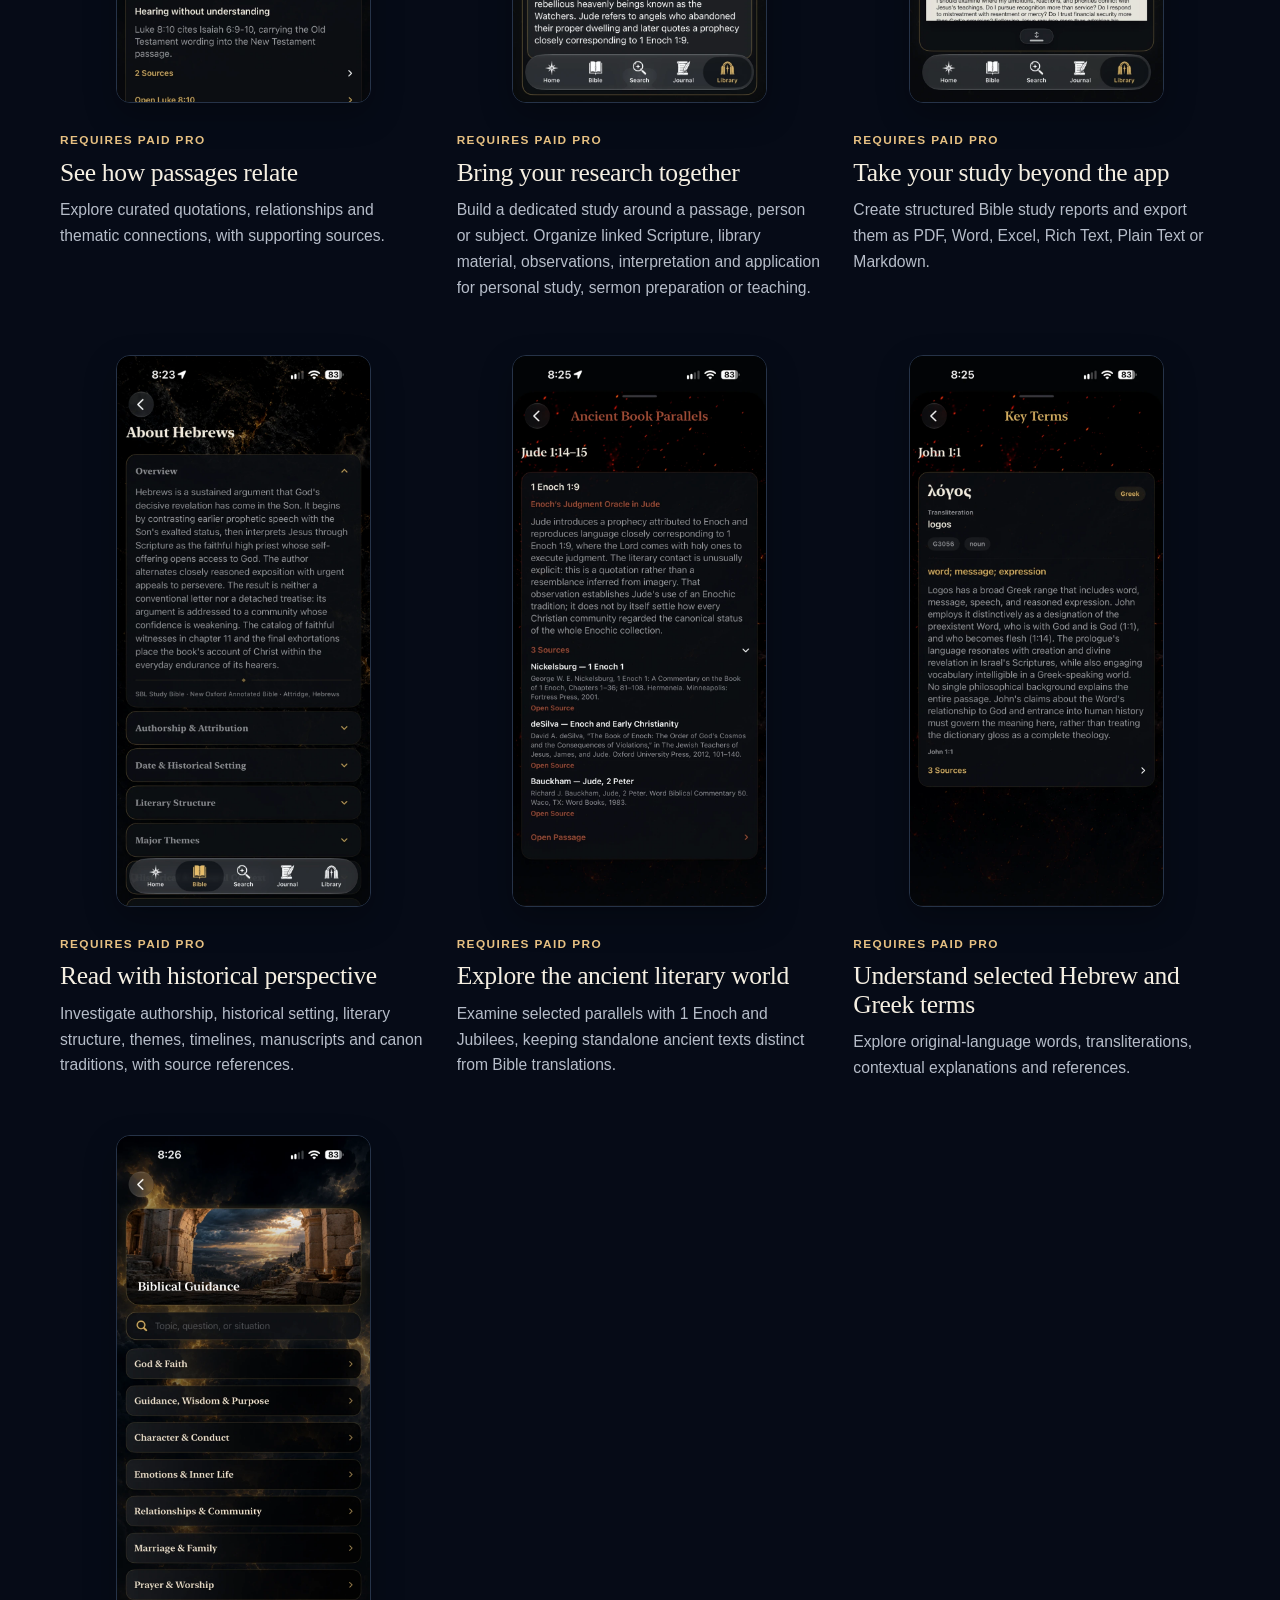
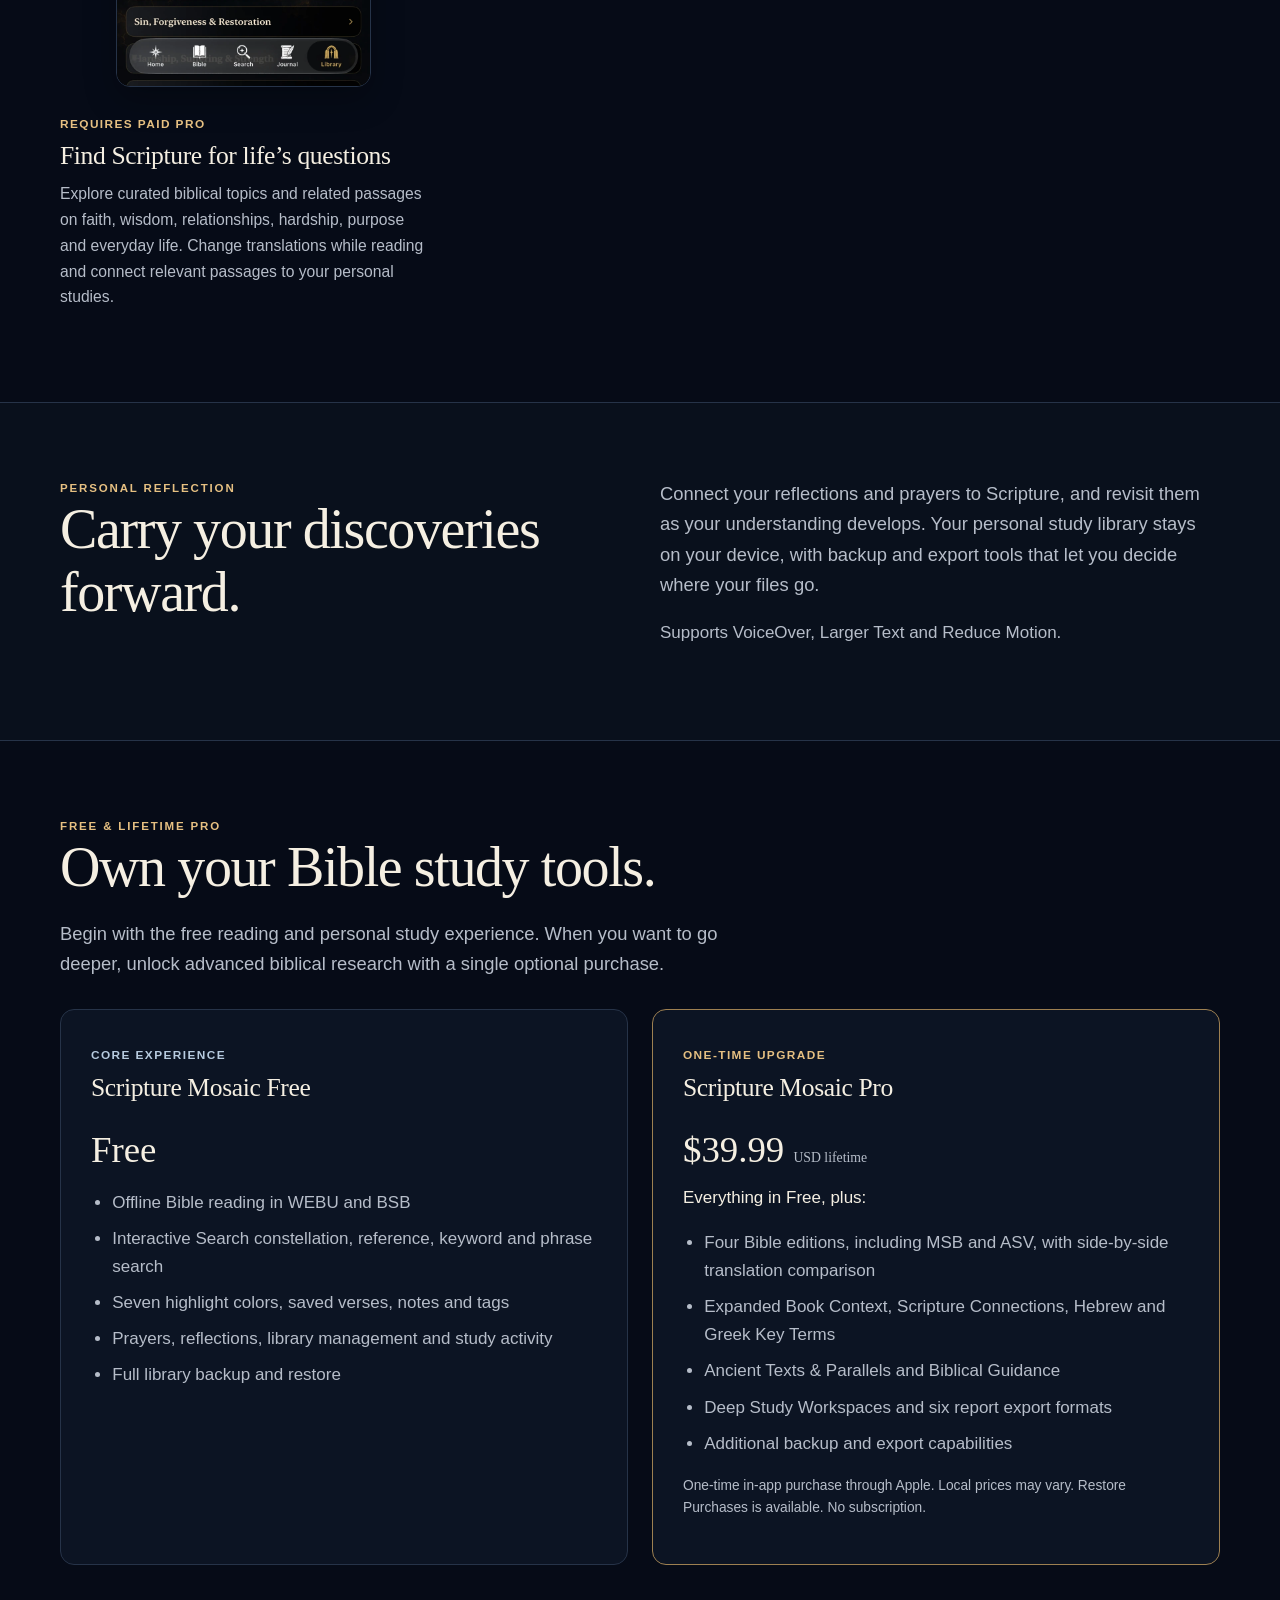
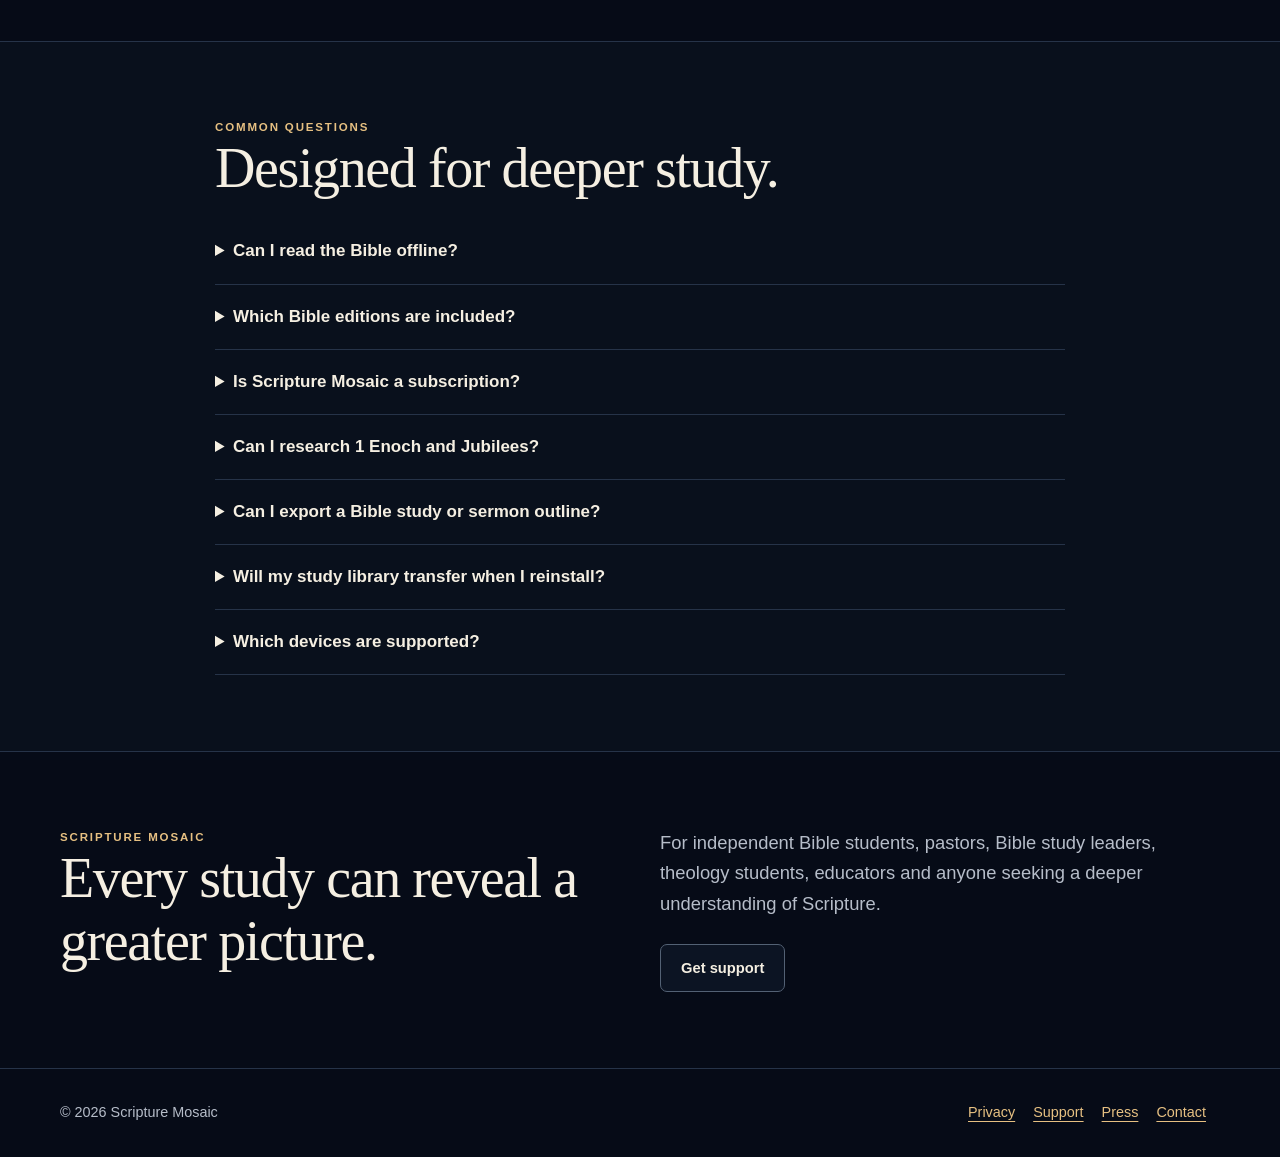
==== commit 943ac6bd: "Finalize creator story and simplify privacy policy" ====
--- a/index.html
+++ b/index.html
@@ -61,12 +61,13 @@
       <div class="wrap two">
         <div>
           <div class="eyebrow">From the creator</div>
-          <h2>Why I created Scripture Mosaic.</h2>
-        </div>
-        <div>
-          <p class="lede">When I began developing Scripture Mosaic, I had no intention of publishing an app. I was building something for my own study of the Bible, shaped by the way I wanted to read, research and understand Scripture.</p>
-          <p class="muted">The Bible is an extraordinarily rich collection of writings, spanning history, storytelling, wisdom and questions about faith, human nature and how we should live. I wanted to understand how its passages relate to one another, the circumstances in which they were written, and how ideas develop across Scripture. I could not find an app that brought those elements together in the way I envisioned.</p>
-          <p class="muted">That led to the Deep Study Workspace: a place to pursue a question, explore a biblical story or person, gather relevant passages and research, and develop your own observations and interpretations. As the app took shape, I realized others might find it as useful as I have. I hope it helps you engage with Scripture more thoughtfully and continue building on what you discover.</p>
+          <h2>Why I created Scripture Mosaic</h2>
+        </div>
+        <div>
+          <p class="lede">I began developing Scripture Mosaic for my own personal use, with no intention of publishing an app. I wanted a better way to study the Bible, not simply to read it, but to understand its history, the relationships between its passages, and the significance of what it teaches.</p>
+          <p class="muted">The Bible contains an extraordinary depth of history, storytelling, wisdom and truth. It speaks to our relationship with God, our responsibilities to one another, human nature, and the meaning and purpose of life. As I studied, I often found myself moving between different resources, taking notes and trying to piece together what I was learning. I wanted a single place where I could explore those questions and develop my own understanding over time.</p>
+          <p class="muted">The Deep Study Workspace grew out of that idea. Whether I was studying a biblical figure, a particular story, a theological concept or a question about life, I wanted to bring together relevant passages, notes, historical research, reflections and my own observations in one place. Much of Scripture Mosaic was developed to support that kind of study.</p>
+          <p class="muted">What began as a personal project gradually became something I felt was worth sharing. My hope is that Scripture Mosaic encourages others to approach the Bible with greater curiosity, intention and thoughtfulness: to ask deeper questions, discover connections they may have otherwise overlooked, and develop a richer understanding of Scripture and its significance in their own lives.</p>
         </div>
       </div>
     </section>
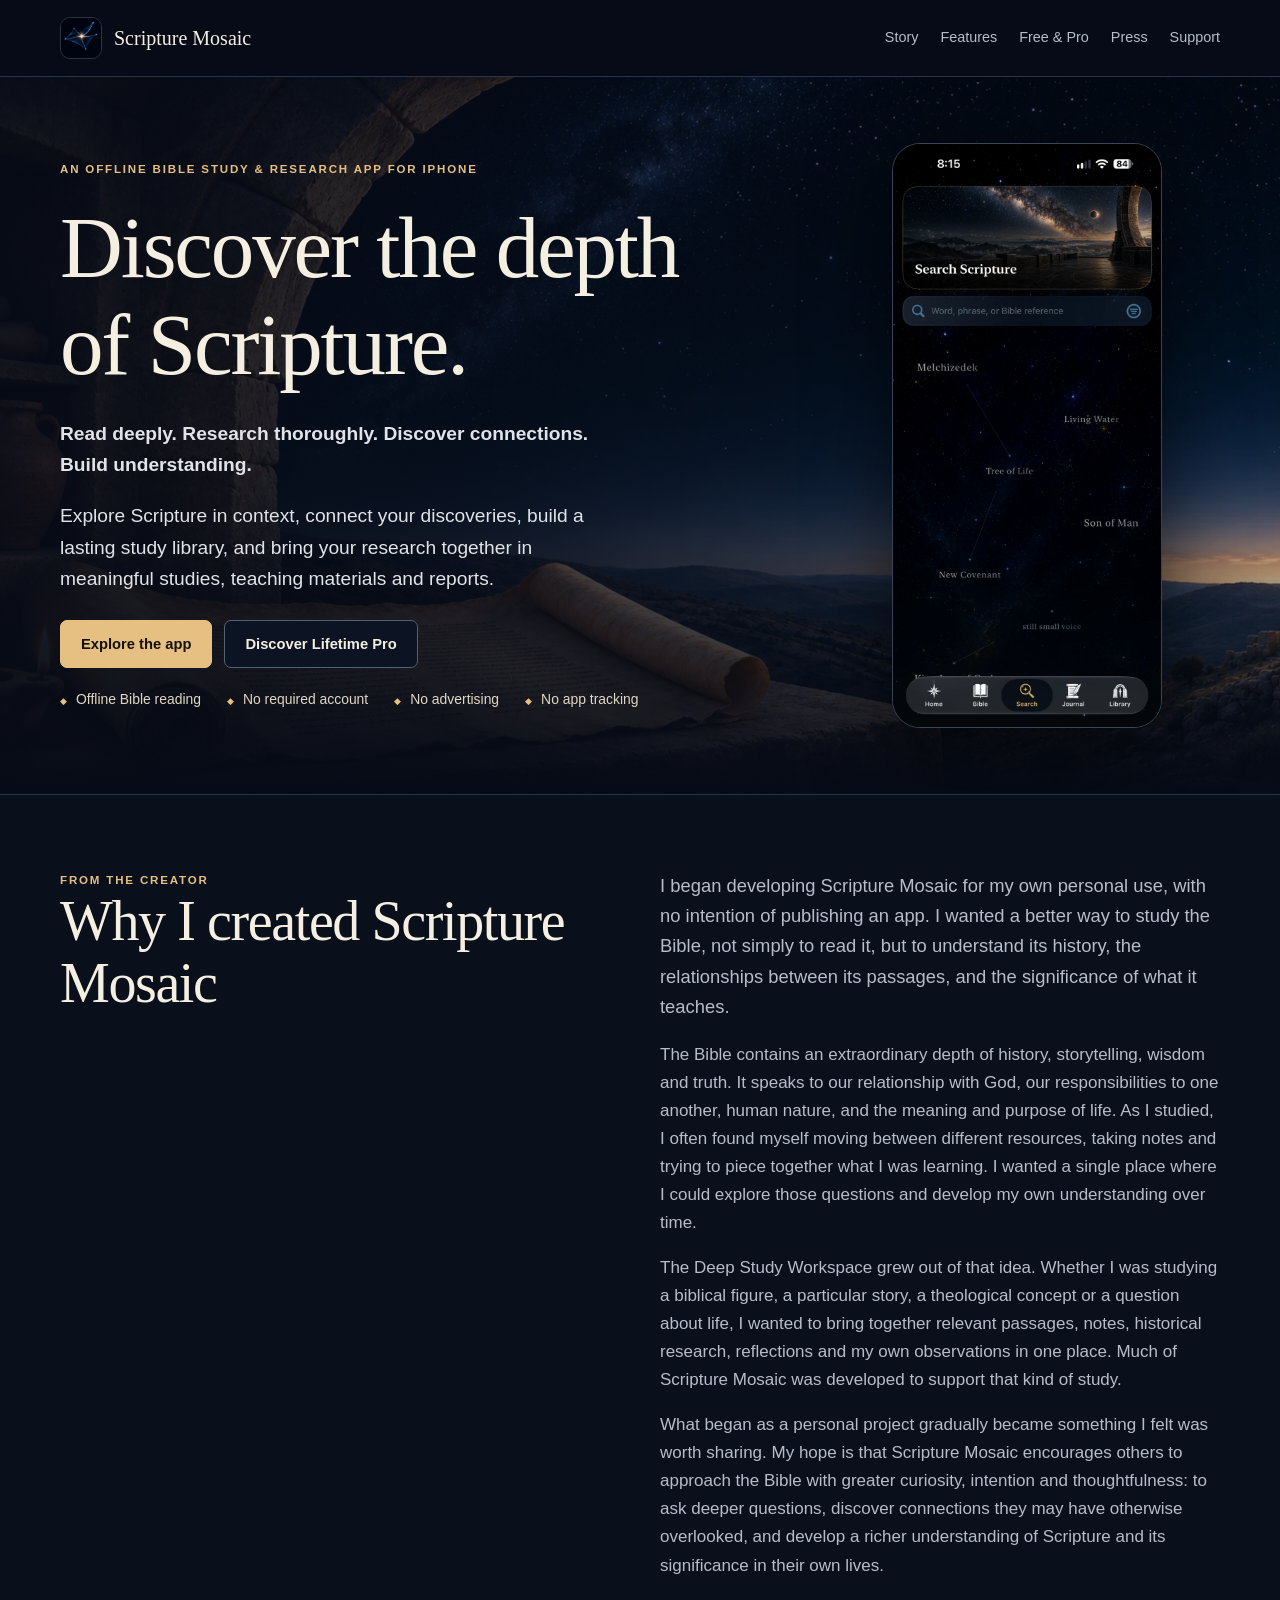
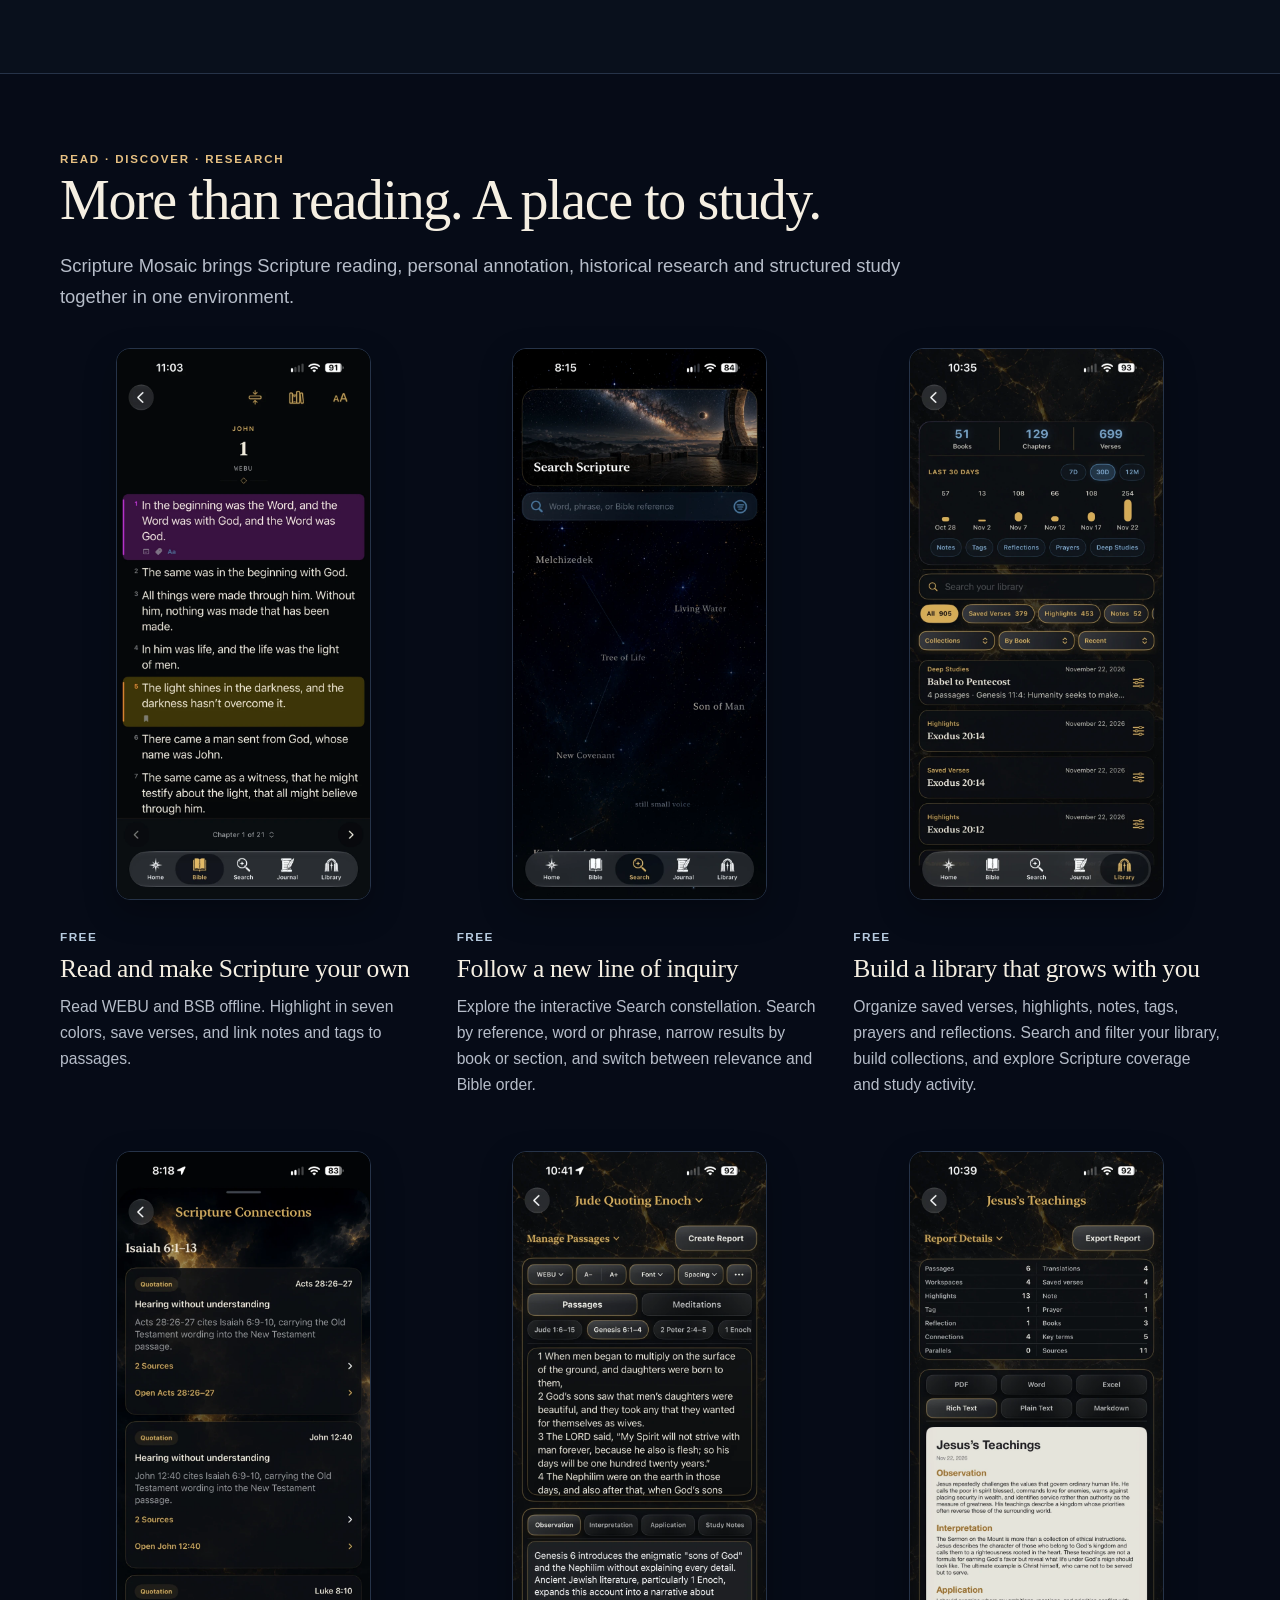
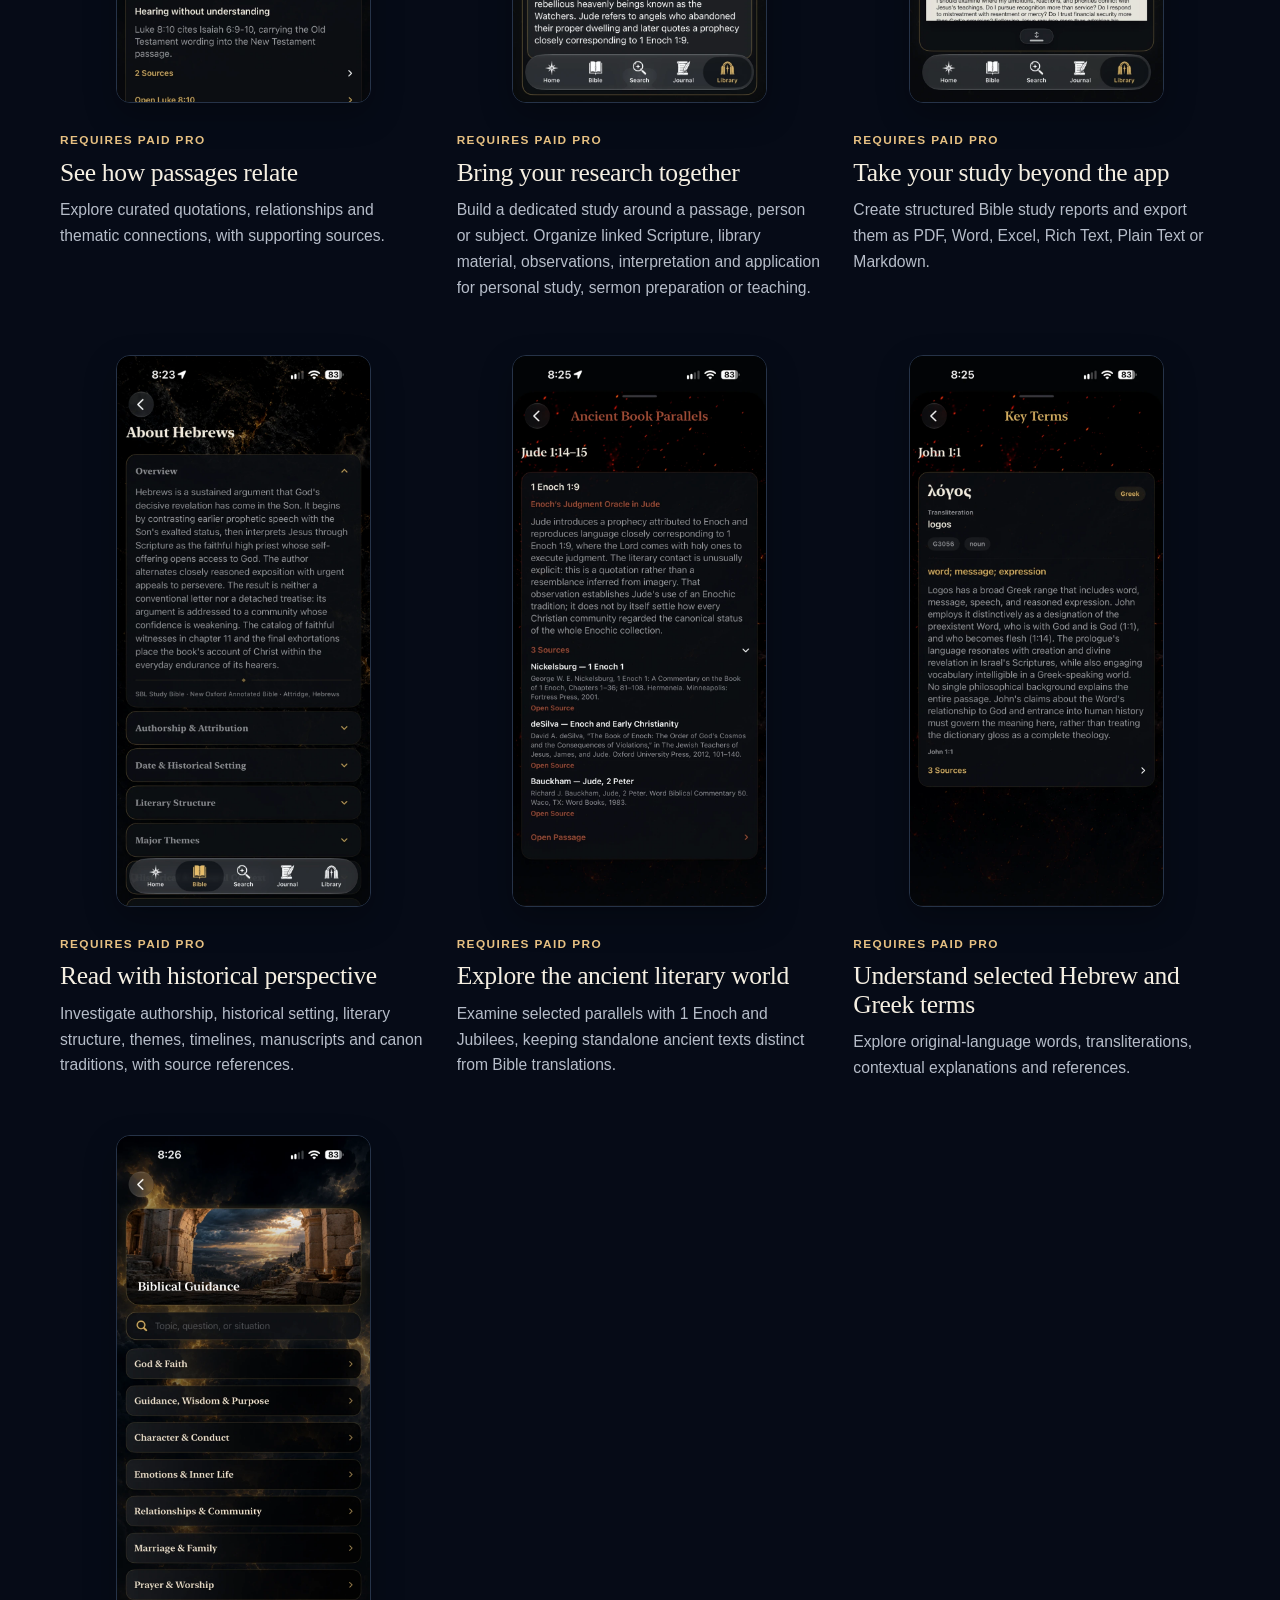
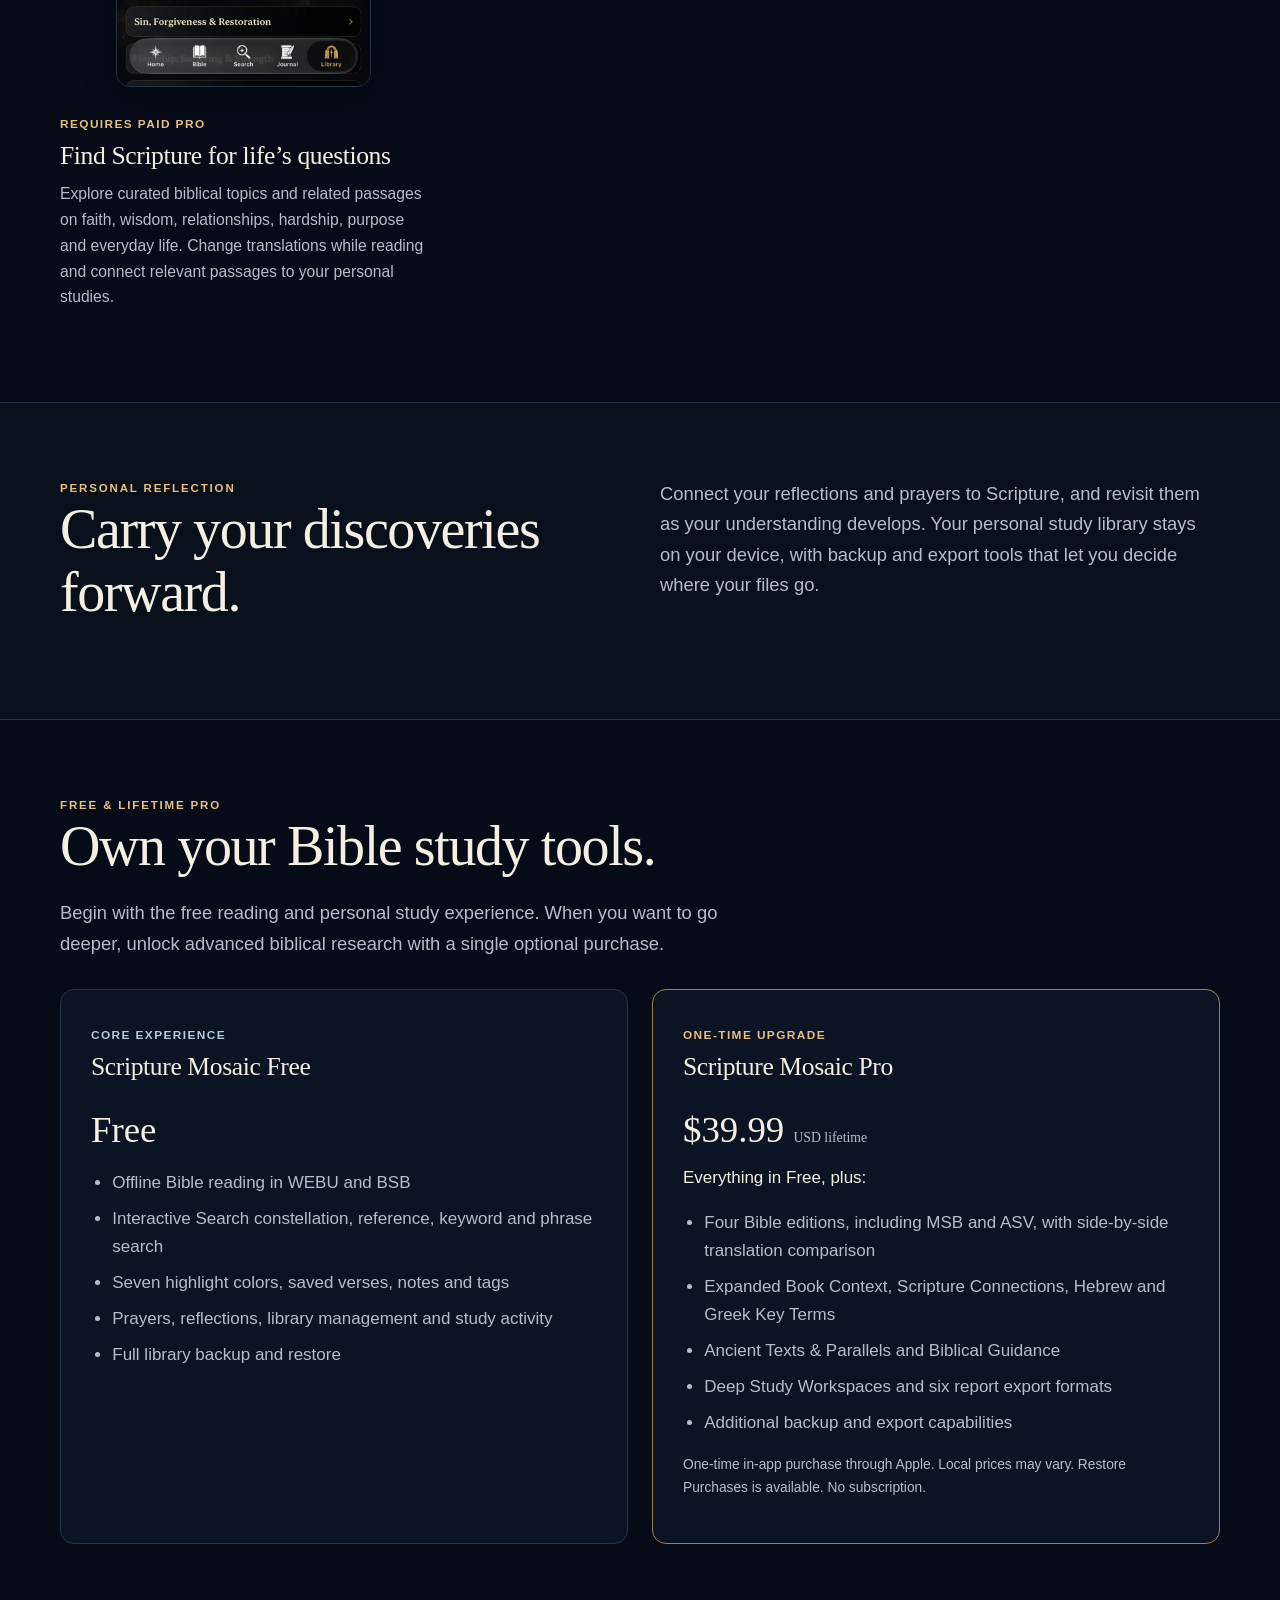
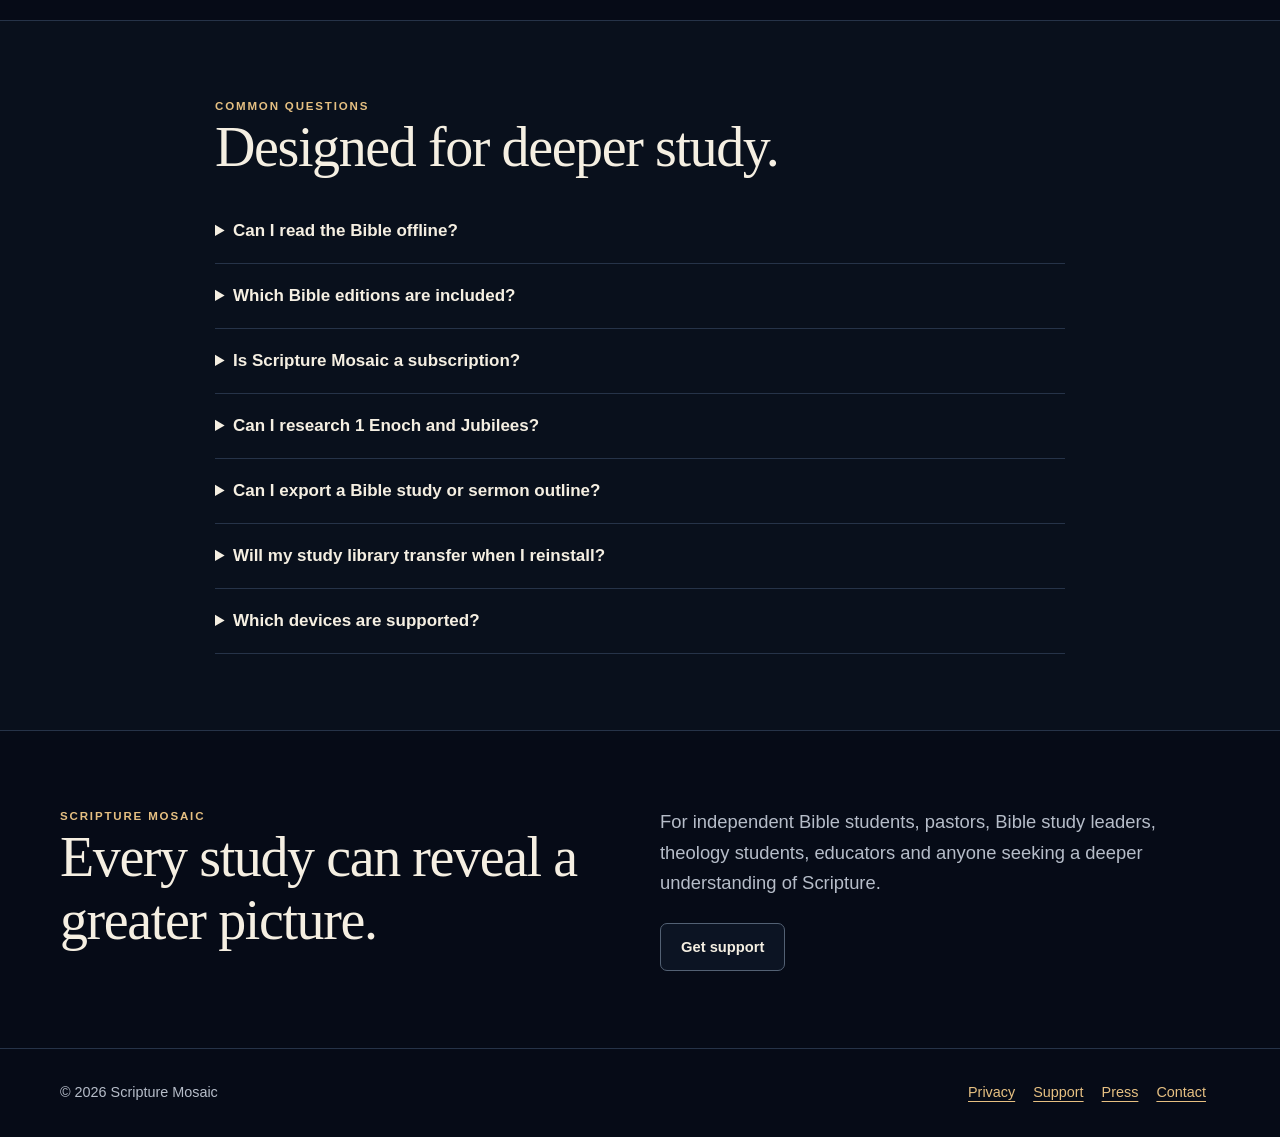
==== commit c11672b9: "Remove unnecessary website editorial text" ====
--- a/index.html
+++ b/index.html
@@ -151,7 +151,6 @@
         </div>
         <div>
           <p class="lede">Connect your reflections and prayers to Scripture, and revisit them as your understanding develops. Your personal study library stays on your device, with backup and export tools that let you decide where your files go.</p>
-          <p class="muted">Supports VoiceOver, Larger Text and Reduce Motion.</p>
         </div>
       </div>
     </section>
